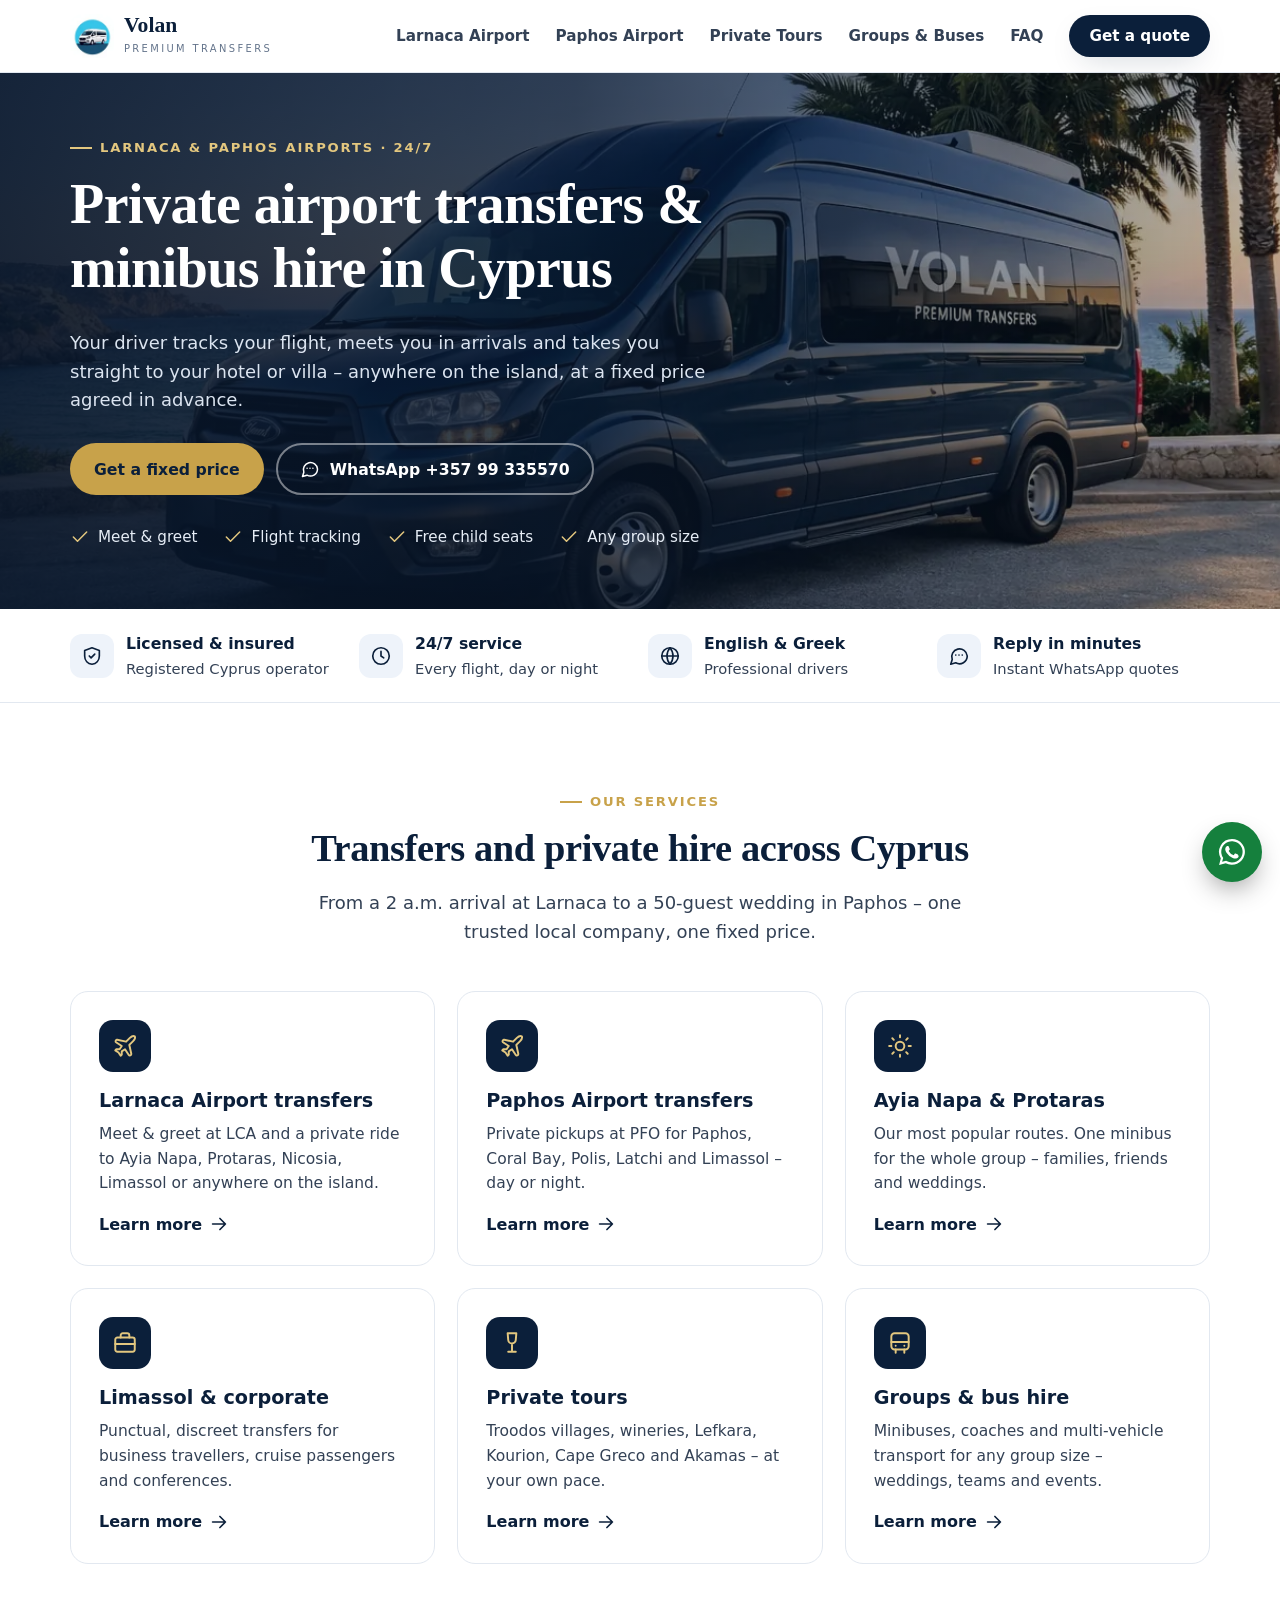
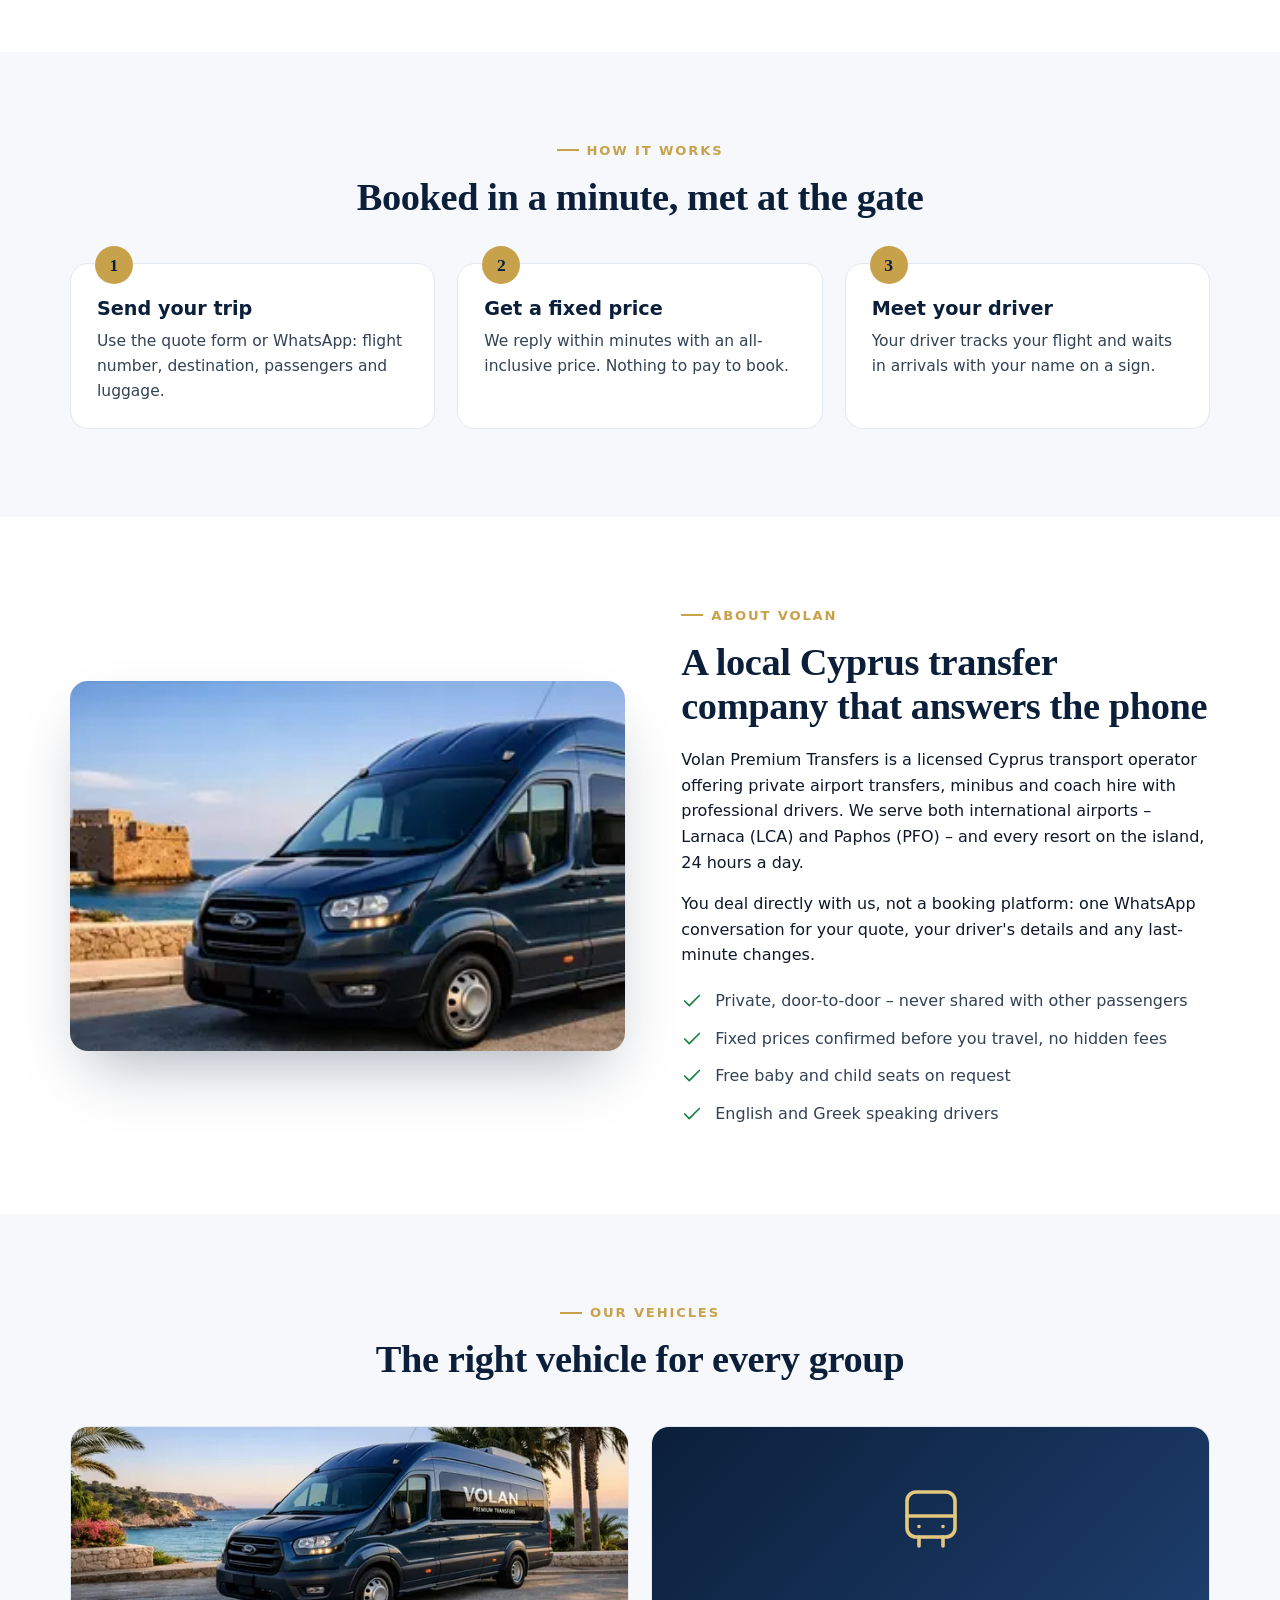
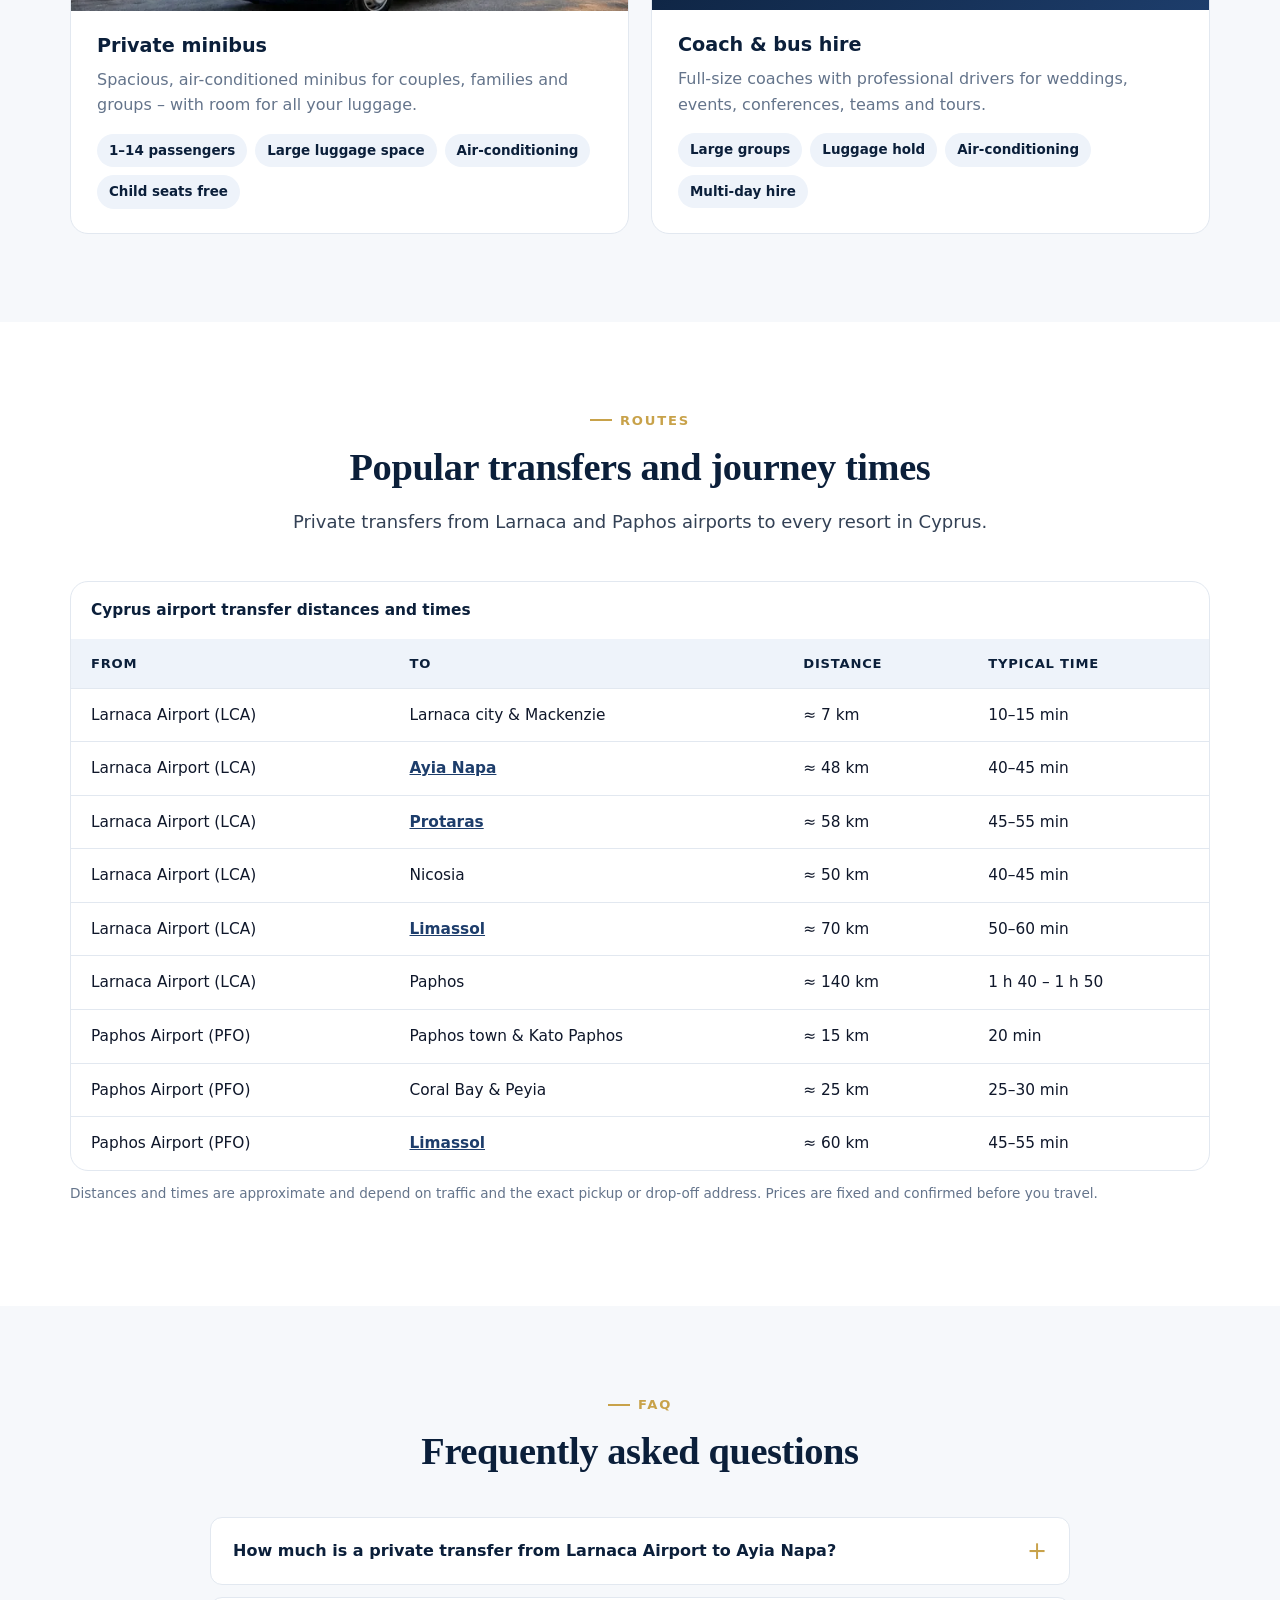
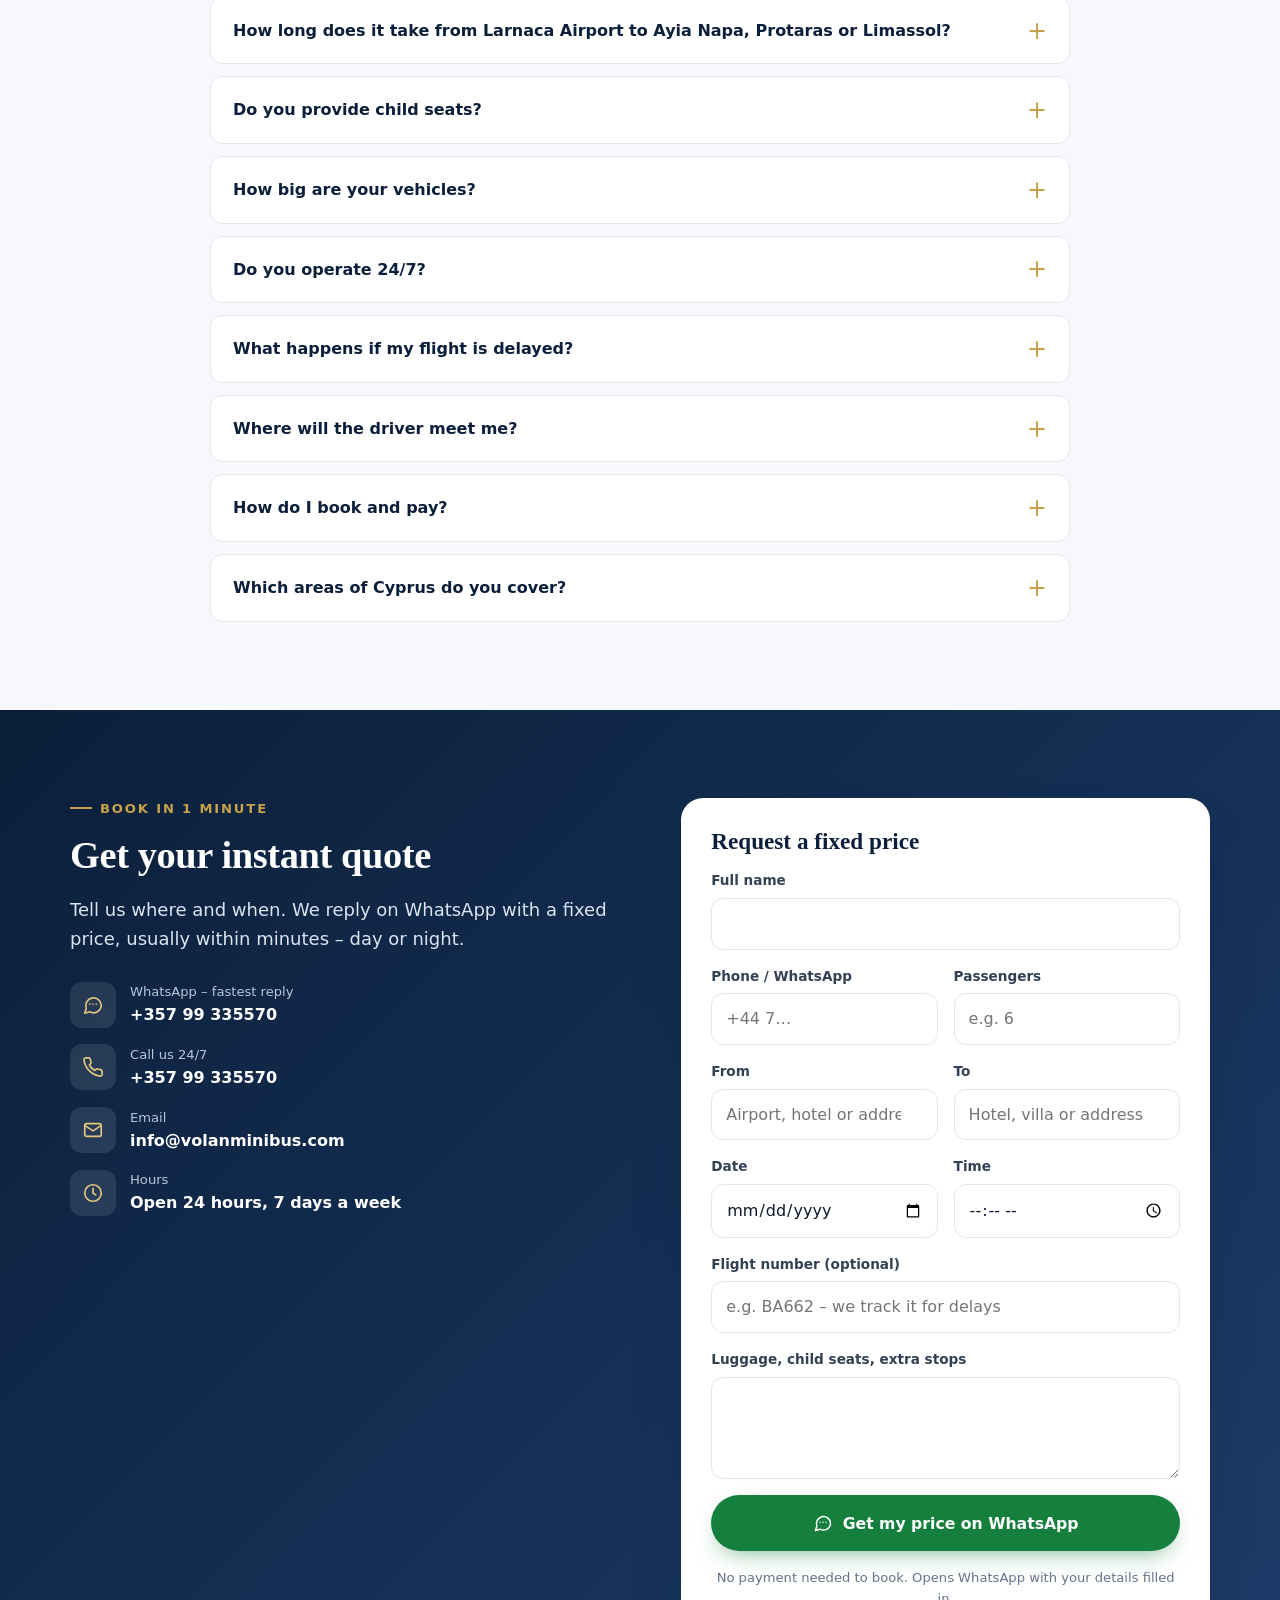
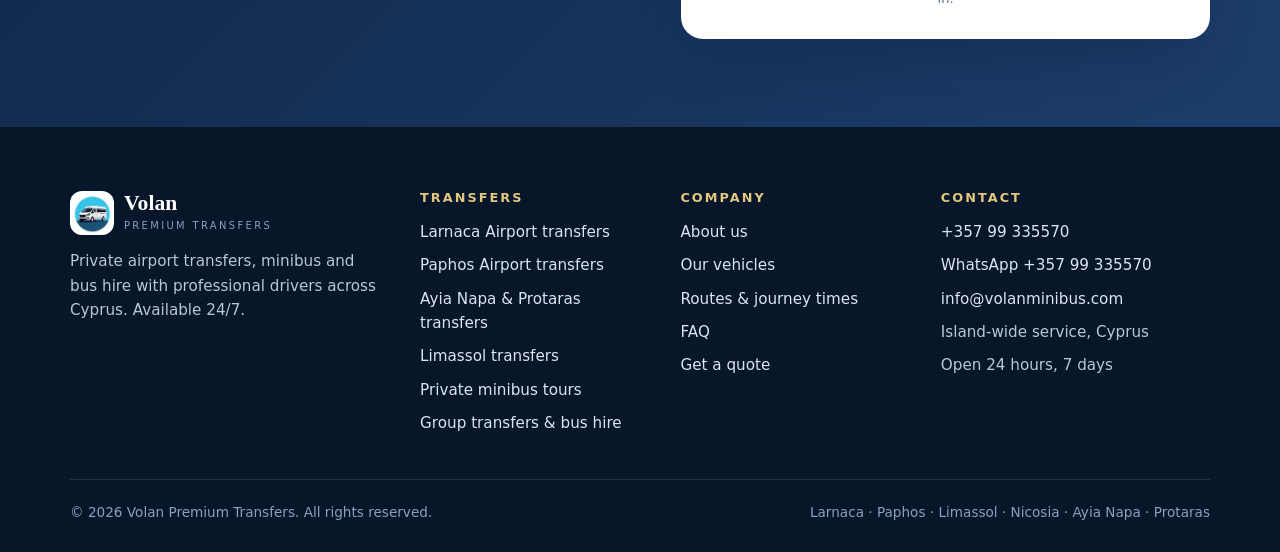
==== index.html @ a042e27b "Say any group size instead of a 55-passenger limit Co-Authored-By: Claude Opus 5.5 <noreply@anthropi" ====
<!DOCTYPE html>
<html lang="en">
<head>
<meta charset="utf-8">
<meta name="viewport" content="width=device-width, initial-scale=1">
<title>Cyprus Airport Transfers &amp; Minibus Hire 24/7 | Volan</title>
<meta name="description" content="Private airport transfers in Cyprus from Larnaca &amp; Paphos to Ayia Napa, Protaras, Limassol &amp; more. Any group size, free child seats, meet &amp; greet. 24/7.">
<link rel="canonical" href="https://volanpremiumtransfers.com/">
<meta name="robots" content="index, follow, max-image-preview:large">
<meta name="theme-color" content="#0b1f3a">
<link rel="icon" href="/favicon.ico" sizes="any">
<link rel="apple-touch-icon" href="/apple-touch-icon.png">
<meta property="og:type" content="website">
<meta property="og:site_name" content="Volan Premium Transfers">
<meta property="og:locale" content="en_GB">
<meta property="og:title" content="Cyprus Airport Transfers &amp; Minibus Hire 24/7 | Volan">
<meta property="og:description" content="Private airport transfers in Cyprus from Larnaca &amp; Paphos to Ayia Napa, Protaras, Limassol &amp; more. Any group size, free child seats, meet &amp; greet. 24/7.">
<meta property="og:url" content="https://volanpremiumtransfers.com/">
<meta property="og:image" content="https://volanpremiumtransfers.com/assets/img/og-image.jpg">
<meta property="og:image:width" content="1200">
<meta property="og:image:height" content="630">
<meta property="og:image:alt" content="Volan Premium Transfers – airport and private minibus transfers in Cyprus">
<meta name="twitter:card" content="summary_large_image">
<meta name="twitter:title" content="Cyprus Airport Transfers &amp; Minibus Hire 24/7 | Volan">
<meta name="twitter:description" content="Private airport transfers in Cyprus from Larnaca &amp; Paphos to Ayia Napa, Protaras, Limassol &amp; more. Any group size, free child seats, meet &amp; greet. 24/7.">
<meta name="twitter:image" content="https://volanpremiumtransfers.com/assets/img/og-image.jpg">
<link rel="preload" as="image" href="/assets/img/van-coast-960.webp" imagesrcset="/assets/img/van-coast-640.webp 640w, /assets/img/van-coast-960.webp 960w, /assets/img/van-coast-1536.webp 1536w" imagesizes="100vw" fetchpriority="high">
<link rel="stylesheet" href="/assets/css/site.css">
<script async src="https://www.googletagmanager.com/gtag/js?id=G-36GFT8VNKB"></script>
<script>window.dataLayer=window.dataLayer||[];function gtag(){dataLayer.push(arguments);}gtag('js',new Date());gtag('config','G-36GFT8VNKB');</script>
<script type="application/ld+json">{
 "@context": "https://schema.org",
 "@graph": [
  {
   "@type": "WebSite",
   "@id": "https://volanpremiumtransfers.com/#website",
   "url": "https://volanpremiumtransfers.com/",
   "name": "Volan Premium Transfers",
   "inLanguage": "en",
   "publisher": {
    "@id": "https://volanpremiumtransfers.com/#business"
   }
  },
  {
   "@type": "LocalBusiness",
   "@id": "https://volanpremiumtransfers.com/#business",
   "name": "Volan Premium Transfers",
   "alternateName": "Volan Minibus",
   "description": "Private airport transfers, minibus and bus hire with professional drivers across Cyprus. Larnaca and Paphos airport pickups, hotel transfers, private tours and group transport, 24/7.",
   "url": "https://volanpremiumtransfers.com/",
   "logo": "https://volanpremiumtransfers.com/assets/img/logo-512.png",
   "image": [
    "https://volanpremiumtransfers.com/assets/img/van-coast-1536.jpg",
    "https://volanpremiumtransfers.com/assets/img/og-image.jpg"
   ],
   "telephone": "+35799335570",
   "email": "info@volanminibus.com",
   "priceRange": "€€",
   "currenciesAccepted": "EUR",
   "address": {
    "@type": "PostalAddress",
    "addressCountry": "CY"
   },
   "areaServed": [
    {
     "@type": "Country",
     "name": "Cyprus"
    },
    {
     "@type": "City",
     "name": "Larnaca"
    },
    {
     "@type": "City",
     "name": "Paphos"
    },
    {
     "@type": "City",
     "name": "Limassol"
    },
    {
     "@type": "City",
     "name": "Nicosia"
    },
    {
     "@type": "City",
     "name": "Ayia Napa"
    },
    {
     "@type": "City",
     "name": "Protaras"
    },
    {
     "@type": "City",
     "name": "Coral Bay"
    },
    {
     "@type": "City",
     "name": "Polis"
    }
   ],
   "knowsLanguage": [
    "en",
    "el"
   ],
   "openingHoursSpecification": [
    {
     "@type": "OpeningHoursSpecification",
     "dayOfWeek": [
      "Monday",
      "Tuesday",
      "Wednesday",
      "Thursday",
      "Friday",
      "Saturday",
      "Sunday"
     ],
     "opens": "00:00",
     "closes": "23:59"
    }
   ],
   "contactPoint": [
    {
     "@type": "ContactPoint",
     "contactType": "reservations",
     "telephone": "+35799335570",
     "email": "info@volanminibus.com",
     "availableLanguage": [
      "English",
      "Greek"
     ],
     "hoursAvailable": "Mo-Su 00:00-23:59"
    }
   ],
   "hasOfferCatalog": {
    "@type": "OfferCatalog",
    "name": "Transfers and transport services",
    "itemListElement": [
     {
      "@type": "Offer",
      "itemOffered": {
       "@type": "Service",
       "name": "Larnaca Airport transfers",
       "url": "https://volanpremiumtransfers.com/larnaca-airport-transfers/"
      }
     },
     {
      "@type": "Offer",
      "itemOffered": {
       "@type": "Service",
       "name": "Paphos Airport transfers",
       "url": "https://volanpremiumtransfers.com/paphos-airport-transfers/"
      }
     },
     {
      "@type": "Offer",
      "itemOffered": {
       "@type": "Service",
       "name": "Ayia Napa & Protaras transfers",
       "url": "https://volanpremiumtransfers.com/ayia-napa-protaras-transfers/"
      }
     },
     {
      "@type": "Offer",
      "itemOffered": {
       "@type": "Service",
       "name": "Limassol transfers",
       "url": "https://volanpremiumtransfers.com/limassol-transfers/"
      }
     },
     {
      "@type": "Offer",
      "itemOffered": {
       "@type": "Service",
       "name": "Private minibus tours",
       "url": "https://volanpremiumtransfers.com/private-tours-cyprus/"
      }
     },
     {
      "@type": "Offer",
      "itemOffered": {
       "@type": "Service",
       "name": "Group transfers & bus hire",
       "url": "https://volanpremiumtransfers.com/group-bus-hire-cyprus/"
      }
     }
    ]
   }
  }
 ]
}</script>
<script type="application/ld+json">{
 "@context": "https://schema.org",
 "@type": "FAQPage",
 "mainEntity": [
  {
   "@type": "Question",
   "name": "How much is a private transfer from Larnaca Airport to Ayia Napa?",
   "acceptedAnswer": {
    "@type": "Answer",
    "text": "The price depends on the number of passengers, luggage and time of day. Send your details on WhatsApp (+357 99 335570) and we confirm a fixed price within minutes – no meter and no hidden fees."
   }
  },
  {
   "@type": "Question",
   "name": "How long does it take from Larnaca Airport to Ayia Napa, Protaras or Limassol?",
   "acceptedAnswer": {
    "@type": "Answer",
    "text": "Approximately 40–45 minutes to Ayia Napa, 45–55 minutes to Protaras and 50–60 minutes to Limassol, depending on traffic. See the routes table for more journey times."
   }
  },
  {
   "@type": "Question",
   "name": "Do you provide child seats?",
   "acceptedAnswer": {
    "@type": "Answer",
    "text": "Yes. Baby seats, child seats and boosters are available free of charge on request for airport transfers and tours."
   }
  },
  {
   "@type": "Question",
   "name": "How big are your vehicles?",
   "acceptedAnswer": {
    "@type": "Answer",
    "text": "Private minibuses carry 1–14 passengers with luggage. For larger groups we provide coaches and several vehicles, so we can transport any number of people."
   }
  },
  {
   "@type": "Question",
   "name": "Do you operate 24/7?",
   "acceptedAnswer": {
    "@type": "Answer",
    "text": "Yes. We run airport transfers, hotel pickups and private hire 24 hours a day, 7 days a week, including early-morning and late-night flights."
   }
  },
  {
   "@type": "Question",
   "name": "What happens if my flight is delayed?",
   "acceptedAnswer": {
    "@type": "Answer",
    "text": "We track your flight and your driver adjusts to the real landing time, at no extra cost."
   }
  },
  {
   "@type": "Question",
   "name": "Where will the driver meet me?",
   "acceptedAnswer": {
    "@type": "Answer",
    "text": "Inside the arrivals hall at Larnaca or Paphos airport, holding a sign with your name. You receive the driver's contact details on WhatsApp before you land."
   }
  },
  {
   "@type": "Question",
   "name": "How do I book and pay?",
   "acceptedAnswer": {
    "@type": "Answer",
    "text": "Book via the quote form, WhatsApp, phone or email. No payment is needed to make a booking; we confirm the fixed price and all details with you in advance."
   }
  },
  {
   "@type": "Question",
   "name": "Which areas of Cyprus do you cover?",
   "acceptedAnswer": {
    "@type": "Answer",
    "text": "The whole island: Larnaca, Ayia Napa, Protaras, Paralimni, Nicosia, Limassol, Paphos, Coral Bay, Polis, Latchi and the Troodos mountains."
   }
  }
 ]
}</script>
</head>
<body>
<a class="skip" href="#main">Skip to content</a>
<header class="site-header">
 <div class="wrap nav">
  <a class="brand" href="/">
   <picture><source srcset="/assets/img/logo-96.webp" type="image/webp"><img src="/assets/img/logo-96.png" width="44" height="44" alt=""></picture>
   <span><b>Volan</b><small>Premium Transfers</small></span>
  </a>
  <button class="menu-toggle" type="button" aria-controls="menu" aria-expanded="false" aria-label="Open menu"><svg class="icon" viewBox="0 0 24 24" aria-hidden="true"><path d="M4 7h16M4 12h16M4 17h16"/></svg></button>
  <nav id="menu" class="menu" aria-label="Main">
   <a href="/larnaca-airport-transfers/">Larnaca Airport</a><a href="/paphos-airport-transfers/">Paphos Airport</a><a href="/private-tours-cyprus/">Private Tours</a><a href="/group-bus-hire-cyprus/">Groups &amp; Buses</a><a href="/#faq">FAQ</a>
   <a class="btn btn-primary" href="/#quote">Get a quote</a>
  </nav>
 </div>
</header>
<main id="main">
<section class="hero">
 <picture>
  <source type="image/webp" srcset="/assets/img/van-coast-640.webp 640w, /assets/img/van-coast-960.webp 960w, /assets/img/van-coast-1536.webp 1536w" sizes="100vw">
  <img class="hero-img" src="/assets/img/van-coast-960.jpg" srcset="/assets/img/van-coast-640.jpg 640w, /assets/img/van-coast-960.jpg 960w, /assets/img/van-coast-1536.jpg 1536w" sizes="100vw" width="1536" height="508" alt="Volan Premium Transfers minibus on the Cyprus coast" fetchpriority="high">
 </picture>
 <div class="wrap"><div class="hero-inner">
  <span class="eyebrow">Larnaca &amp; Paphos airports · 24/7</span>
  <h1>Private airport transfers &amp; minibus hire in Cyprus</h1>
  <p class="lead">Your driver tracks your flight, meets you in arrivals and takes you straight to your hotel or villa – anywhere on the island, at a fixed price agreed in advance.</p>
  <div class="hero-ctas">
   <a class="btn btn-gold" href="#quote">Get a fixed price</a>
   <a class="btn btn-ghost" href="https://wa.me/35799335570" target="_blank" rel="noopener" data-loc="hero"><svg class="icon" viewBox="0 0 24 24" aria-hidden="true"><path d="M21 12a8.5 8.5 0 0 1-12.6 7.4L3 21l1.6-5.2A8.5 8.5 0 1 1 21 12z"/><path d="M8.5 11h.01M12 11h.01M15.5 11h.01"/></svg> WhatsApp +357 99 335570</a>
  </div>
  <ul class="hero-points">
   <li><svg class="icon" viewBox="0 0 24 24" aria-hidden="true"><path d="M20 6 9 17l-5-5"/></svg> Meet &amp; greet</li><li><svg class="icon" viewBox="0 0 24 24" aria-hidden="true"><path d="M20 6 9 17l-5-5"/></svg> Flight tracking</li><li><svg class="icon" viewBox="0 0 24 24" aria-hidden="true"><path d="M20 6 9 17l-5-5"/></svg> Free child seats</li><li><svg class="icon" viewBox="0 0 24 24" aria-hidden="true"><path d="M20 6 9 17l-5-5"/></svg> Any group size</li>
  </ul>
 </div></div>
</section>

<section class="trust" aria-label="Why travellers choose us"><div class="wrap"><ul>
 <li><span class="ico"><svg class="icon" viewBox="0 0 24 24" aria-hidden="true"><path d="M12 3 4 6v6c0 5 3.4 8.4 8 9 4.6-.6 8-4 8-9V6z"/><path d="m9 12 2 2 4-4"/></svg></span><span><strong>Licensed &amp; insured</strong>Registered Cyprus operator</span></li>
 <li><span class="ico"><svg class="icon" viewBox="0 0 24 24" aria-hidden="true"><circle cx="12" cy="12" r="9"/><path d="M12 7v5l3 2"/></svg></span><span><strong>24/7 service</strong>Every flight, day or night</span></li>
 <li><span class="ico"><svg class="icon" viewBox="0 0 24 24" aria-hidden="true"><circle cx="12" cy="12" r="9"/><path d="M3 12h18M12 3a14 14 0 0 1 0 18M12 3a14 14 0 0 0 0 18"/></svg></span><span><strong>English &amp; Greek</strong>Professional drivers</span></li>
 <li><span class="ico"><svg class="icon" viewBox="0 0 24 24" aria-hidden="true"><path d="M21 12a8.5 8.5 0 0 1-12.6 7.4L3 21l1.6-5.2A8.5 8.5 0 1 1 21 12z"/><path d="M8.5 11h.01M12 11h.01M15.5 11h.01"/></svg></span><span><strong>Reply in minutes</strong>Instant WhatsApp quotes</span></li>
</ul></div></section>

<section id="services" class="section"><div class="wrap">
 <div class="section-head center"><span class="eyebrow">Our services</span><h2>Transfers and private hire across Cyprus</h2>
 <p class="lead">From a 2 a.m. arrival at Larnaca to a 50-guest wedding in Paphos – one trusted local company, one fixed price.</p></div>
 <div class="grid g3"><a class="card" href="/larnaca-airport-transfers/"><span class="ico"><svg class="icon" viewBox="0 0 24 24" aria-hidden="true"><path d="M17.8 19.2 16 11l3.5-3.5C21 6 21.5 4 21 3c-1-.5-3 0-4.5 1.5L13 8 4.8 6.2c-.5-.1-.9.1-1.1.5l-.3.5c-.2.5-.1 1 .3 1.3L9 12l-2 3H4l-1 1 3 2 2 3 1-1v-3l3-2 3.5 5.3c.3.4.8.5 1.3.3l.5-.2c.4-.3.6-.7.5-1.2z"/></svg></span><h3>Larnaca Airport transfers</h3><p>Meet &amp; greet at LCA and a private ride to Ayia Napa, Protaras, Nicosia, Limassol or anywhere on the island.</p><span class="more">Learn more <svg class="icon" viewBox="0 0 24 24" aria-hidden="true"><path d="M5 12h14M13 6l6 6-6 6"/></svg></span></a><a class="card" href="/paphos-airport-transfers/"><span class="ico"><svg class="icon" viewBox="0 0 24 24" aria-hidden="true"><path d="M17.8 19.2 16 11l3.5-3.5C21 6 21.5 4 21 3c-1-.5-3 0-4.5 1.5L13 8 4.8 6.2c-.5-.1-.9.1-1.1.5l-.3.5c-.2.5-.1 1 .3 1.3L9 12l-2 3H4l-1 1 3 2 2 3 1-1v-3l3-2 3.5 5.3c.3.4.8.5 1.3.3l.5-.2c.4-.3.6-.7.5-1.2z"/></svg></span><h3>Paphos Airport transfers</h3><p>Private pickups at PFO for Paphos, Coral Bay, Polis, Latchi and Limassol – day or night.</p><span class="more">Learn more <svg class="icon" viewBox="0 0 24 24" aria-hidden="true"><path d="M5 12h14M13 6l6 6-6 6"/></svg></span></a><a class="card" href="/ayia-napa-protaras-transfers/"><span class="ico"><svg class="icon" viewBox="0 0 24 24" aria-hidden="true"><circle cx="12" cy="12" r="4"/><path d="M12 2v2M12 20v2M4.9 4.9l1.4 1.4M17.7 17.7l1.4 1.4M2 12h2M20 12h2M4.9 19.1l1.4-1.4M17.7 6.3l1.4-1.4"/></svg></span><h3>Ayia Napa &amp; Protaras</h3><p>Our most popular routes. One minibus for the whole group – families, friends and weddings.</p><span class="more">Learn more <svg class="icon" viewBox="0 0 24 24" aria-hidden="true"><path d="M5 12h14M13 6l6 6-6 6"/></svg></span></a><a class="card" href="/limassol-transfers/"><span class="ico"><svg class="icon" viewBox="0 0 24 24" aria-hidden="true"><rect x="3" y="7" width="18" height="13" rx="2"/><path d="M8 7V5a2 2 0 0 1 2-2h4a2 2 0 0 1 2 2v2M3 13h18"/></svg></span><h3>Limassol &amp; corporate</h3><p>Punctual, discreet transfers for business travellers, cruise passengers and conferences.</p><span class="more">Learn more <svg class="icon" viewBox="0 0 24 24" aria-hidden="true"><path d="M5 12h14M13 6l6 6-6 6"/></svg></span></a><a class="card" href="/private-tours-cyprus/"><span class="ico"><svg class="icon" viewBox="0 0 24 24" aria-hidden="true"><path d="M8 3h8l-.5 6a3.5 3.5 0 0 1-7 0zM12 12.5V20M8.5 20h7"/></svg></span><h3>Private tours</h3><p>Troodos villages, wineries, Lefkara, Kourion, Cape Greco and Akamas – at your own pace.</p><span class="more">Learn more <svg class="icon" viewBox="0 0 24 24" aria-hidden="true"><path d="M5 12h14M13 6l6 6-6 6"/></svg></span></a><a class="card" href="/group-bus-hire-cyprus/"><span class="ico"><svg class="icon" viewBox="0 0 24 24" aria-hidden="true"><rect x="4" y="3" width="16" height="15" rx="3"/><path d="M4 11h16M8 18v3M16 18v3M8 14.5h.01M16 14.5h.01"/></svg></span><h3>Groups &amp; bus hire</h3><p>Minibuses, coaches and multi-vehicle transport for any group size – weddings, teams and events.</p><span class="more">Learn more <svg class="icon" viewBox="0 0 24 24" aria-hidden="true"><path d="M5 12h14M13 6l6 6-6 6"/></svg></span></a></div>
</div></section>

<section id="how" class="section section-alt"><div class="wrap">
 <div class="section-head center"><span class="eyebrow">How it works</span><h2>Booked in a minute, met at the gate</h2></div>
 <ol class="steps grid g3">
  <li><h3>Send your trip</h3><p>Use the quote form or WhatsApp: flight number, destination, passengers and luggage.</p></li>
  <li><h3>Get a fixed price</h3><p>We reply within minutes with an all-inclusive price. Nothing to pay to book.</p></li>
  <li><h3>Meet your driver</h3><p>Your driver tracks your flight and waits in arrivals with your name on a sign.</p></li>
 </ol>
</div></section>

<section id="about" class="section"><div class="wrap split">
 <div class="photo"><picture><source type="image/webp" srcset="/assets/img/van-paphos-castle-640.webp 640w, /assets/img/van-paphos-castle-960.webp 960w" sizes="(max-width:900px) 100vw, 560px"><img src="/assets/img/van-paphos-castle-960.jpg" width="960" height="317" loading="lazy" alt="Volan Premium Transfers minibus near Paphos harbour castle"></picture></div>
 <div>
  <span class="eyebrow">About Volan</span>
  <h2>A local Cyprus transfer company that answers the phone</h2>
  <p>Volan Premium Transfers is a licensed Cyprus transport operator offering private airport transfers, minibus and coach hire with professional drivers. We serve both international airports – Larnaca (LCA) and Paphos (PFO) – and every resort on the island, 24 hours a day.</p>
  <p>You deal directly with us, not a booking platform: one WhatsApp conversation for your quote, your driver's details and any last-minute changes.</p>
  <ul class="checks">
   <li><svg class="icon" viewBox="0 0 24 24" aria-hidden="true"><path d="M20 6 9 17l-5-5"/></svg> Private, door-to-door – never shared with other passengers</li>
   <li><svg class="icon" viewBox="0 0 24 24" aria-hidden="true"><path d="M20 6 9 17l-5-5"/></svg> Fixed prices confirmed before you travel, no hidden fees</li>
   <li><svg class="icon" viewBox="0 0 24 24" aria-hidden="true"><path d="M20 6 9 17l-5-5"/></svg> Free baby and child seats on request</li>
   <li><svg class="icon" viewBox="0 0 24 24" aria-hidden="true"><path d="M20 6 9 17l-5-5"/></svg> English and Greek speaking drivers</li>
  </ul>
 </div>
</div></section>

<section id="fleet" class="section section-alt"><div class="wrap">
 <div class="section-head center"><span class="eyebrow">Our vehicles</span><h2>The right vehicle for every group</h2></div>
 <div class="grid g2">
  <div class="fleet-card"><picture><source type="image/webp" srcset="/assets/img/van-coast-640.webp 640w, /assets/img/van-coast-960.webp 960w" sizes="(max-width:640px) 100vw, 580px"><img src="/assets/img/van-coast-960.jpg" width="960" height="317" loading="lazy" alt="Volan private minibus for up to 14 passengers"></picture>
   <div class="body"><h3>Private minibus</h3><p class="muted">Spacious, air-conditioned minibus for couples, families and groups – with room for all your luggage.</p>
   <ul class="spec"><li>1–14 passengers</li><li>Large luggage space</li><li>Air-conditioning</li><li>Child seats free</li></ul></div></div>
  <div class="fleet-card"><div class="ph"><svg class="icon" viewBox="0 0 24 24" aria-hidden="true"><rect x="4" y="3" width="16" height="15" rx="3"/><path d="M4 11h16M8 18v3M16 18v3M8 14.5h.01M16 14.5h.01"/></svg></div>
   <div class="body"><h3>Coach &amp; bus hire</h3><p class="muted">Full-size coaches with professional drivers for weddings, events, conferences, teams and tours.</p>
   <ul class="spec"><li>Large groups</li><li>Luggage hold</li><li>Air-conditioning</li><li>Multi-day hire</li></ul></div></div>
 </div>
</div></section>

<section id="routes" class="section"><div class="wrap">
 <div class="section-head center"><span class="eyebrow">Routes</span><h2>Popular transfers and journey times</h2>
 <p class="lead">Private transfers from Larnaca and Paphos airports to every resort in Cyprus.</p></div>
 <div class="table-wrap"><table><caption>Cyprus airport transfer distances and times</caption>
<thead><tr><th scope="col">From</th><th scope="col">To</th><th scope="col">Distance</th><th scope="col">Typical time</th></tr></thead>
<tbody><tr><td>Larnaca Airport (LCA)</td><td>Larnaca city &amp; Mackenzie</td><td>≈ 7 km</td><td>10–15 min</td></tr><tr><td>Larnaca Airport (LCA)</td><td><a href="/ayia-napa-protaras-transfers/">Ayia Napa</a></td><td>≈ 48 km</td><td>40–45 min</td></tr><tr><td>Larnaca Airport (LCA)</td><td><a href="/ayia-napa-protaras-transfers/">Protaras</a></td><td>≈ 58 km</td><td>45–55 min</td></tr><tr><td>Larnaca Airport (LCA)</td><td>Nicosia</td><td>≈ 50 km</td><td>40–45 min</td></tr><tr><td>Larnaca Airport (LCA)</td><td><a href="/limassol-transfers/">Limassol</a></td><td>≈ 70 km</td><td>50–60 min</td></tr><tr><td>Larnaca Airport (LCA)</td><td>Paphos</td><td>≈ 140 km</td><td>1 h 40 – 1 h 50</td></tr><tr><td>Paphos Airport (PFO)</td><td>Paphos town &amp; Kato Paphos</td><td>≈ 15 km</td><td>20 min</td></tr><tr><td>Paphos Airport (PFO)</td><td>Coral Bay &amp; Peyia</td><td>≈ 25 km</td><td>25–30 min</td></tr><tr><td>Paphos Airport (PFO)</td><td><a href="/limassol-transfers/">Limassol</a></td><td>≈ 60 km</td><td>45–55 min</td></tr></tbody></table></div>
<p class="note">Distances and times are approximate and depend on traffic and the exact pickup or drop-off address. Prices are fixed and confirmed before you travel.</p>
</div></section>

<section id="faq" class="section section-alt"><div class="wrap">
 <div class="section-head center"><span class="eyebrow">FAQ</span><h2>Frequently asked questions</h2></div>
 <div class="faq"><details><summary>How much is a private transfer from Larnaca Airport to Ayia Napa?</summary><p>The price depends on the number of passengers, luggage and time of day. Send your details on WhatsApp (+357 99 335570) and we confirm a fixed price within minutes – no meter and no hidden fees.</p></details><details><summary>How long does it take from Larnaca Airport to Ayia Napa, Protaras or Limassol?</summary><p>Approximately 40–45 minutes to Ayia Napa, 45–55 minutes to Protaras and 50–60 minutes to Limassol, depending on traffic. See the <a href="#routes">routes table</a> for more journey times.</p></details><details><summary>Do you provide child seats?</summary><p>Yes. Baby seats, child seats and boosters are available free of charge on request for airport transfers and tours.</p></details><details><summary>How big are your vehicles?</summary><p>Private minibuses carry 1–14 passengers with luggage. For larger groups we provide coaches and several vehicles, so we can transport any number of people.</p></details><details><summary>Do you operate 24/7?</summary><p>Yes. We run airport transfers, hotel pickups and private hire 24 hours a day, 7 days a week, including early-morning and late-night flights.</p></details><details><summary>What happens if my flight is delayed?</summary><p>We track your flight and your driver adjusts to the real landing time, at no extra cost.</p></details><details><summary>Where will the driver meet me?</summary><p>Inside the arrivals hall at Larnaca or Paphos airport, holding a sign with your name. You receive the driver's contact details on WhatsApp before you land.</p></details><details><summary>How do I book and pay?</summary><p>Book via the quote form, WhatsApp, phone or email. No payment is needed to make a booking; we confirm the fixed price and all details with you in advance.</p></details><details><summary>Which areas of Cyprus do you cover?</summary><p>The whole island: Larnaca, Ayia Napa, Protaras, Paralimni, Nicosia, Limassol, Paphos, Coral Bay, Polis, Latchi and the Troodos mountains.</p></details></div>
</div></section>

<section id="quote" class="section quote">
 <div class="wrap split">
  <div>
   <span class="eyebrow">Book in 1 minute</span>
   <h2>Get your instant quote</h2>
   <p class="lead">Tell us where and when. We reply on WhatsApp with a fixed price, usually within minutes – day or night.</p>
   <ul class="contact-list">
    <li><span class="ico"><svg class="icon" viewBox="0 0 24 24" aria-hidden="true"><path d="M21 12a8.5 8.5 0 0 1-12.6 7.4L3 21l1.6-5.2A8.5 8.5 0 1 1 21 12z"/><path d="M8.5 11h.01M12 11h.01M15.5 11h.01"/></svg></span><span><small>WhatsApp – fastest reply</small><a href="https://wa.me/35799335570" target="_blank" rel="noopener" data-loc="quote">+357 99 335570</a></span></li>
    <li><span class="ico"><svg class="icon" viewBox="0 0 24 24" aria-hidden="true"><path d="M22 16.9v3a2 2 0 0 1-2.2 2 19.8 19.8 0 0 1-8.6-3.1 19.5 19.5 0 0 1-6-6A19.8 19.8 0 0 1 2.1 4.2 2 2 0 0 1 4.1 2h3a2 2 0 0 1 2 1.7c.1.9.4 1.8.7 2.7a2 2 0 0 1-.5 2.1L8 9.8a16 16 0 0 0 6 6l1.3-1.3a2 2 0 0 1 2.1-.4c.9.3 1.8.6 2.7.7a2 2 0 0 1 1.7 2z"/></svg></span><span><small>Call us 24/7</small><a href="tel:+35799335570" data-loc="quote">+357 99 335570</a></span></li>
    <li><span class="ico"><svg class="icon" viewBox="0 0 24 24" aria-hidden="true"><rect x="3" y="5" width="18" height="14" rx="2"/><path d="m3 7 9 6 9-6"/></svg></span><span><small>Email</small><a href="mailto:info@volanminibus.com" data-loc="quote">info@volanminibus.com</a></span></li>
    <li><span class="ico"><svg class="icon" viewBox="0 0 24 24" aria-hidden="true"><circle cx="12" cy="12" r="9"/><path d="M12 7v5l3 2"/></svg></span><span><small>Hours</small><b>Open 24 hours, 7 days a week</b></span></li>
   </ul>
  </div>
  <form id="quote-form" class="form">
   <h3>Request a fixed price</h3>
   <div class="field full"><label for="q-name">Full name</label><input id="q-name" name="name" autocomplete="name" required></div>
   <div class="field"><label for="q-phone">Phone / WhatsApp</label><input id="q-phone" name="phone" type="tel" autocomplete="tel" placeholder="+44 7…" required></div>
   <div class="field"><label for="q-pax">Passengers</label><input id="q-pax" name="pax" type="number" min="1" inputmode="numeric" placeholder="e.g. 6"></div>
   <div class="field"><label for="q-pickup">From</label><input id="q-pickup" name="pickup" list="places" placeholder="Airport, hotel or address" required></div>
   <div class="field"><label for="q-dropoff">To</label><input id="q-dropoff" name="dropoff" list="places" placeholder="Hotel, villa or address" required></div>
   <div class="field"><label for="q-date">Date</label><input id="q-date" name="date" type="date" required></div>
   <div class="field"><label for="q-time">Time</label><input id="q-time" name="time" type="time" required></div>
   <div class="field full"><label for="q-flight">Flight number (optional)</label><input id="q-flight" name="flight" placeholder="e.g. BA662 – we track it for delays"></div>
   <div class="field full"><label for="q-notes">Luggage, child seats, extra stops</label><textarea id="q-notes" name="notes" rows="3"></textarea></div>
   <datalist id="places"><option value="Larnaca Airport (LCA)"><option value="Paphos Airport (PFO)"><option value="Ayia Napa"><option value="Protaras"><option value="Larnaca"><option value="Limassol"><option value="Nicosia"><option value="Paphos"><option value="Coral Bay"><option value="Polis / Latchi"><option value="Troodos"></datalist>
   <button class="btn btn-wa" type="submit"><svg class="icon" viewBox="0 0 24 24" aria-hidden="true"><path d="M21 12a8.5 8.5 0 0 1-12.6 7.4L3 21l1.6-5.2A8.5 8.5 0 1 1 21 12z"/><path d="M8.5 11h.01M12 11h.01M15.5 11h.01"/></svg> Get my price on WhatsApp</button>
   <p class="fine">No payment needed to book. Opens WhatsApp with your details filled in.</p>
  </form>
 </div>
</section>

</main>
<footer class="site-footer">
 <div class="wrap">
  <div class="foot-grid">
   <div>
    <a class="brand" href="/"><picture><source srcset="/assets/img/logo-96.webp" type="image/webp"><img src="/assets/img/logo-96.png" width="44" height="44" alt="" loading="lazy"></picture><span><b>Volan</b><small>Premium Transfers</small></span></a>
    <p>Private airport transfers, minibus and bus hire with professional drivers across Cyprus. Available 24/7.</p>
   </div>
   <div><h2>Transfers</h2><ul><li><a href="/larnaca-airport-transfers/">Larnaca Airport transfers</a></li><li><a href="/paphos-airport-transfers/">Paphos Airport transfers</a></li><li><a href="/ayia-napa-protaras-transfers/">Ayia Napa &amp; Protaras transfers</a></li><li><a href="/limassol-transfers/">Limassol transfers</a></li><li><a href="/private-tours-cyprus/">Private minibus tours</a></li><li><a href="/group-bus-hire-cyprus/">Group transfers &amp; bus hire</a></li></ul></div>
   <div><h2>Company</h2><ul><li><a href="/#about">About us</a></li><li><a href="/#fleet">Our vehicles</a></li><li><a href="/#routes">Routes &amp; journey times</a></li><li><a href="/#faq">FAQ</a></li><li><a href="/#quote">Get a quote</a></li></ul></div>
   <div><h2>Contact</h2><ul>
    <li><a href="tel:+35799335570" data-loc="footer">+357 99 335570</a></li>
    <li><a href="https://wa.me/35799335570" target="_blank" rel="noopener" data-loc="footer">WhatsApp +357 99 335570</a></li>
    <li><a href="mailto:info@volanminibus.com" data-loc="footer">info@volanminibus.com</a></li>
    <li>Island-wide service, Cyprus</li>
    <li>Open 24 hours, 7 days</li>
   </ul></div>
  </div>
  <div class="foot-bottom"><span>© <span id="year">2026</span> Volan Premium Transfers. All rights reserved.</span><span>Larnaca · Paphos · Limassol · Nicosia · Ayia Napa · Protaras</span></div>
 </div>
</footer>
<a class="wa-float" href="https://wa.me/35799335570" target="_blank" rel="noopener" aria-label="Chat with us on WhatsApp" data-loc="float"><svg viewBox="0 0 24 24" aria-hidden="true"><path d="M12 2.2A9.7 9.7 0 0 0 3.6 16.8L2.3 21.7l5-1.3A9.7 9.7 0 1 0 12 2.2zm0 17.7a8 8 0 0 1-4.1-1.1l-.3-.2-3 .8.8-2.9-.2-.3A8 8 0 1 1 12 19.9zm4.4-6c-.2-.1-1.4-.7-1.7-.8-.2-.1-.4-.1-.5.1l-.8 1c-.1.2-.3.2-.5.1a6.6 6.6 0 0 1-3.3-2.9c-.2-.4.2-.4.7-1.3.1-.2 0-.3 0-.4l-.8-1.8c-.2-.5-.4-.4-.5-.4h-.5a.9.9 0 0 0-.7.3 2.8 2.8 0 0 0-.9 2.1 4.9 4.9 0 0 0 1 2.6 11.2 11.2 0 0 0 4.3 3.8c1.6.7 2.2.7 3 .6.5-.1 1.4-.6 1.6-1.1.2-.6.2-1 .1-1.1l-.5-.3z"/></svg></a>
<script src="/assets/js/site.js" defer></script>
</body>
</html>
---- assets/css/site.css ----
/* Volan Premium Transfers – site styles (no build step, no external CSS) */
:root{
  --navy:#0b1f3a; --navy-2:#132d52; --navy-3:#1d3d6b;
  --gold:#c8a24a; --gold-2:#e3c77f;
  --ink:#0f172a; --ink-2:#334155; --muted:#64748b;
  --line:#e2e8f0; --bg:#ffffff; --bg-2:#f6f8fb; --bg-3:#eef3fa;
  --wa:#15803d;
  --radius:18px; --radius-sm:12px;
  --shadow:0 10px 30px -12px rgba(11,31,58,.25);
  --shadow-lg:0 30px 60px -20px rgba(11,31,58,.35);
  --serif:"Iowan Old Style","Palatino Linotype",Palatino,Georgia,"Times New Roman",serif;
  --sans:system-ui,-apple-system,"Segoe UI",Roboto,"Helvetica Neue",Arial,sans-serif;
  --wrap:1180px;
}
*,*::before,*::after{box-sizing:border-box}
html{scroll-behavior:smooth;-webkit-text-size-adjust:100%}
body{margin:0;font-family:var(--sans);color:var(--ink);background:var(--bg);line-height:1.6;font-size:16px;-webkit-font-smoothing:antialiased}
img{max-width:100%;height:auto;display:block}
a{color:var(--navy-3)}
a:hover{color:var(--navy)}
h1,h2,h3{font-family:var(--serif);color:var(--navy);line-height:1.15;margin:0 0 .5em;font-weight:700;letter-spacing:-.01em}
h1{font-size:clamp(2rem,5.2vw,3.5rem)}
h2{font-size:clamp(1.6rem,3.4vw,2.4rem)}
h3{font-size:1.2rem;font-family:var(--sans);letter-spacing:0}
p{margin:0 0 1em}
:focus-visible{outline:3px solid var(--gold);outline-offset:2px;border-radius:6px}
.wrap{max-width:var(--wrap);margin:0 auto;padding:0 20px}
.skip{position:absolute;left:-999px;top:0;background:var(--navy);color:#fff;padding:10px 16px;z-index:100}
.skip:focus{left:10px;top:10px}
.eyebrow{display:inline-flex;align-items:center;gap:8px;font-size:.78rem;font-weight:700;letter-spacing:.14em;text-transform:uppercase;color:var(--gold)}
.eyebrow::before{content:"";width:22px;height:2px;background:currentColor}
.lead{font-size:1.125rem;color:var(--ink-2);max-width:62ch}
.muted{color:var(--muted)}
.center{text-align:center}
.center .lead{margin-left:auto;margin-right:auto}
.icon{width:22px;height:22px;flex:none;stroke:currentColor;fill:none;stroke-width:1.8;stroke-linecap:round;stroke-linejoin:round}

/* Buttons */
.btn{display:inline-flex;align-items:center;justify-content:center;gap:10px;padding:14px 22px;border-radius:999px;font-weight:700;font-size:.98rem;text-decoration:none;border:2px solid transparent;cursor:pointer;transition:transform .15s ease,box-shadow .15s ease,background .15s ease;font-family:var(--sans);line-height:1.1}
.btn:hover{transform:translateY(-1px)}
.btn-primary{background:var(--navy);color:#fff;box-shadow:var(--shadow)}
.btn-primary:hover{background:var(--navy-2);color:#fff}
.btn-gold{background:var(--gold);color:var(--navy)}
.btn-gold:hover{background:var(--gold-2);color:var(--navy)}
.btn-wa{background:var(--wa);color:#fff;box-shadow:0 10px 24px -10px rgba(21,128,61,.6)}
.btn-wa:hover{background:#116c33;color:#fff}
.btn-ghost{background:transparent;border-color:rgba(255,255,255,.45);color:#fff}
.btn-ghost:hover{background:rgba(255,255,255,.1);color:#fff}
.btn-outline{background:#fff;border-color:var(--line);color:var(--navy)}
.btn-outline:hover{border-color:var(--navy);color:var(--navy)}
.btn .icon{width:20px;height:20px}

/* Header */
.site-header{position:sticky;top:0;z-index:50;background:rgba(255,255,255,.92);backdrop-filter:saturate(1.4) blur(10px);-webkit-backdrop-filter:saturate(1.4) blur(10px);border-bottom:1px solid var(--line)}
.nav{display:flex;align-items:center;justify-content:space-between;height:72px;gap:16px}
.brand{display:flex;align-items:center;gap:10px;text-decoration:none;color:var(--navy)}
.brand img{width:44px;height:44px;border-radius:12px}
.brand b{display:block;font-family:var(--serif);font-size:1.35rem;line-height:1}
.brand small{display:block;font-size:.62rem;letter-spacing:.24em;text-transform:uppercase;color:var(--muted);margin-top:4px}
.menu{display:flex;align-items:center;gap:26px}
.menu a{color:var(--ink-2);text-decoration:none;font-weight:600;font-size:.95rem}
.menu a:hover,.menu a[aria-current="page"]{color:var(--navy)}
.menu .btn{color:#fff;padding:11px 18px}
.menu-toggle{display:none;background:none;border:0;padding:8px;color:var(--navy);cursor:pointer}
.menu-toggle .icon{width:28px;height:28px}
@media (max-width:920px){
  .menu-toggle{display:block}
  .menu{position:absolute;left:0;right:0;top:72px;flex-direction:column;align-items:stretch;gap:0;background:#fff;border-bottom:1px solid var(--line);box-shadow:var(--shadow);padding:8px 20px 20px;display:none}
  .menu.open{display:flex}
  .menu a{padding:14px 0;border-bottom:1px solid var(--line);font-size:1.05rem}
  .menu .btn{margin-top:14px;border-bottom:0}
}

/* Hero */
.hero{position:relative;color:#fff;background:var(--navy);overflow:hidden;isolation:isolate}
.hero picture,.hero .hero-img{position:absolute;inset:0;z-index:-2}
.hero .hero-img{width:100%;height:100%;object-fit:cover;object-position:60% 50%}
.hero::after{content:"";position:absolute;inset:0;z-index:-1;background:linear-gradient(90deg,rgba(8,22,42,.92) 0%,rgba(8,22,42,.78) 45%,rgba(8,22,42,.25) 100%)}
.hero-inner{padding:96px 0 88px;max-width:660px}
.hero h1{color:#fff}
.hero .lead{color:#dbe4f0}
.hero .eyebrow{color:var(--gold-2)}
.hero-ctas{display:flex;flex-wrap:wrap;gap:12px;margin:28px 0 30px}
.hero-points{display:flex;flex-wrap:wrap;gap:10px 22px;list-style:none;padding:0;margin:0;color:#e6edf6;font-size:.95rem}
.hero-points li{display:flex;align-items:center;gap:8px}
.hero-points .icon{color:var(--gold-2);width:20px;height:20px}
@media (max-width:720px){
  .hero::after{background:linear-gradient(180deg,rgba(8,22,42,.7) 0%,rgba(8,22,42,.9) 60%,rgba(8,22,42,.96) 100%)}
  .hero-inner{padding:64px 0 56px}
  .hero-ctas .btn{flex:1 1 100%}
}

/* Page hero (inner pages) */
.page-hero{background:linear-gradient(135deg,var(--navy) 0%,var(--navy-3) 100%);color:#fff;padding:56px 0 52px}
.page-hero h1{color:#fff;font-size:clamp(1.9rem,4.4vw,3rem)}
.page-hero .lead{color:#dbe4f0}
.page-hero .hero-ctas{margin-bottom:0}
.crumbs{font-size:.85rem;margin-bottom:18px;color:#b9c6d8}
.crumbs ol{list-style:none;padding:0;margin:0;display:flex;flex-wrap:wrap;gap:6px}
.crumbs li+li::before{content:"›";margin-right:6px;color:#8aa0bd}
.crumbs a{color:#dbe4f0;text-decoration:none}
.crumbs a:hover{text-decoration:underline;color:#fff}

/* Trust bar */
.trust{background:#fff;border-bottom:1px solid var(--line)}
.trust ul{list-style:none;margin:0;padding:22px 0;display:grid;grid-template-columns:repeat(4,1fr);gap:16px}
.trust li{display:flex;align-items:center;gap:12px;font-size:.92rem;color:var(--ink-2)}
.trust strong{display:block;color:var(--navy);font-size:.98rem}
.trust .ico{width:44px;height:44px;border-radius:12px;background:var(--bg-3);display:grid;place-items:center;color:var(--navy);flex:none}
@media (max-width:820px){.trust ul{grid-template-columns:repeat(2,1fr)}}

/* Sections */
.section{padding:88px 0}
.section-alt{background:var(--bg-2)}
.section-head{margin-bottom:44px}
.section-head.center{max-width:720px;margin-left:auto;margin-right:auto}
@media (max-width:720px){.section{padding:64px 0}}

/* Cards */
.grid{display:grid;gap:22px}
.g2{grid-template-columns:repeat(2,1fr)}
.g3{grid-template-columns:repeat(3,1fr)}
.g4{grid-template-columns:repeat(4,1fr)}
@media (max-width:980px){.g3,.g4{grid-template-columns:repeat(2,1fr)}}
@media (max-width:640px){.g2,.g3,.g4{grid-template-columns:1fr}}
.card{background:#fff;border:1px solid var(--line);border-radius:var(--radius);padding:28px;transition:box-shadow .2s ease,transform .2s ease,border-color .2s ease;display:flex;flex-direction:column}
.card:hover{box-shadow:var(--shadow);border-color:#cfd9e6}
.card .ico{width:52px;height:52px;border-radius:14px;background:var(--navy);color:var(--gold-2);display:grid;place-items:center;margin-bottom:18px}
.card .ico .icon{width:26px;height:26px}
.card p{color:var(--ink-2);font-size:.97rem}
.card .more{margin-top:auto;font-weight:700;text-decoration:none;color:var(--navy);display:inline-flex;gap:6px;align-items:center}
.card .more:hover{color:var(--gold)}
a.card{text-decoration:none;color:inherit}
a.card:hover{transform:translateY(-2px)}

/* Split */
.split{display:grid;grid-template-columns:1.05fr 1fr;gap:56px;align-items:center}
@media (max-width:900px){.split{grid-template-columns:1fr;gap:32px}}
.photo{border-radius:var(--radius);overflow:hidden;box-shadow:var(--shadow-lg)}
.photo img{width:100%;aspect-ratio:3/2;object-fit:cover}
.checks{list-style:none;padding:0;margin:20px 0 0;display:grid;gap:12px}
.checks li{display:flex;gap:12px;align-items:flex-start;color:var(--ink-2)}
.checks .icon{color:var(--wa);margin-top:2px}

/* Routes table */
.table-wrap{overflow-x:auto;border:1px solid var(--line);border-radius:var(--radius);background:#fff}
table{width:100%;border-collapse:collapse;font-size:.96rem;min-width:560px}
caption{text-align:left;padding:16px 20px;font-weight:700;color:var(--navy)}
th,td{text-align:left;padding:14px 20px;border-top:1px solid var(--line)}
thead th{background:var(--bg-3);color:var(--navy);font-size:.82rem;letter-spacing:.06em;text-transform:uppercase;border-top:0}
tbody tr:hover{background:var(--bg-2)}
td a{font-weight:600}
.note{font-size:.85rem;color:var(--muted);margin-top:12px}

/* Steps */
.steps{counter-reset:s;list-style:none;padding:0;margin:0}
.steps li{counter-increment:s;position:relative;background:#fff;border:1px solid var(--line);border-radius:var(--radius);padding:28px 26px 24px}
.steps li::before{content:counter(s);position:absolute;top:-18px;left:24px;width:38px;height:38px;border-radius:50%;background:var(--gold);color:var(--navy);display:grid;place-items:center;font-weight:800;font-family:var(--serif);font-size:1.1rem}
.steps h3{margin-top:6px}
.steps p{color:var(--ink-2);margin:0;font-size:.97rem}

/* Fleet */
.fleet-card{background:#fff;border:1px solid var(--line);border-radius:var(--radius);overflow:hidden}
.fleet-card .body{padding:24px 26px}
.spec{display:flex;flex-wrap:wrap;gap:8px;list-style:none;padding:0;margin:14px 0 0}
.spec li{background:var(--bg-3);color:var(--navy);border-radius:999px;padding:6px 12px;font-size:.84rem;font-weight:600}

/* Prose (inner pages) */
.prose{max-width:760px}
.prose h2{margin-top:1.6em}
.prose h3{margin-top:1.4em;color:var(--navy)}
.prose ul{padding-left:1.2em}
.prose li{margin:.35em 0;color:var(--ink-2)}
.prose p{color:var(--ink-2)}
.layout{display:grid;grid-template-columns:minmax(0,1fr) 340px;gap:56px;align-items:start}
@media (max-width:980px){.layout{grid-template-columns:1fr}}
.aside{position:sticky;top:96px;display:grid;gap:18px}
.aside .card{padding:24px}
.aside h3{font-family:var(--serif);font-size:1.3rem}
.aside .btn{width:100%;margin-top:8px}
.facts{list-style:none;padding:0;margin:0;display:grid;gap:10px;font-size:.95rem}
.facts li{display:flex;justify-content:space-between;gap:10px;border-bottom:1px dashed var(--line);padding-bottom:8px}
.facts li span:first-child{color:var(--muted)}
.facts li span:last-child{font-weight:700;color:var(--navy);text-align:right}
.links{list-style:none;padding:0;margin:0;display:grid;gap:8px}
.links a{text-decoration:none;font-weight:600}

/* FAQ */
.faq{max-width:860px;margin:0 auto;display:grid;gap:12px}
.faq details{background:#fff;border:1px solid var(--line);border-radius:var(--radius-sm);padding:0 22px}
.faq details[open]{box-shadow:var(--shadow);border-color:#cfd9e6}
.faq summary{list-style:none;cursor:pointer;padding:20px 32px 20px 0;font-weight:700;color:var(--navy);position:relative}
.faq summary::-webkit-details-marker{display:none}
.faq summary::after{content:"+";position:absolute;right:0;top:50%;transform:translateY(-50%);font-size:1.5rem;font-weight:400;color:var(--gold)}
.faq details[open] summary::after{content:"–"}
.faq details p{color:var(--ink-2);margin:0 0 20px}

/* Quote form */
.quote{background:linear-gradient(135deg,var(--navy) 0%,var(--navy-3) 100%);color:#fff}
.quote h2{color:#fff}
.quote .lead{color:#dbe4f0}
.quote .split{align-items:start}
.contact-list{list-style:none;padding:0;margin:28px 0 0;display:grid;gap:16px}
.contact-list li{display:flex;gap:14px;align-items:center}
.contact-list .ico{width:46px;height:46px;border-radius:12px;background:rgba(255,255,255,.1);display:grid;place-items:center;color:var(--gold-2);flex:none}
.contact-list a{color:#fff;font-weight:700;text-decoration:none}
.contact-list a:hover{text-decoration:underline}
.contact-list small{display:block;color:#b9c6d8;font-size:.82rem}
.form{background:#fff;color:var(--ink);border-radius:22px;padding:30px;box-shadow:var(--shadow-lg);display:grid;grid-template-columns:1fr 1fr;gap:16px}
.form h3{grid-column:1/-1;font-family:var(--serif);font-size:1.45rem;margin:0}
.field{display:grid;gap:6px}
.field.full{grid-column:1/-1}
.field label{font-size:.85rem;font-weight:700;color:var(--ink-2)}
.field input,.field textarea,.field select{font:inherit;font-size:16px;width:100%;padding:12px 14px;border:1.5px solid var(--line);border-radius:12px;background:#fff;color:var(--ink);transition:border-color .15s}
.field input:focus,.field textarea:focus,.field select:focus{outline:none;border-color:var(--navy-3);box-shadow:0 0 0 3px rgba(29,61,107,.15)}
.form .btn{grid-column:1/-1;width:100%;padding:16px}
.form .fine{grid-column:1/-1;font-size:.82rem;color:var(--muted);margin:0;text-align:center}
@media (max-width:560px){.form{grid-template-columns:1fr;padding:22px}}

/* CTA band */
.cta-band{background:var(--bg-3);border-radius:24px;padding:44px;display:flex;align-items:center;justify-content:space-between;gap:24px;flex-wrap:wrap}
.cta-band h2{margin:0 0 6px}
.cta-band p{margin:0;color:var(--ink-2)}
.cta-band .actions{display:flex;gap:12px;flex-wrap:wrap}

/* Footer */
.site-footer{background:#081629;color:#b9c6d8;padding:64px 0 28px;font-size:.95rem}
.site-footer a{color:#dbe4f0;text-decoration:none}
.site-footer a:hover{color:#fff;text-decoration:underline}
.foot-grid{display:grid;grid-template-columns:1.4fr 1fr 1fr 1.2fr;gap:36px}
@media (max-width:900px){.foot-grid{grid-template-columns:1fr 1fr}}
@media (max-width:520px){.foot-grid{grid-template-columns:1fr}}
.site-footer h2{font-family:var(--sans);font-size:.8rem;letter-spacing:.16em;text-transform:uppercase;color:var(--gold-2);margin:0 0 14px}
.site-footer ul{list-style:none;padding:0;margin:0;display:grid;gap:9px}
.site-footer .brand{color:#fff;margin-bottom:14px}
.site-footer .brand small{color:#8aa0bd}
.foot-bottom{border-top:1px solid rgba(255,255,255,.1);margin-top:44px;padding-top:22px;display:flex;justify-content:space-between;flex-wrap:wrap;gap:12px;font-size:.85rem;color:#8aa0bd}

/* Floating WhatsApp */
.wa-float{position:fixed;right:18px;bottom:18px;z-index:60;width:60px;height:60px;border-radius:50%;background:var(--wa);color:#fff;display:grid;place-items:center;box-shadow:0 12px 28px -8px rgba(0,0,0,.45);transition:transform .15s}
.wa-float:hover{transform:scale(1.06);color:#fff}
.wa-float svg{width:32px;height:32px;fill:currentColor}

@media (prefers-reduced-motion:reduce){*{scroll-behavior:auto!important;transition:none!important}}
.fleet-card .ph{aspect-ratio:960/317;background:linear-gradient(135deg,var(--navy),var(--navy-3));display:grid;place-items:center;color:var(--gold-2)}
.fleet-card .ph .icon{width:72px;height:72px;stroke-width:1.2}

/* ---- Fixes after phone review ---- */
/* Eyebrow labels: sit on their own line with space before the heading */
.eyebrow{display:flex;width:fit-content;margin-bottom:14px;font-size:.82rem}
.center .eyebrow,.section-head.center .eyebrow{margin-left:auto;margin-right:auto}
/* Hero ticks: even grid so every tick lines up */
.hero-points{display:grid;grid-template-columns:repeat(4,max-content);gap:10px 26px}
/* Phones: show the minibus photo in full above the text instead of a zoomed, darkened background */
@media (max-width:720px){
  .hero::after{display:none}
  .hero picture{position:relative;display:block;inset:auto;z-index:auto}
  .hero .hero-img{position:static;height:auto;aspect-ratio:2/1;object-position:68% 50%}
  .hero-inner{padding:32px 0 44px}
  .hero-points{grid-template-columns:repeat(2,max-content);gap:12px 22px}
}
/* Phones: compact trust bar (2 x 2, no icons) */
@media (max-width:560px){
  .trust ul{grid-template-columns:repeat(2,1fr);gap:16px 14px;padding:20px 0}
  .trust .ico{display:none}
  .trust li{font-size:.85rem;line-height:1.4}
}
@media (min-width:721px){.hero-inner{padding:64px 0 60px}.hero .hero-img{object-position:75% 50%}}
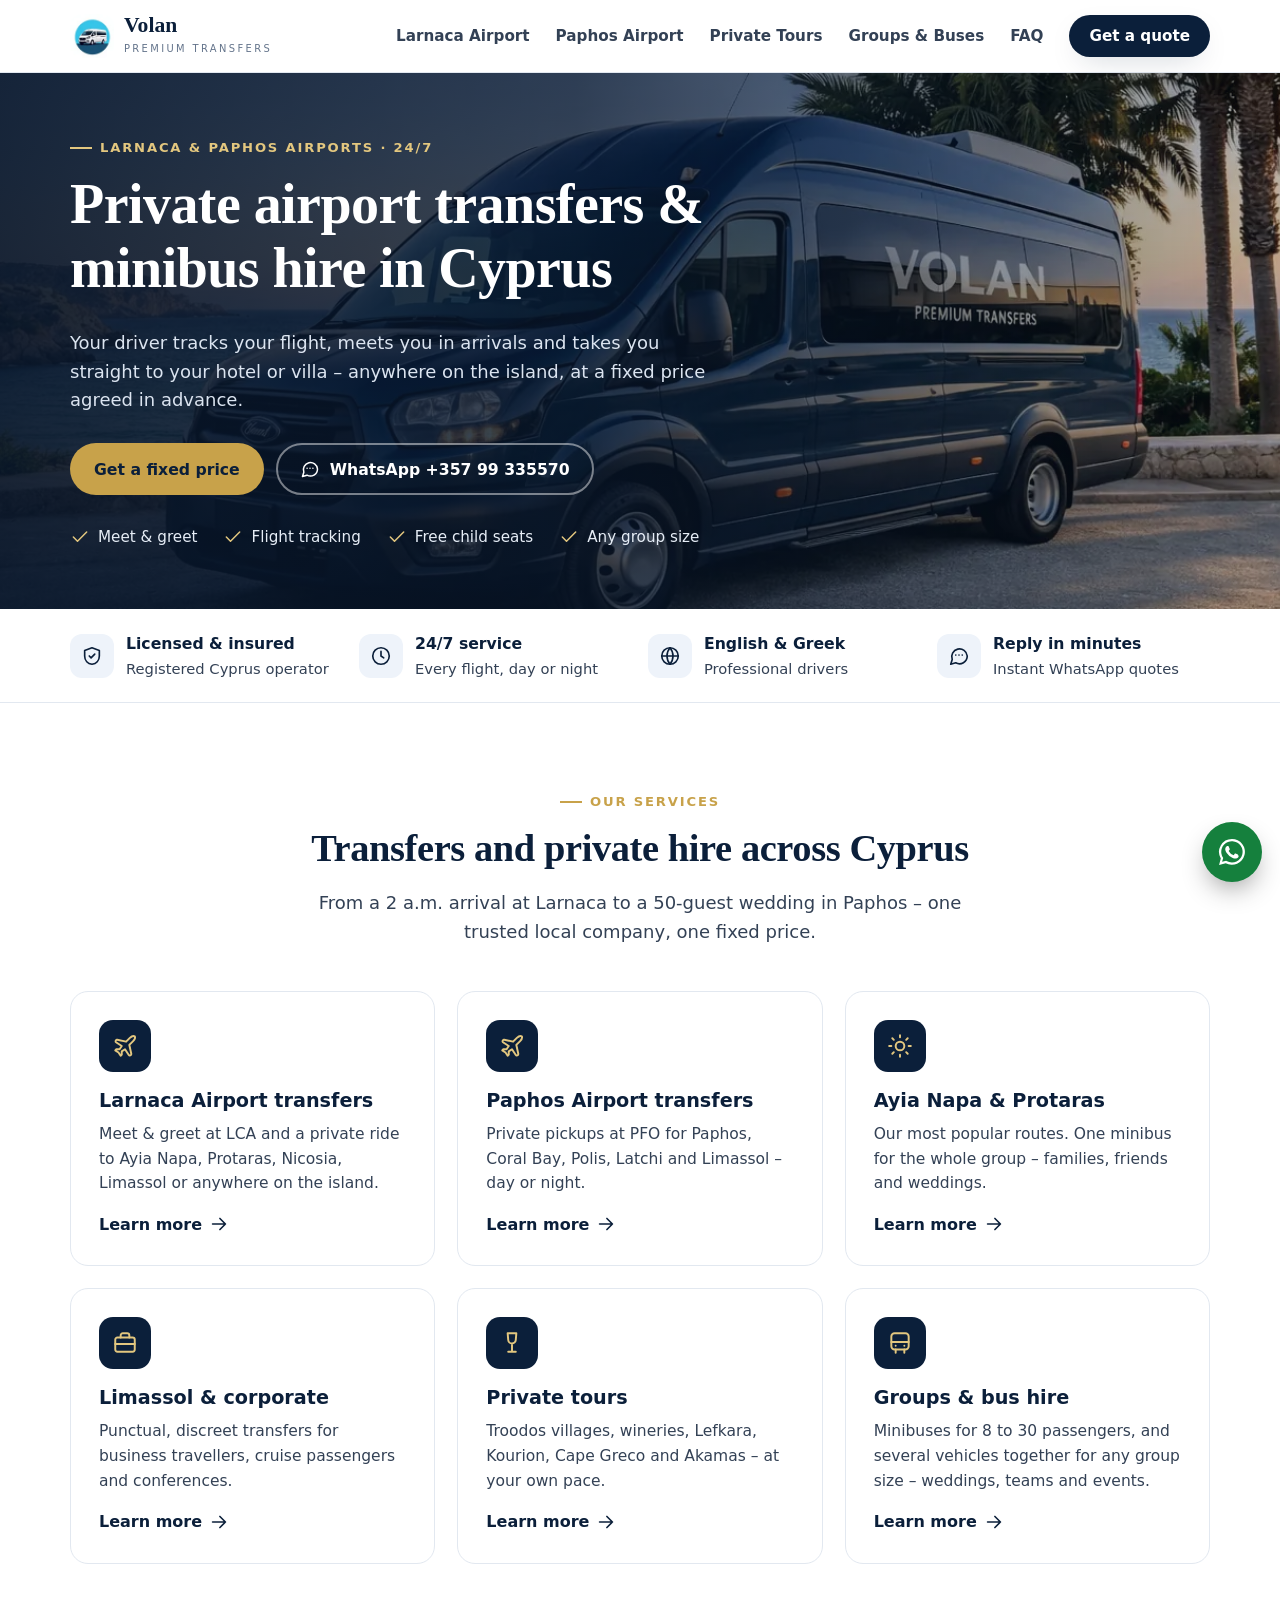
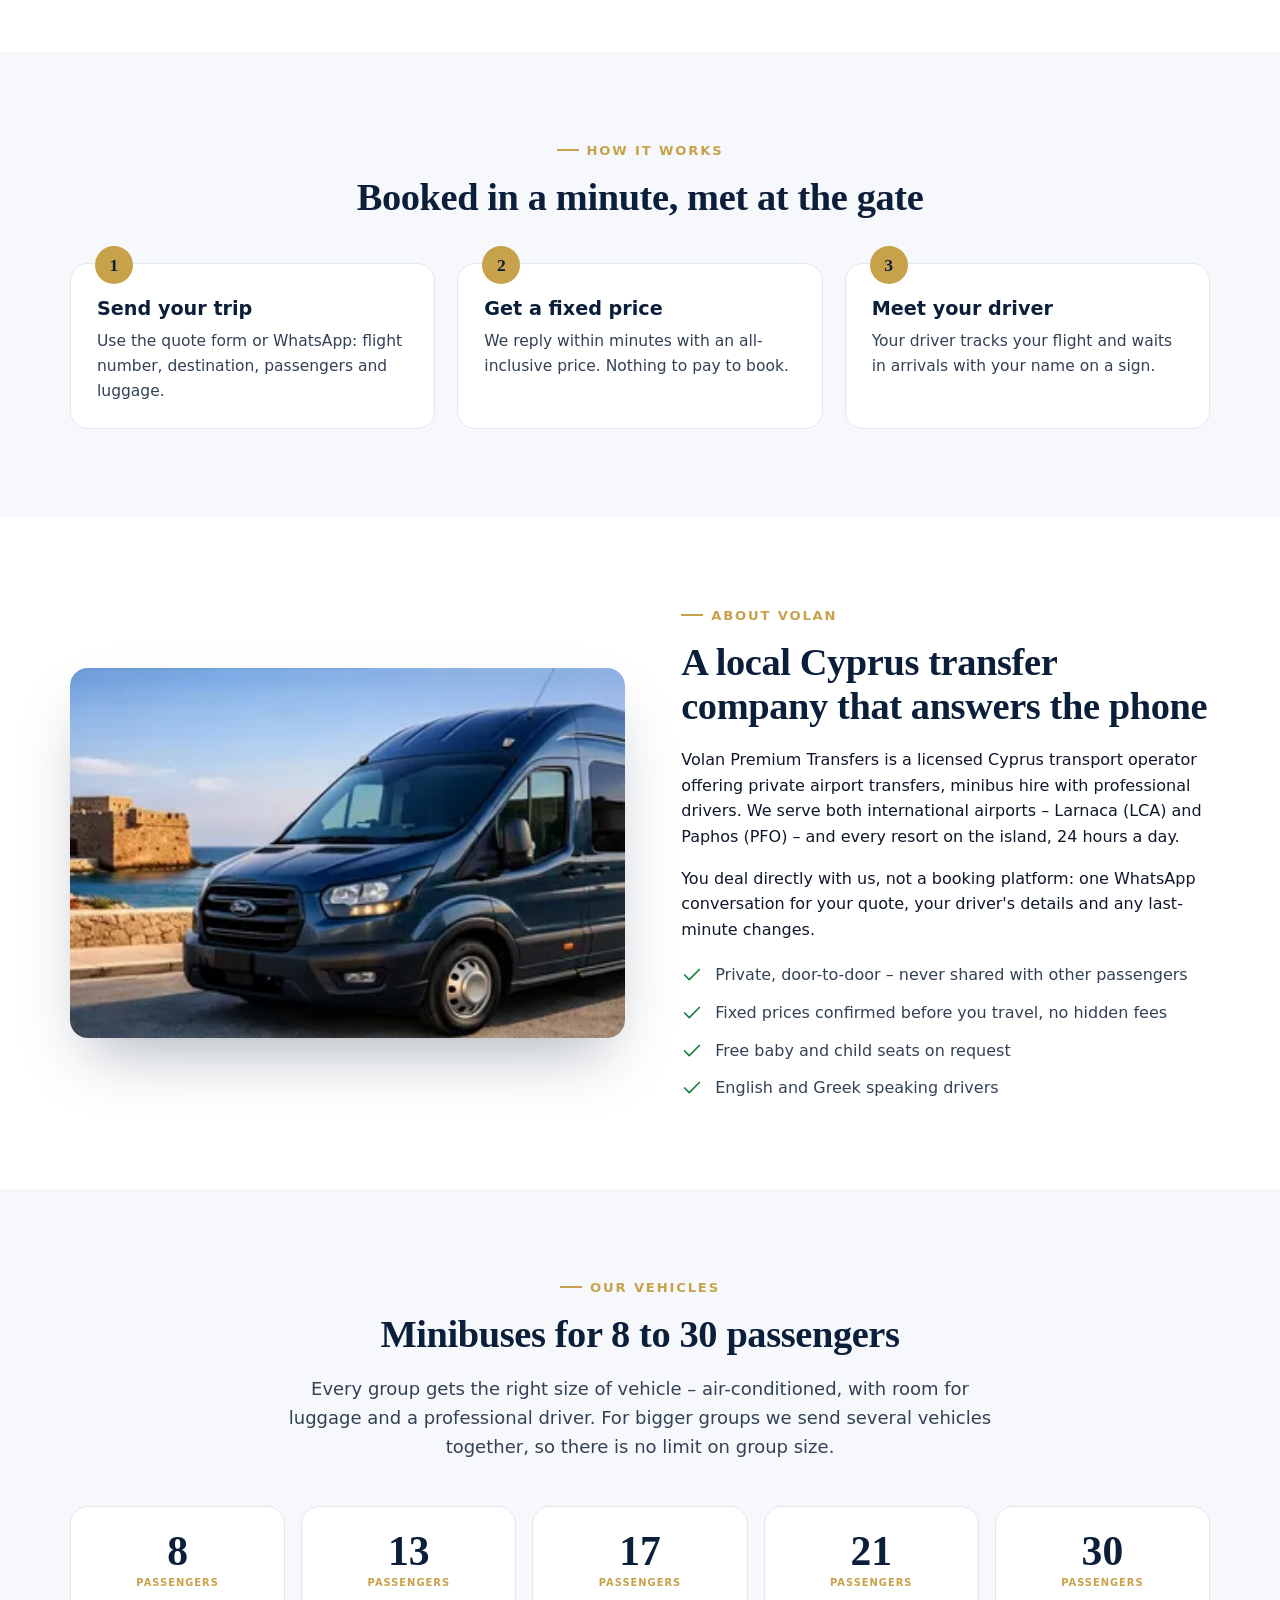
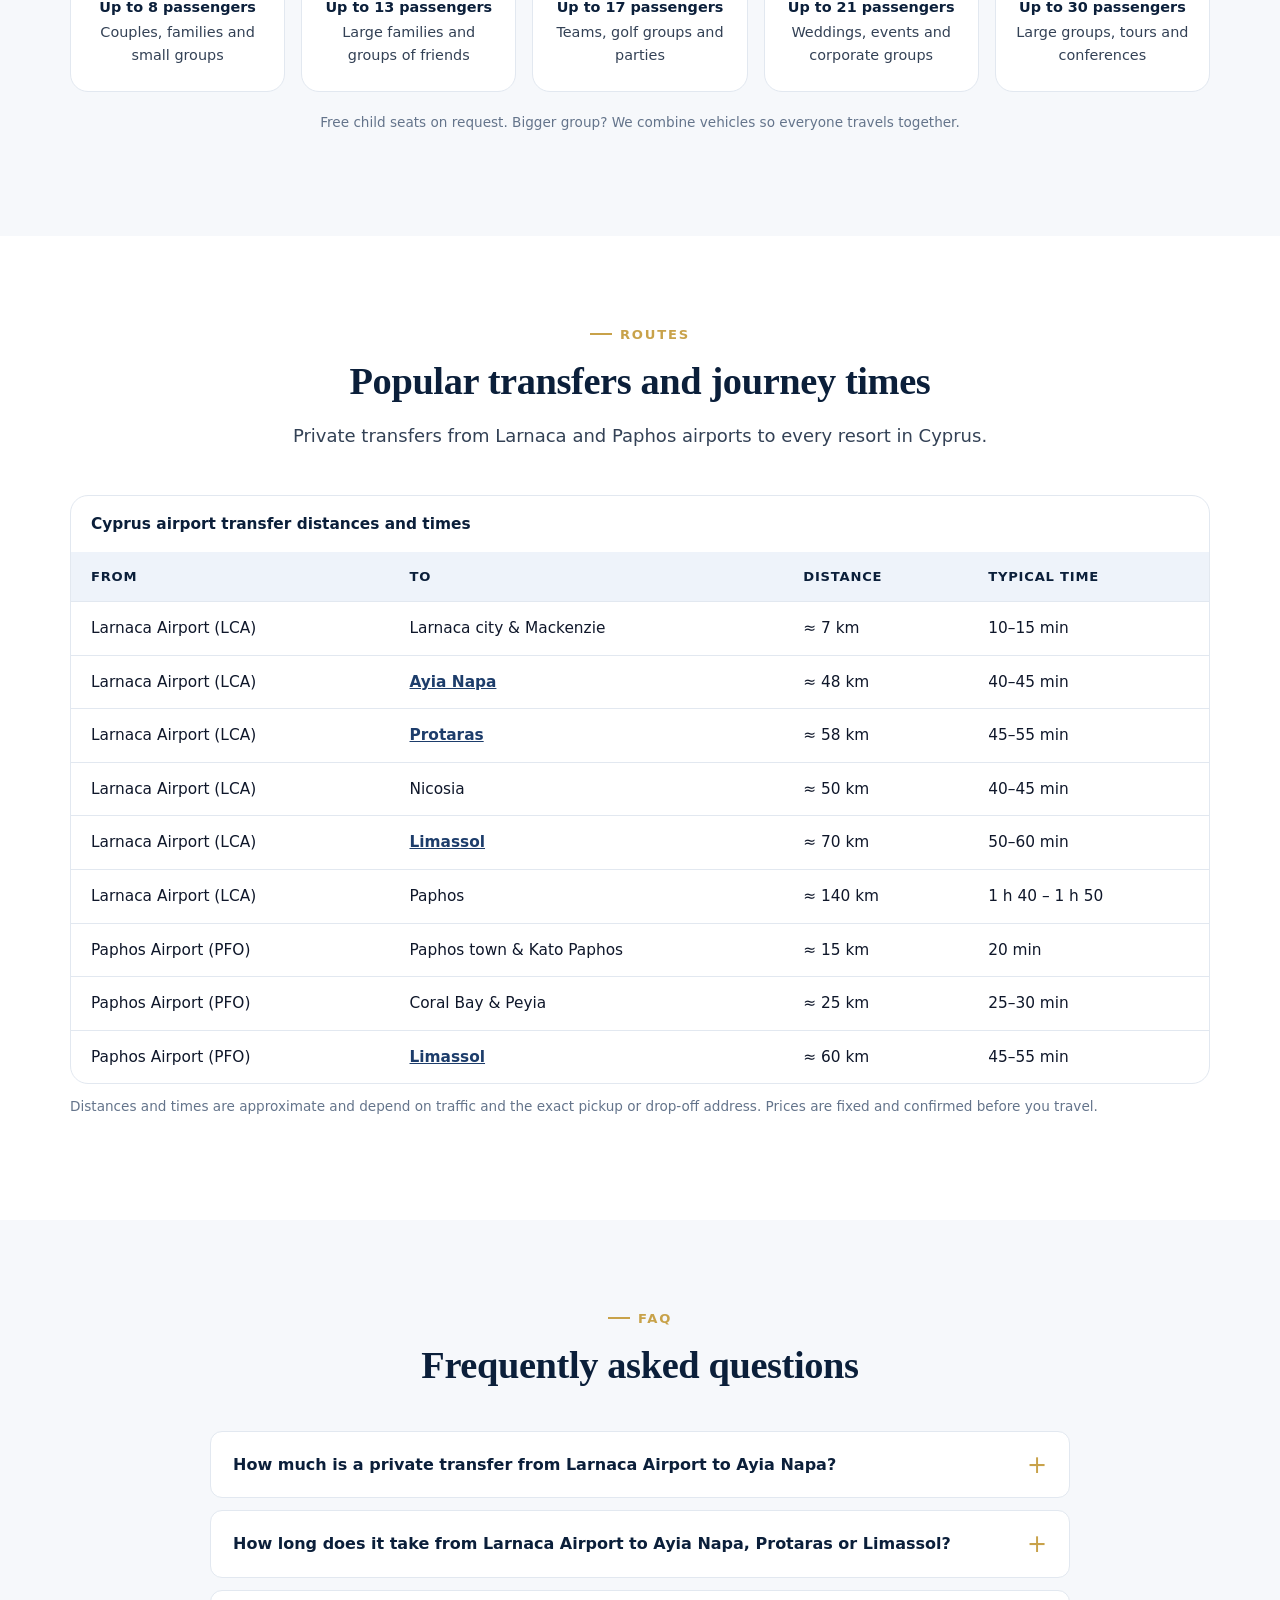
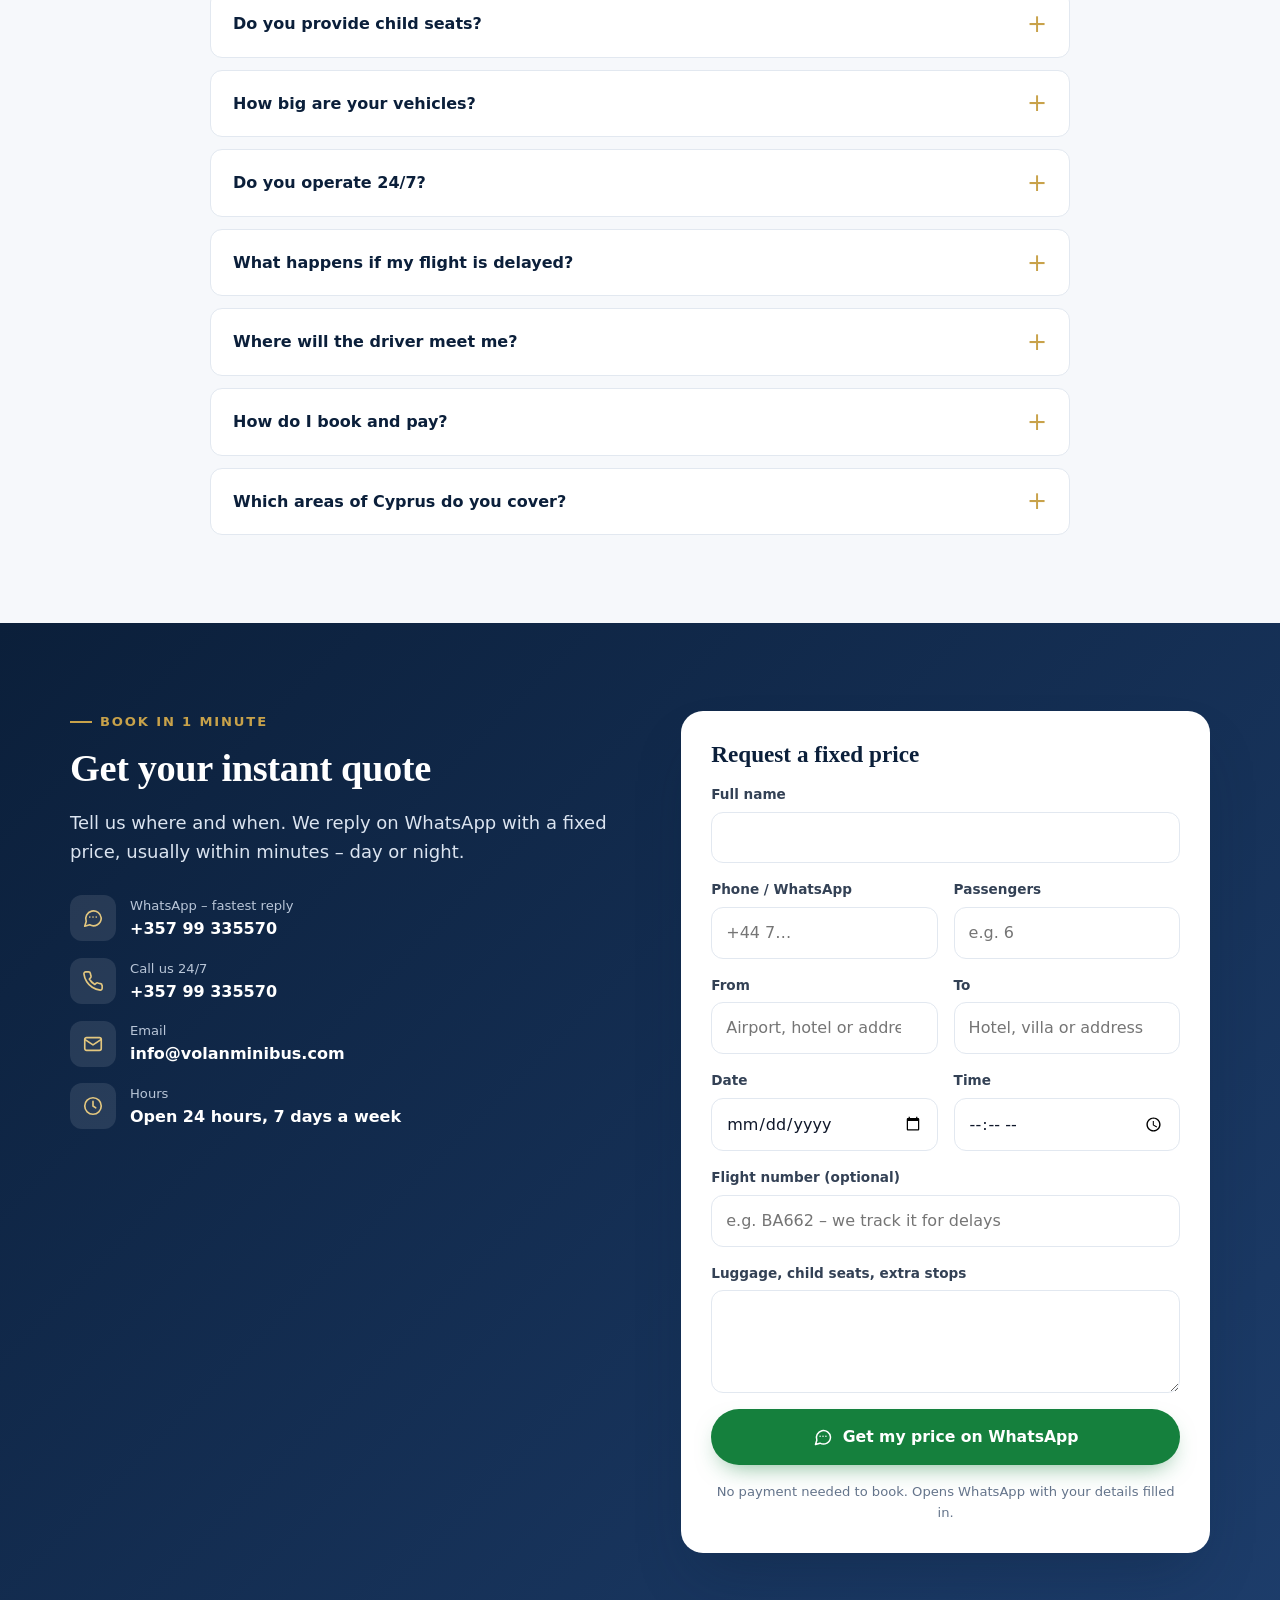
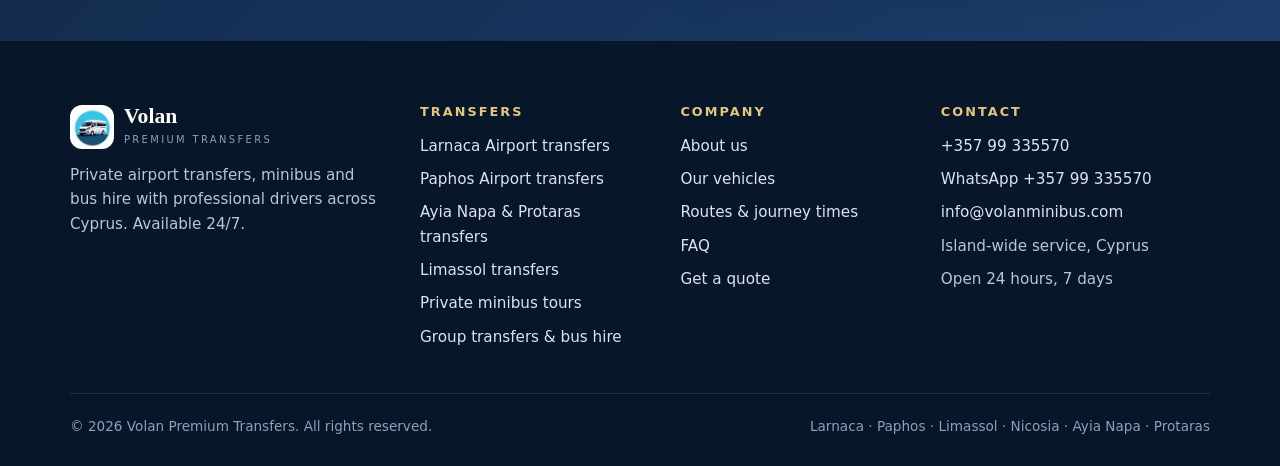
==== commit 61e5df78: "Show real fleet: minibuses for 8, 13, 17, 21 and 30 passengers Co-Authored-By: Claude Opus 5.5 <nore" ====
--- a/index.html
+++ b/index.html
@@ -222,7 +222,7 @@
    "name": "How big are your vehicles?",
    "acceptedAnswer": {
     "@type": "Answer",
-    "text": "Private minibuses carry 1–14 passengers with luggage. For larger groups we provide coaches and several vehicles, so we can transport any number of people."
+    "text": "Our minibuses have 8, 13, 17, 21 and 30 passengers, all with room for luggage. For larger groups we send several vehicles together, so we can transport any number of people."
    }
   },
   {
@@ -313,7 +313,7 @@
 <section id="services" class="section"><div class="wrap">
  <div class="section-head center"><span class="eyebrow">Our services</span><h2>Transfers and private hire across Cyprus</h2>
  <p class="lead">From a 2 a.m. arrival at Larnaca to a 50-guest wedding in Paphos – one trusted local company, one fixed price.</p></div>
- <div class="grid g3"><a class="card" href="/larnaca-airport-transfers/"><span class="ico"><svg class="icon" viewBox="0 0 24 24" aria-hidden="true"><path d="M17.8 19.2 16 11l3.5-3.5C21 6 21.5 4 21 3c-1-.5-3 0-4.5 1.5L13 8 4.8 6.2c-.5-.1-.9.1-1.1.5l-.3.5c-.2.5-.1 1 .3 1.3L9 12l-2 3H4l-1 1 3 2 2 3 1-1v-3l3-2 3.5 5.3c.3.4.8.5 1.3.3l.5-.2c.4-.3.6-.7.5-1.2z"/></svg></span><h3>Larnaca Airport transfers</h3><p>Meet &amp; greet at LCA and a private ride to Ayia Napa, Protaras, Nicosia, Limassol or anywhere on the island.</p><span class="more">Learn more <svg class="icon" viewBox="0 0 24 24" aria-hidden="true"><path d="M5 12h14M13 6l6 6-6 6"/></svg></span></a><a class="card" href="/paphos-airport-transfers/"><span class="ico"><svg class="icon" viewBox="0 0 24 24" aria-hidden="true"><path d="M17.8 19.2 16 11l3.5-3.5C21 6 21.5 4 21 3c-1-.5-3 0-4.5 1.5L13 8 4.8 6.2c-.5-.1-.9.1-1.1.5l-.3.5c-.2.5-.1 1 .3 1.3L9 12l-2 3H4l-1 1 3 2 2 3 1-1v-3l3-2 3.5 5.3c.3.4.8.5 1.3.3l.5-.2c.4-.3.6-.7.5-1.2z"/></svg></span><h3>Paphos Airport transfers</h3><p>Private pickups at PFO for Paphos, Coral Bay, Polis, Latchi and Limassol – day or night.</p><span class="more">Learn more <svg class="icon" viewBox="0 0 24 24" aria-hidden="true"><path d="M5 12h14M13 6l6 6-6 6"/></svg></span></a><a class="card" href="/ayia-napa-protaras-transfers/"><span class="ico"><svg class="icon" viewBox="0 0 24 24" aria-hidden="true"><circle cx="12" cy="12" r="4"/><path d="M12 2v2M12 20v2M4.9 4.9l1.4 1.4M17.7 17.7l1.4 1.4M2 12h2M20 12h2M4.9 19.1l1.4-1.4M17.7 6.3l1.4-1.4"/></svg></span><h3>Ayia Napa &amp; Protaras</h3><p>Our most popular routes. One minibus for the whole group – families, friends and weddings.</p><span class="more">Learn more <svg class="icon" viewBox="0 0 24 24" aria-hidden="true"><path d="M5 12h14M13 6l6 6-6 6"/></svg></span></a><a class="card" href="/limassol-transfers/"><span class="ico"><svg class="icon" viewBox="0 0 24 24" aria-hidden="true"><rect x="3" y="7" width="18" height="13" rx="2"/><path d="M8 7V5a2 2 0 0 1 2-2h4a2 2 0 0 1 2 2v2M3 13h18"/></svg></span><h3>Limassol &amp; corporate</h3><p>Punctual, discreet transfers for business travellers, cruise passengers and conferences.</p><span class="more">Learn more <svg class="icon" viewBox="0 0 24 24" aria-hidden="true"><path d="M5 12h14M13 6l6 6-6 6"/></svg></span></a><a class="card" href="/private-tours-cyprus/"><span class="ico"><svg class="icon" viewBox="0 0 24 24" aria-hidden="true"><path d="M8 3h8l-.5 6a3.5 3.5 0 0 1-7 0zM12 12.5V20M8.5 20h7"/></svg></span><h3>Private tours</h3><p>Troodos villages, wineries, Lefkara, Kourion, Cape Greco and Akamas – at your own pace.</p><span class="more">Learn more <svg class="icon" viewBox="0 0 24 24" aria-hidden="true"><path d="M5 12h14M13 6l6 6-6 6"/></svg></span></a><a class="card" href="/group-bus-hire-cyprus/"><span class="ico"><svg class="icon" viewBox="0 0 24 24" aria-hidden="true"><rect x="4" y="3" width="16" height="15" rx="3"/><path d="M4 11h16M8 18v3M16 18v3M8 14.5h.01M16 14.5h.01"/></svg></span><h3>Groups &amp; bus hire</h3><p>Minibuses, coaches and multi-vehicle transport for any group size – weddings, teams and events.</p><span class="more">Learn more <svg class="icon" viewBox="0 0 24 24" aria-hidden="true"><path d="M5 12h14M13 6l6 6-6 6"/></svg></span></a></div>
+ <div class="grid g3"><a class="card" href="/larnaca-airport-transfers/"><span class="ico"><svg class="icon" viewBox="0 0 24 24" aria-hidden="true"><path d="M17.8 19.2 16 11l3.5-3.5C21 6 21.5 4 21 3c-1-.5-3 0-4.5 1.5L13 8 4.8 6.2c-.5-.1-.9.1-1.1.5l-.3.5c-.2.5-.1 1 .3 1.3L9 12l-2 3H4l-1 1 3 2 2 3 1-1v-3l3-2 3.5 5.3c.3.4.8.5 1.3.3l.5-.2c.4-.3.6-.7.5-1.2z"/></svg></span><h3>Larnaca Airport transfers</h3><p>Meet &amp; greet at LCA and a private ride to Ayia Napa, Protaras, Nicosia, Limassol or anywhere on the island.</p><span class="more">Learn more <svg class="icon" viewBox="0 0 24 24" aria-hidden="true"><path d="M5 12h14M13 6l6 6-6 6"/></svg></span></a><a class="card" href="/paphos-airport-transfers/"><span class="ico"><svg class="icon" viewBox="0 0 24 24" aria-hidden="true"><path d="M17.8 19.2 16 11l3.5-3.5C21 6 21.5 4 21 3c-1-.5-3 0-4.5 1.5L13 8 4.8 6.2c-.5-.1-.9.1-1.1.5l-.3.5c-.2.5-.1 1 .3 1.3L9 12l-2 3H4l-1 1 3 2 2 3 1-1v-3l3-2 3.5 5.3c.3.4.8.5 1.3.3l.5-.2c.4-.3.6-.7.5-1.2z"/></svg></span><h3>Paphos Airport transfers</h3><p>Private pickups at PFO for Paphos, Coral Bay, Polis, Latchi and Limassol – day or night.</p><span class="more">Learn more <svg class="icon" viewBox="0 0 24 24" aria-hidden="true"><path d="M5 12h14M13 6l6 6-6 6"/></svg></span></a><a class="card" href="/ayia-napa-protaras-transfers/"><span class="ico"><svg class="icon" viewBox="0 0 24 24" aria-hidden="true"><circle cx="12" cy="12" r="4"/><path d="M12 2v2M12 20v2M4.9 4.9l1.4 1.4M17.7 17.7l1.4 1.4M2 12h2M20 12h2M4.9 19.1l1.4-1.4M17.7 6.3l1.4-1.4"/></svg></span><h3>Ayia Napa &amp; Protaras</h3><p>Our most popular routes. One minibus for the whole group – families, friends and weddings.</p><span class="more">Learn more <svg class="icon" viewBox="0 0 24 24" aria-hidden="true"><path d="M5 12h14M13 6l6 6-6 6"/></svg></span></a><a class="card" href="/limassol-transfers/"><span class="ico"><svg class="icon" viewBox="0 0 24 24" aria-hidden="true"><rect x="3" y="7" width="18" height="13" rx="2"/><path d="M8 7V5a2 2 0 0 1 2-2h4a2 2 0 0 1 2 2v2M3 13h18"/></svg></span><h3>Limassol &amp; corporate</h3><p>Punctual, discreet transfers for business travellers, cruise passengers and conferences.</p><span class="more">Learn more <svg class="icon" viewBox="0 0 24 24" aria-hidden="true"><path d="M5 12h14M13 6l6 6-6 6"/></svg></span></a><a class="card" href="/private-tours-cyprus/"><span class="ico"><svg class="icon" viewBox="0 0 24 24" aria-hidden="true"><path d="M8 3h8l-.5 6a3.5 3.5 0 0 1-7 0zM12 12.5V20M8.5 20h7"/></svg></span><h3>Private tours</h3><p>Troodos villages, wineries, Lefkara, Kourion, Cape Greco and Akamas – at your own pace.</p><span class="more">Learn more <svg class="icon" viewBox="0 0 24 24" aria-hidden="true"><path d="M5 12h14M13 6l6 6-6 6"/></svg></span></a><a class="card" href="/group-bus-hire-cyprus/"><span class="ico"><svg class="icon" viewBox="0 0 24 24" aria-hidden="true"><rect x="4" y="3" width="16" height="15" rx="3"/><path d="M4 11h16M8 18v3M16 18v3M8 14.5h.01M16 14.5h.01"/></svg></span><h3>Groups &amp; bus hire</h3><p>Minibuses for 8 to 30 passengers, and several vehicles together for any group size – weddings, teams and events.</p><span class="more">Learn more <svg class="icon" viewBox="0 0 24 24" aria-hidden="true"><path d="M5 12h14M13 6l6 6-6 6"/></svg></span></a></div>
 </div></section>
 
 <section id="how" class="section section-alt"><div class="wrap">
@@ -330,7 +330,7 @@
  <div>
   <span class="eyebrow">About Volan</span>
   <h2>A local Cyprus transfer company that answers the phone</h2>
-  <p>Volan Premium Transfers is a licensed Cyprus transport operator offering private airport transfers, minibus and coach hire with professional drivers. We serve both international airports – Larnaca (LCA) and Paphos (PFO) – and every resort on the island, 24 hours a day.</p>
+  <p>Volan Premium Transfers is a licensed Cyprus transport operator offering private airport transfers, minibus hire with professional drivers. We serve both international airports – Larnaca (LCA) and Paphos (PFO) – and every resort on the island, 24 hours a day.</p>
   <p>You deal directly with us, not a booking platform: one WhatsApp conversation for your quote, your driver's details and any last-minute changes.</p>
   <ul class="checks">
    <li><svg class="icon" viewBox="0 0 24 24" aria-hidden="true"><path d="M20 6 9 17l-5-5"/></svg> Private, door-to-door – never shared with other passengers</li>
@@ -342,15 +342,16 @@
 </div></section>
 
 <section id="fleet" class="section section-alt"><div class="wrap">
- <div class="section-head center"><span class="eyebrow">Our vehicles</span><h2>The right vehicle for every group</h2></div>
- <div class="grid g2">
-  <div class="fleet-card"><picture><source type="image/webp" srcset="/assets/img/van-coast-640.webp 640w, /assets/img/van-coast-960.webp 960w" sizes="(max-width:640px) 100vw, 580px"><img src="/assets/img/van-coast-960.jpg" width="960" height="317" loading="lazy" alt="Volan private minibus for up to 14 passengers"></picture>
-   <div class="body"><h3>Private minibus</h3><p class="muted">Spacious, air-conditioned minibus for couples, families and groups – with room for all your luggage.</p>
-   <ul class="spec"><li>1–14 passengers</li><li>Large luggage space</li><li>Air-conditioning</li><li>Child seats free</li></ul></div></div>
-  <div class="fleet-card"><div class="ph"><svg class="icon" viewBox="0 0 24 24" aria-hidden="true"><rect x="4" y="3" width="16" height="15" rx="3"/><path d="M4 11h16M8 18v3M16 18v3M8 14.5h.01M16 14.5h.01"/></svg></div>
-   <div class="body"><h3>Coach &amp; bus hire</h3><p class="muted">Full-size coaches with professional drivers for weddings, events, conferences, teams and tours.</p>
-   <ul class="spec"><li>Large groups</li><li>Luggage hold</li><li>Air-conditioning</li><li>Multi-day hire</li></ul></div></div>
- </div>
+ <div class="section-head center"><span class="eyebrow">Our vehicles</span><h2>Minibuses for 8 to 30 passengers</h2>
+ <p class="lead">Every group gets the right size of vehicle – air-conditioned, with room for luggage and a professional driver. For bigger groups we send several vehicles together, so there is no limit on group size.</p></div>
+ <ul class="seats">
+  <li><b>8</b><span><strong>Up to 8 passengers</strong>Couples, families and small groups</span></li>
+  <li><b>13</b><span><strong>Up to 13 passengers</strong>Large families and groups of friends</span></li>
+  <li><b>17</b><span><strong>Up to 17 passengers</strong>Teams, golf groups and parties</span></li>
+  <li><b>21</b><span><strong>Up to 21 passengers</strong>Weddings, events and corporate groups</span></li>
+  <li><b>30</b><span><strong>Up to 30 passengers</strong>Large groups, tours and conferences</span></li>
+ </ul>
+ <p class="note center">Free child seats on request. Bigger group? We combine vehicles so everyone travels together.</p>
 </div></section>
 
 <section id="routes" class="section"><div class="wrap">
@@ -364,7 +365,7 @@
 
 <section id="faq" class="section section-alt"><div class="wrap">
  <div class="section-head center"><span class="eyebrow">FAQ</span><h2>Frequently asked questions</h2></div>
- <div class="faq"><details><summary>How much is a private transfer from Larnaca Airport to Ayia Napa?</summary><p>The price depends on the number of passengers, luggage and time of day. Send your details on WhatsApp (+357 99 335570) and we confirm a fixed price within minutes – no meter and no hidden fees.</p></details><details><summary>How long does it take from Larnaca Airport to Ayia Napa, Protaras or Limassol?</summary><p>Approximately 40–45 minutes to Ayia Napa, 45–55 minutes to Protaras and 50–60 minutes to Limassol, depending on traffic. See the <a href="#routes">routes table</a> for more journey times.</p></details><details><summary>Do you provide child seats?</summary><p>Yes. Baby seats, child seats and boosters are available free of charge on request for airport transfers and tours.</p></details><details><summary>How big are your vehicles?</summary><p>Private minibuses carry 1–14 passengers with luggage. For larger groups we provide coaches and several vehicles, so we can transport any number of people.</p></details><details><summary>Do you operate 24/7?</summary><p>Yes. We run airport transfers, hotel pickups and private hire 24 hours a day, 7 days a week, including early-morning and late-night flights.</p></details><details><summary>What happens if my flight is delayed?</summary><p>We track your flight and your driver adjusts to the real landing time, at no extra cost.</p></details><details><summary>Where will the driver meet me?</summary><p>Inside the arrivals hall at Larnaca or Paphos airport, holding a sign with your name. You receive the driver's contact details on WhatsApp before you land.</p></details><details><summary>How do I book and pay?</summary><p>Book via the quote form, WhatsApp, phone or email. No payment is needed to make a booking; we confirm the fixed price and all details with you in advance.</p></details><details><summary>Which areas of Cyprus do you cover?</summary><p>The whole island: Larnaca, Ayia Napa, Protaras, Paralimni, Nicosia, Limassol, Paphos, Coral Bay, Polis, Latchi and the Troodos mountains.</p></details></div>
+ <div class="faq"><details><summary>How much is a private transfer from Larnaca Airport to Ayia Napa?</summary><p>The price depends on the number of passengers, luggage and time of day. Send your details on WhatsApp (+357 99 335570) and we confirm a fixed price within minutes – no meter and no hidden fees.</p></details><details><summary>How long does it take from Larnaca Airport to Ayia Napa, Protaras or Limassol?</summary><p>Approximately 40–45 minutes to Ayia Napa, 45–55 minutes to Protaras and 50–60 minutes to Limassol, depending on traffic. See the <a href="#routes">routes table</a> for more journey times.</p></details><details><summary>Do you provide child seats?</summary><p>Yes. Baby seats, child seats and boosters are available free of charge on request for airport transfers and tours.</p></details><details><summary>How big are your vehicles?</summary><p>Our minibuses have 8, 13, 17, 21 and 30 passengers, all with room for luggage. For larger groups we send several vehicles together, so we can transport any number of people.</p></details><details><summary>Do you operate 24/7?</summary><p>Yes. We run airport transfers, hotel pickups and private hire 24 hours a day, 7 days a week, including early-morning and late-night flights.</p></details><details><summary>What happens if my flight is delayed?</summary><p>We track your flight and your driver adjusts to the real landing time, at no extra cost.</p></details><details><summary>Where will the driver meet me?</summary><p>Inside the arrivals hall at Larnaca or Paphos airport, holding a sign with your name. You receive the driver's contact details on WhatsApp before you land.</p></details><details><summary>How do I book and pay?</summary><p>Book via the quote form, WhatsApp, phone or email. No payment is needed to make a booking; we confirm the fixed price and all details with you in advance.</p></details><details><summary>Which areas of Cyprus do you cover?</summary><p>The whole island: Larnaca, Ayia Napa, Protaras, Paralimni, Nicosia, Limassol, Paphos, Coral Bay, Polis, Latchi and the Troodos mountains.</p></details></div>
 </div></section>
 
 <section id="quote" class="section quote">
--- a/assets/css/site.css
+++ b/assets/css/site.css
@@ -266,3 +266,16 @@
   .trust li{font-size:.85rem;line-height:1.4}
 }
 @media (min-width:721px){.hero-inner{padding:64px 0 60px}.hero .hero-img{object-position:75% 50%}}
+/* Fleet seat sizes */
+.seats{list-style:none;padding:0;margin:0;display:grid;grid-template-columns:repeat(5,1fr);gap:16px}
+.seats li{background:#fff;border:1px solid var(--line);border-radius:var(--radius);padding:24px 18px;text-align:center;display:grid;gap:8px;justify-items:center}
+.seats b{font-family:var(--serif);font-size:2.6rem;line-height:1;color:var(--navy)}
+.seats b::after{content:"passengers";display:block;font-family:var(--sans);font-size:.62rem;letter-spacing:.1em;text-transform:uppercase;color:var(--gold);margin-top:6px}
+.seats strong{display:block;color:var(--navy);margin-bottom:2px}
+.seats span{font-size:.9rem;color:var(--ink-2)}
+.note.center{text-align:center;margin-top:20px}
+@media (max-width:860px){
+  .seats{grid-template-columns:1fr}
+  .seats li{grid-template-columns:72px 1fr;text-align:left;justify-items:start;align-items:center;padding:16px 18px}
+  .seats b{font-size:2rem;justify-self:center}
+}
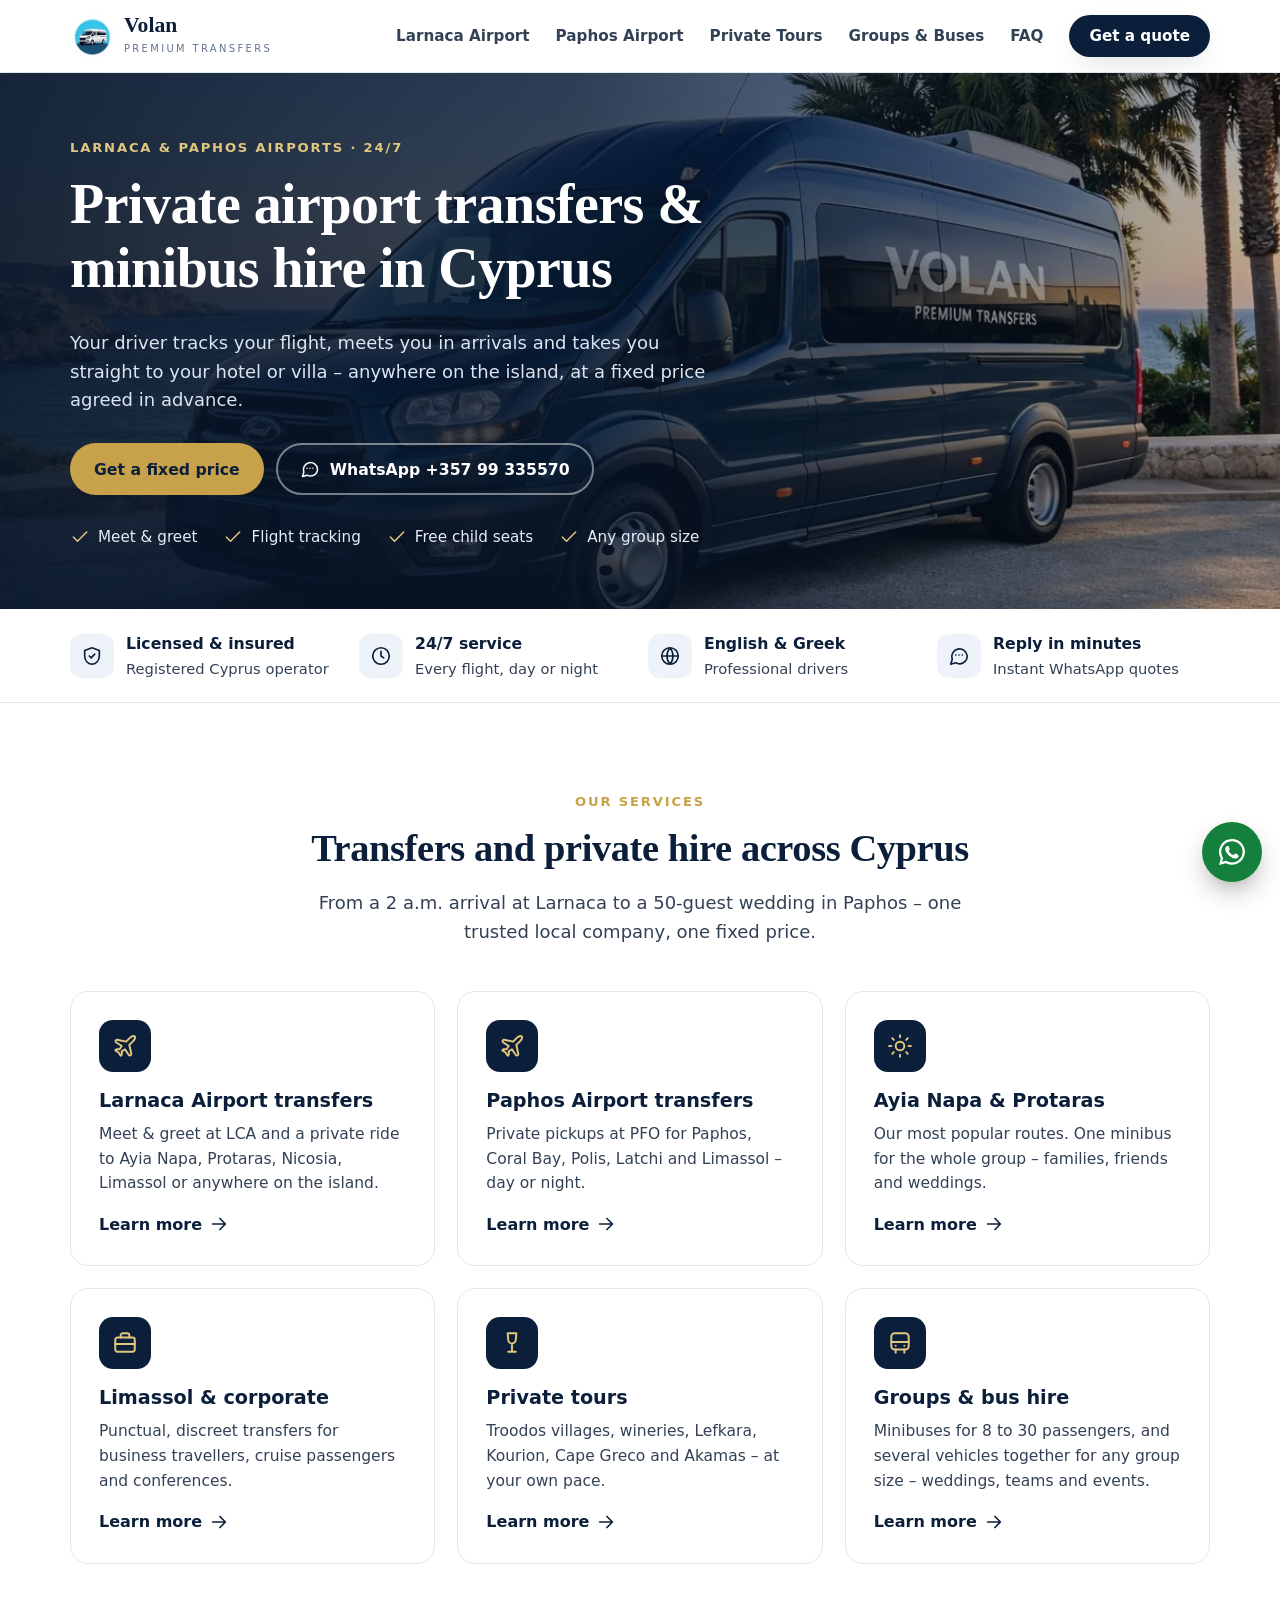
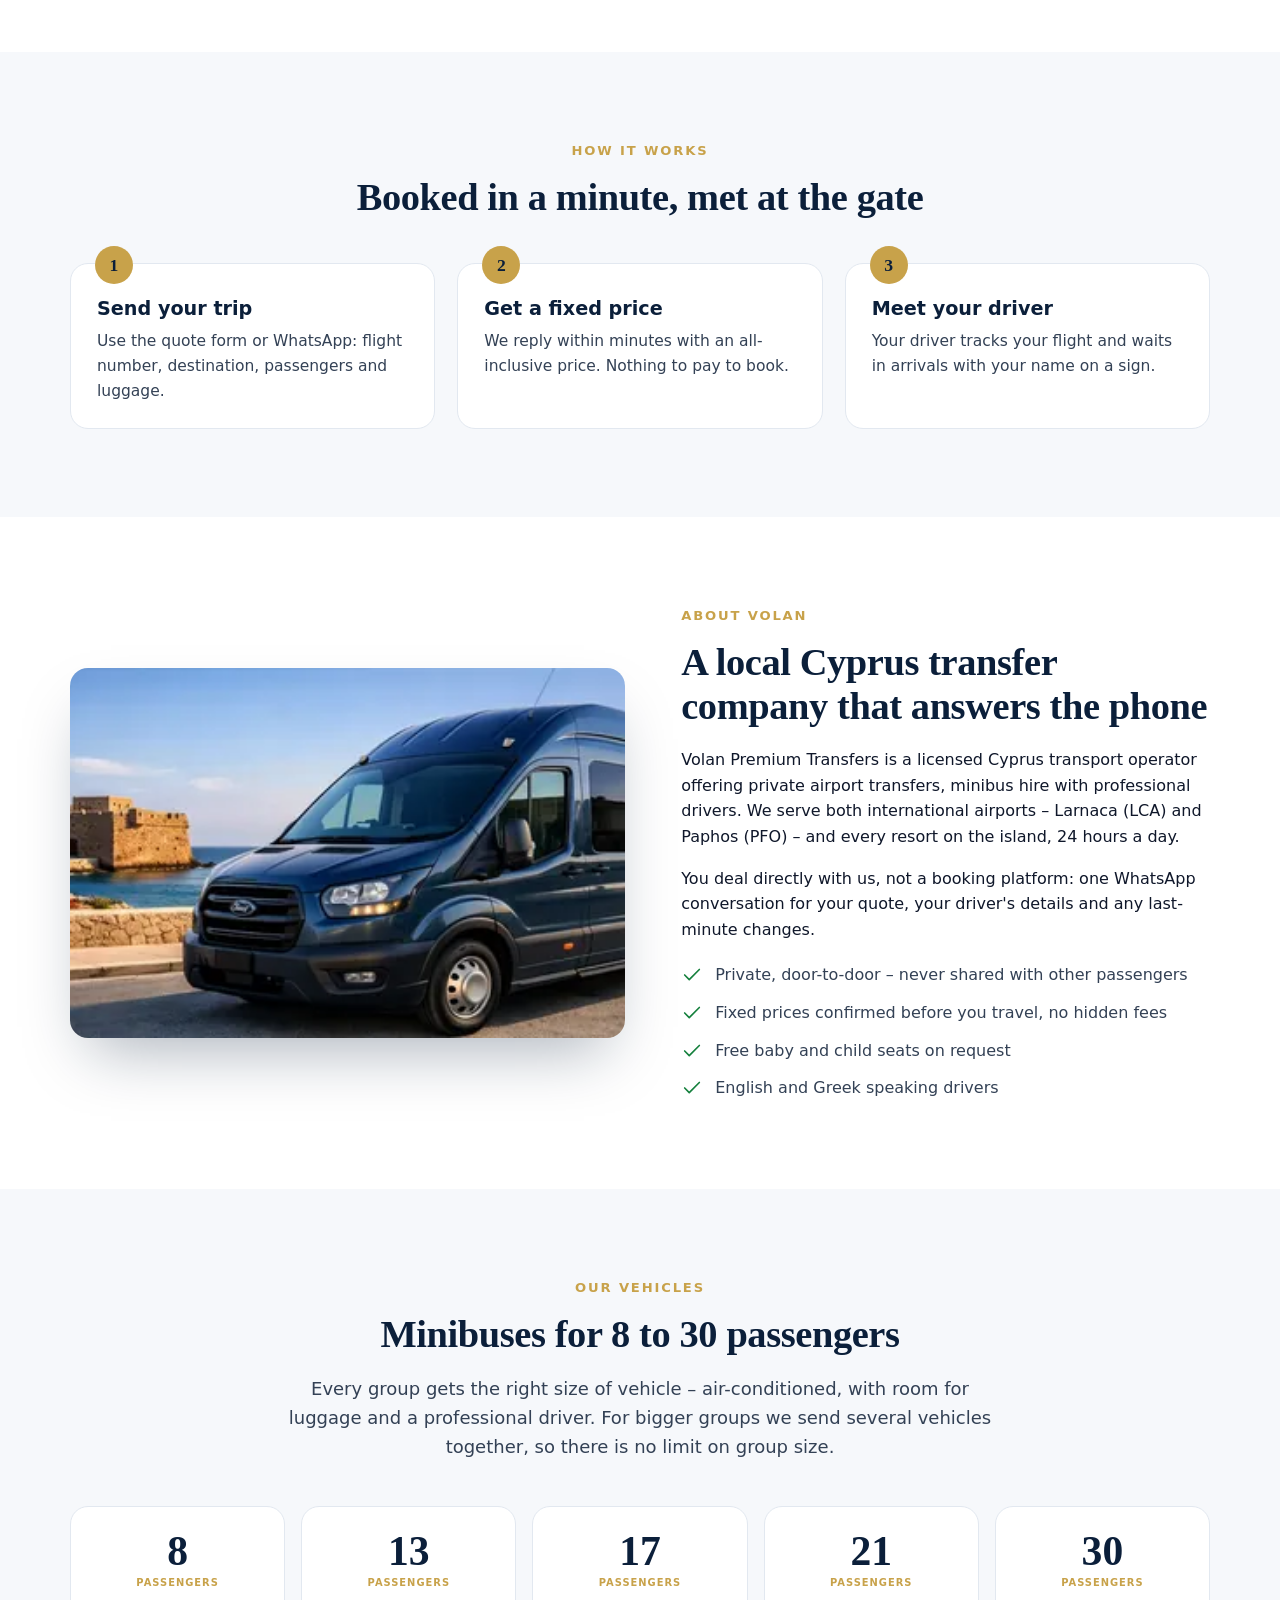
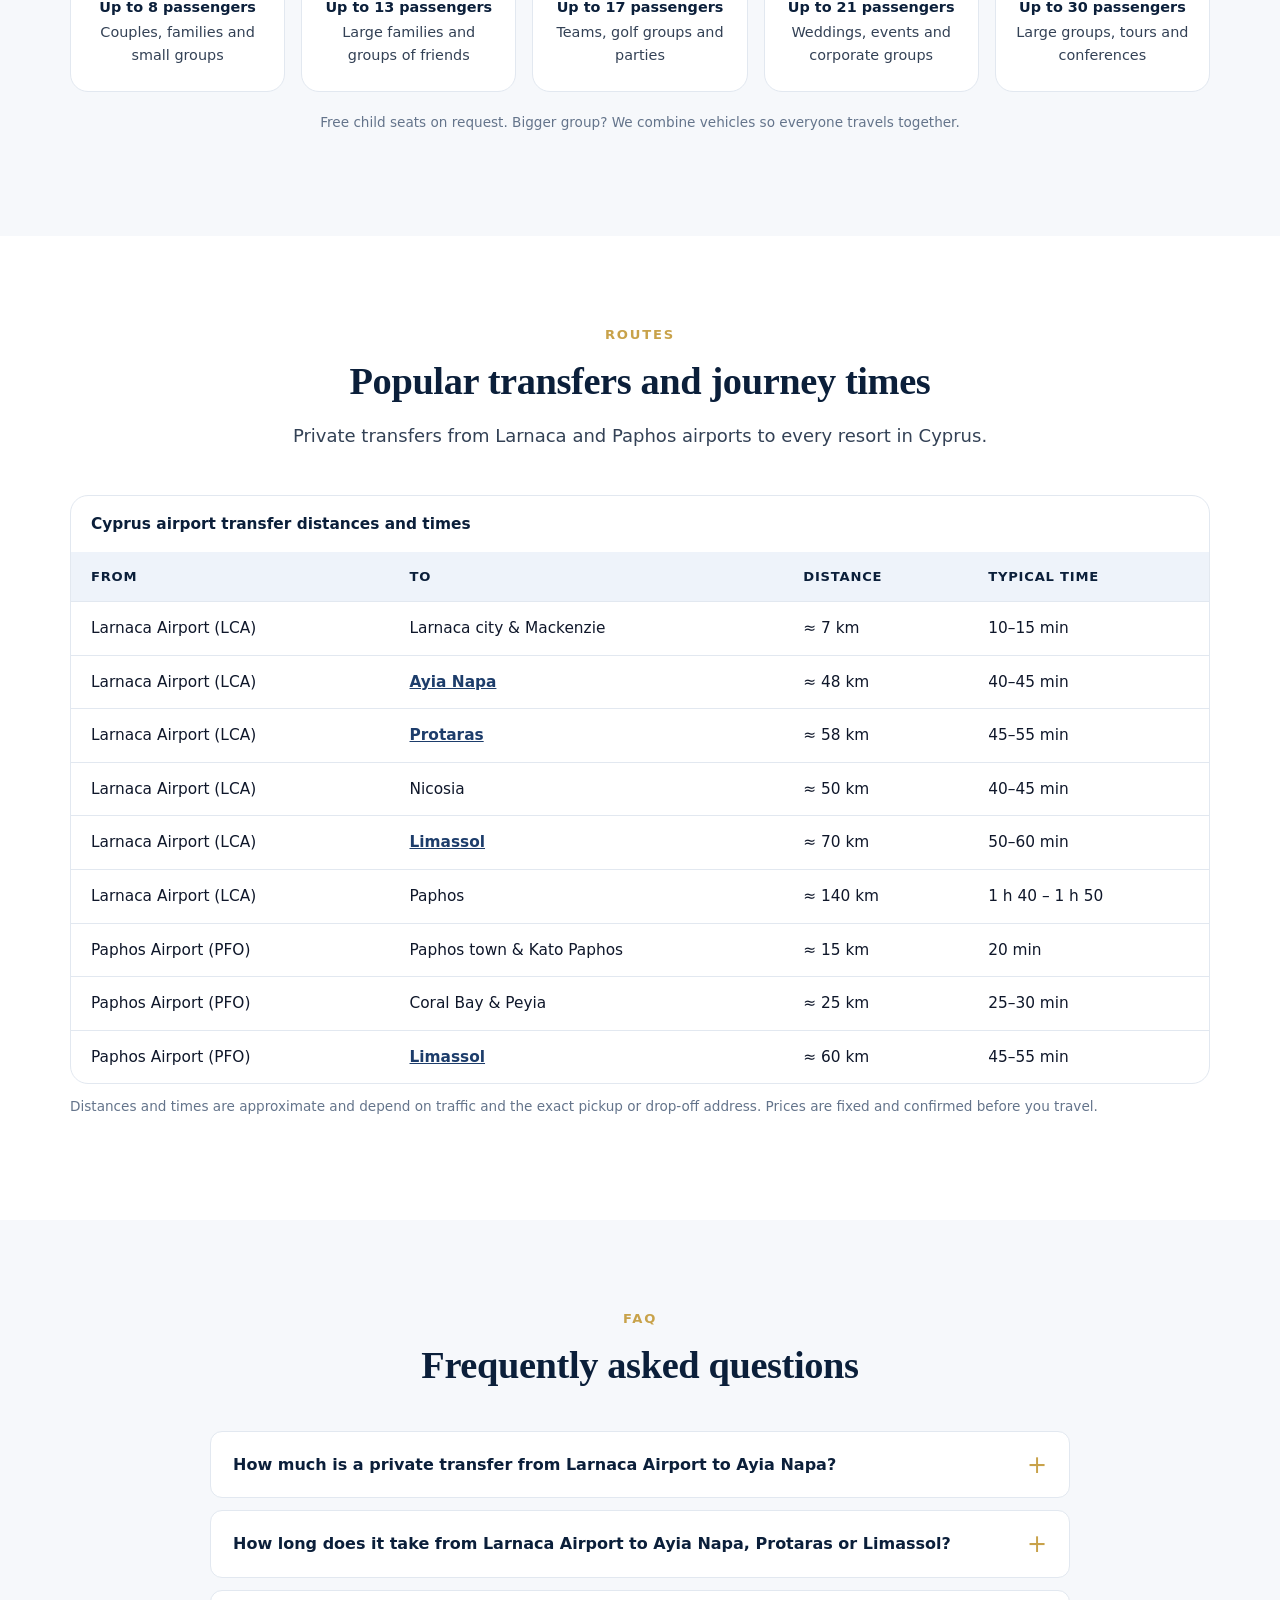
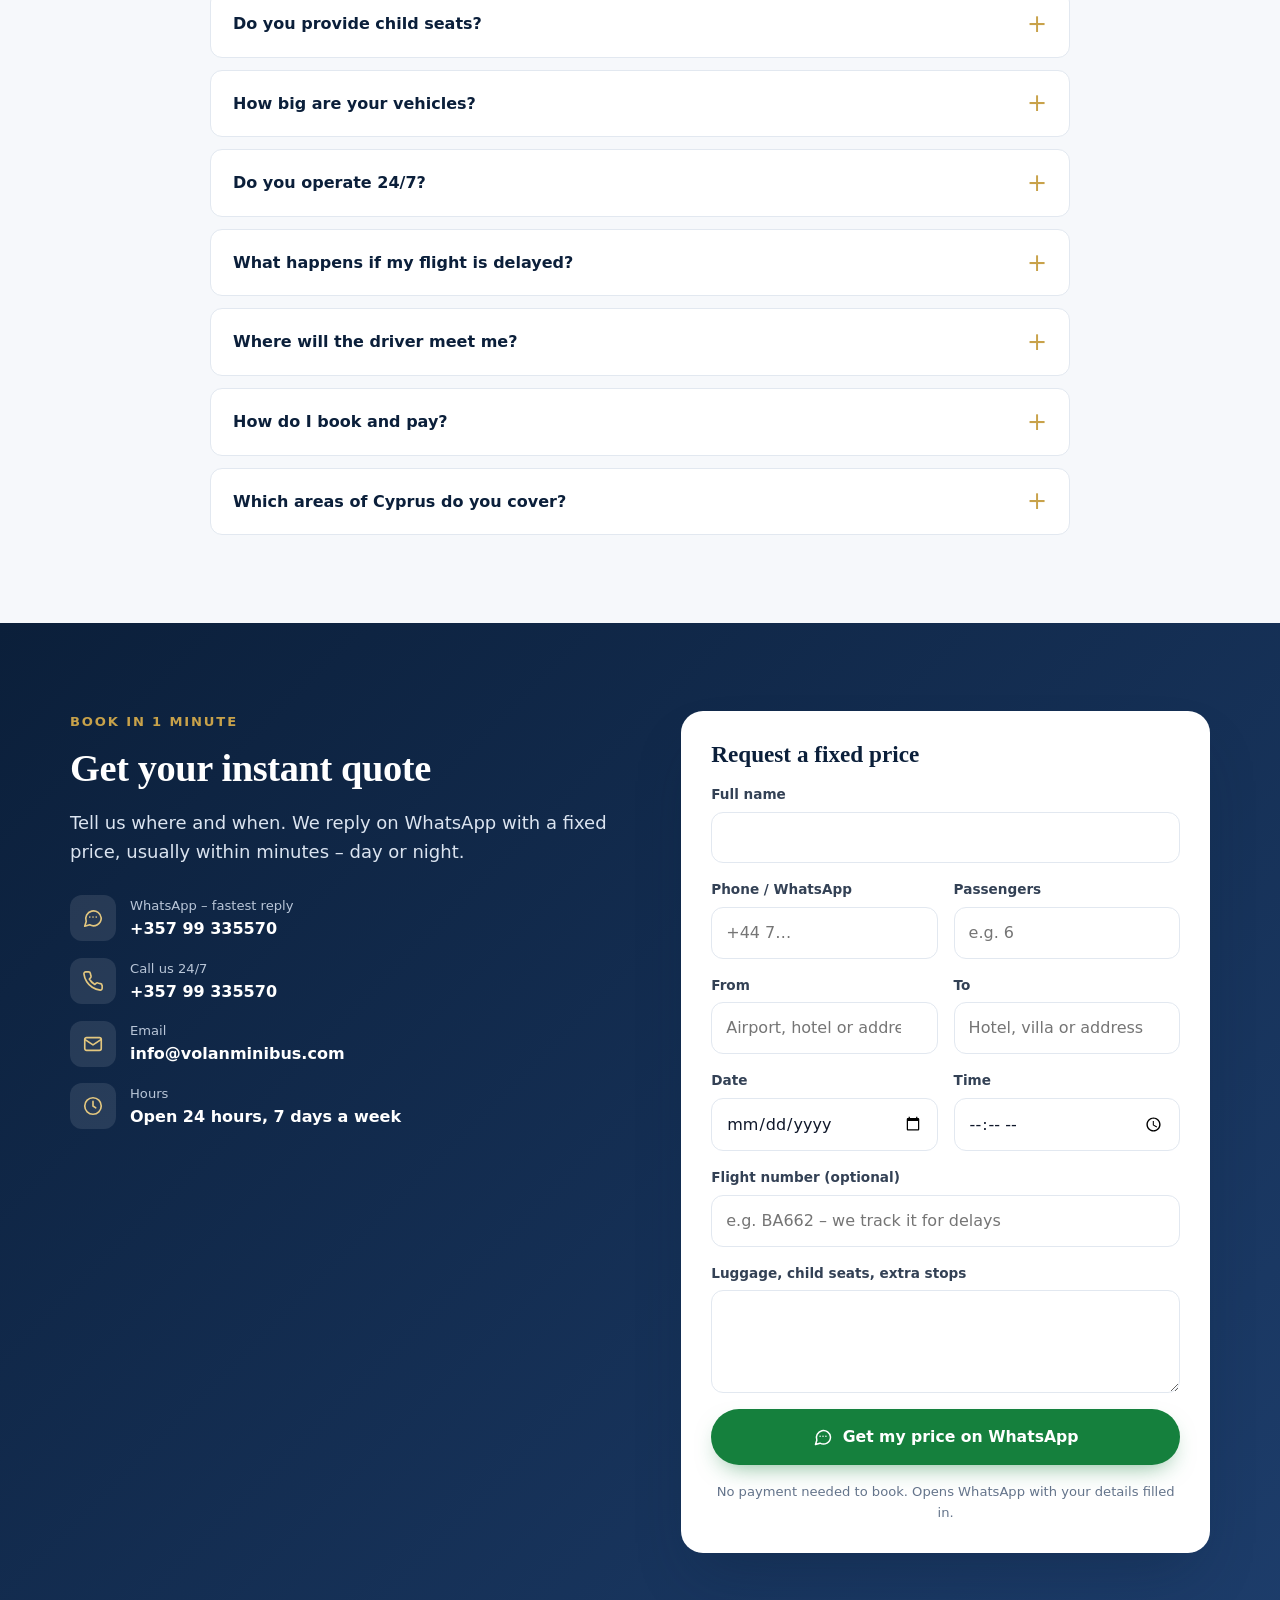
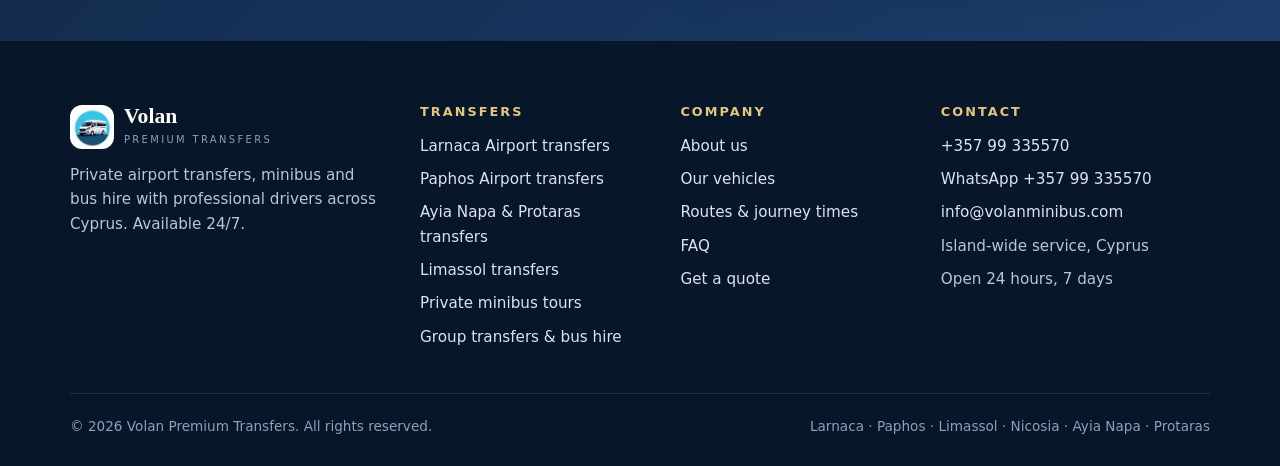
==== commit b2079bcd: "Remove decorative line before section labels Co-Authored-By: Claude Opus 5.5 <noreply@anthropic.com>" ====
--- a/index.html
+++ b/index.html
@@ -25,7 +25,7 @@
 <meta name="twitter:description" content="Private airport transfers in Cyprus from Larnaca &amp; Paphos to Ayia Napa, Protaras, Limassol &amp; more. Any group size, free child seats, meet &amp; greet. 24/7.">
 <meta name="twitter:image" content="https://volanpremiumtransfers.com/assets/img/og-image.jpg">
 <link rel="preload" as="image" href="/assets/img/van-coast-960.webp" imagesrcset="/assets/img/van-coast-640.webp 640w, /assets/img/van-coast-960.webp 960w, /assets/img/van-coast-1536.webp 1536w" imagesizes="100vw" fetchpriority="high">
-<link rel="stylesheet" href="/assets/css/site.css">
+<link rel="stylesheet" href="/assets/css/site.css?v=f9078033">
 <script async src="https://www.googletagmanager.com/gtag/js?id=G-36GFT8VNKB"></script>
 <script>window.dataLayer=window.dataLayer||[];function gtag(){dataLayer.push(arguments);}gtag('js',new Date());gtag('config','G-36GFT8VNKB');</script>
 <script type="application/ld+json">{
@@ -421,6 +421,6 @@
  </div>
 </footer>
 <a class="wa-float" href="https://wa.me/35799335570" target="_blank" rel="noopener" aria-label="Chat with us on WhatsApp" data-loc="float"><svg viewBox="0 0 24 24" aria-hidden="true"><path d="M12 2.2A9.7 9.7 0 0 0 3.6 16.8L2.3 21.7l5-1.3A9.7 9.7 0 1 0 12 2.2zm0 17.7a8 8 0 0 1-4.1-1.1l-.3-.2-3 .8.8-2.9-.2-.3A8 8 0 1 1 12 19.9zm4.4-6c-.2-.1-1.4-.7-1.7-.8-.2-.1-.4-.1-.5.1l-.8 1c-.1.2-.3.2-.5.1a6.6 6.6 0 0 1-3.3-2.9c-.2-.4.2-.4.7-1.3.1-.2 0-.3 0-.4l-.8-1.8c-.2-.5-.4-.4-.5-.4h-.5a.9.9 0 0 0-.7.3 2.8 2.8 0 0 0-.9 2.1 4.9 4.9 0 0 0 1 2.6 11.2 11.2 0 0 0 4.3 3.8c1.6.7 2.2.7 3 .6.5-.1 1.4-.6 1.6-1.1.2-.6.2-1 .1-1.1l-.5-.3z"/></svg></a>
-<script src="/assets/js/site.js" defer></script>
+<script src="/assets/js/site.js?v=5977149f" defer></script>
 </body>
 </html>
--- a/assets/css/site.css
+++ b/assets/css/site.css
@@ -279,3 +279,4 @@
   .seats li{grid-template-columns:72px 1fr;text-align:left;justify-items:start;align-items:center;padding:16px 18px}
   .seats b{font-size:2rem;justify-self:center}
 }
+.eyebrow::before{display:none}
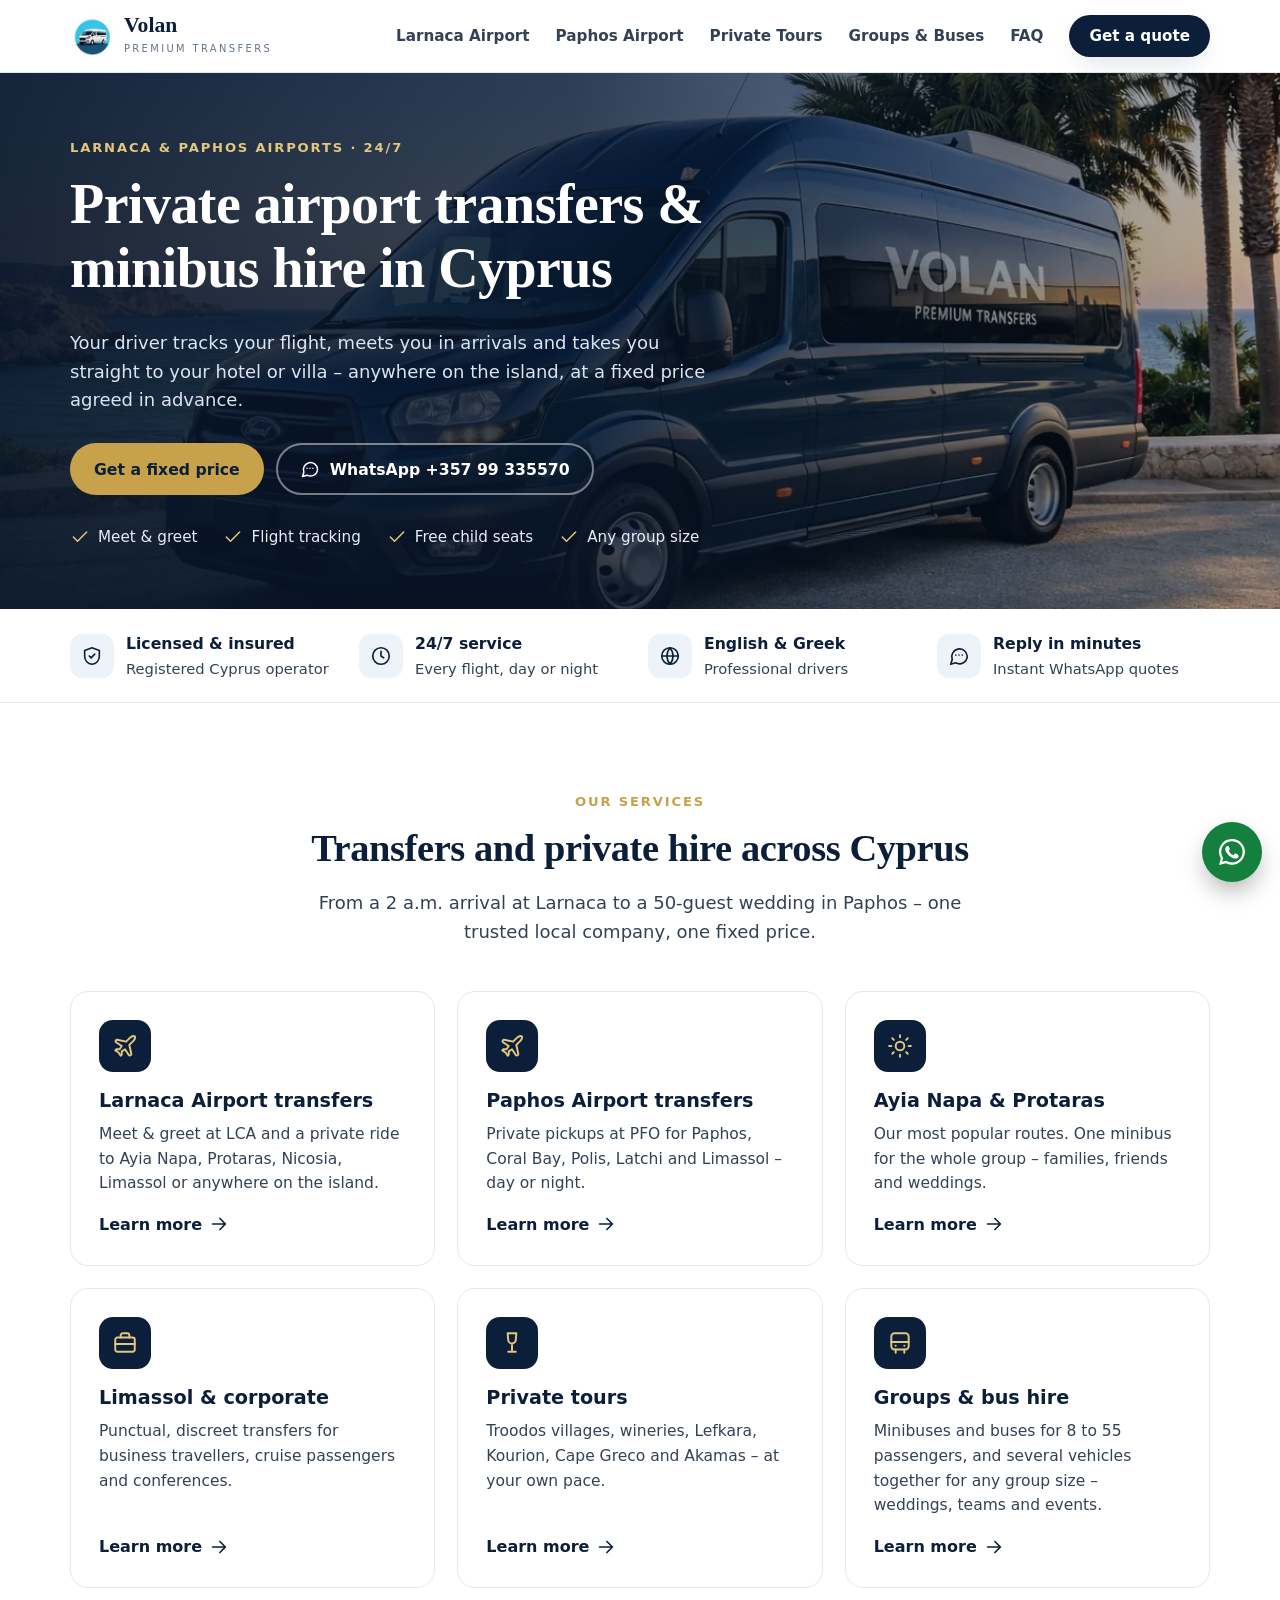
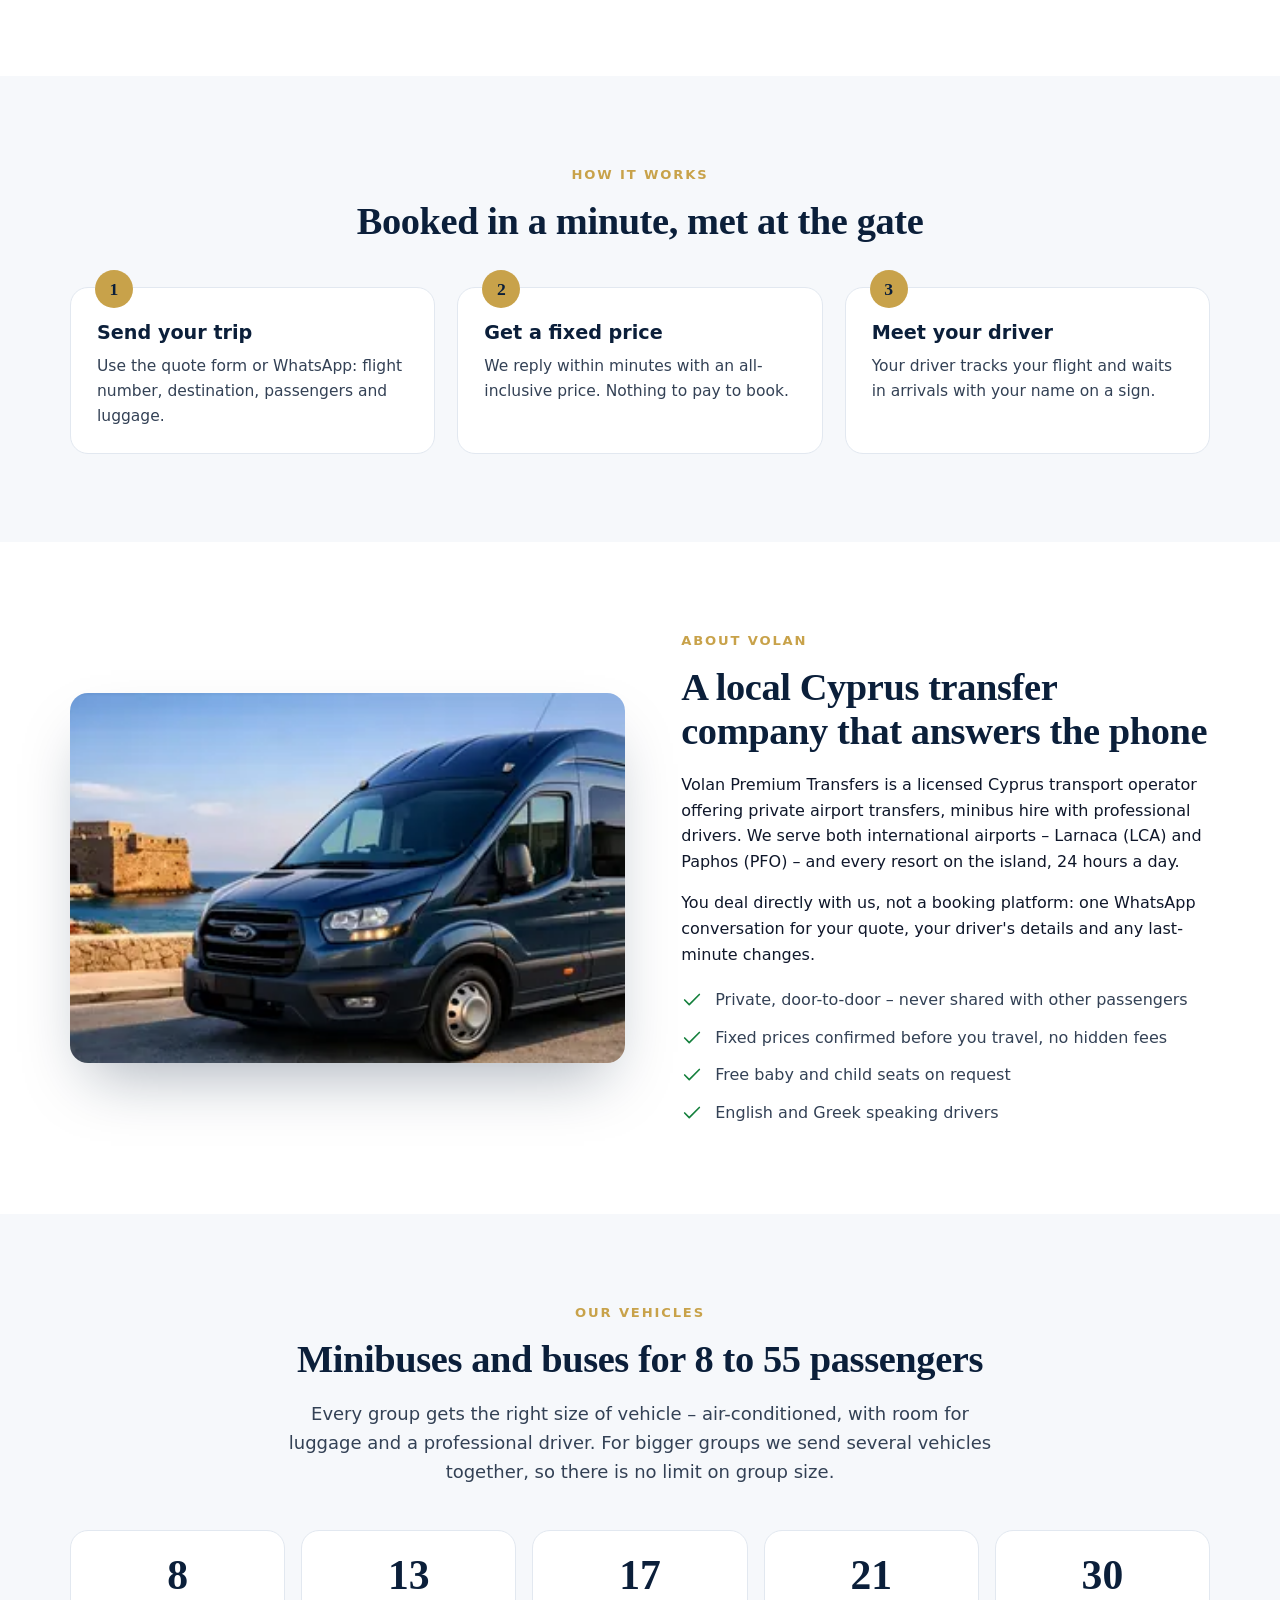
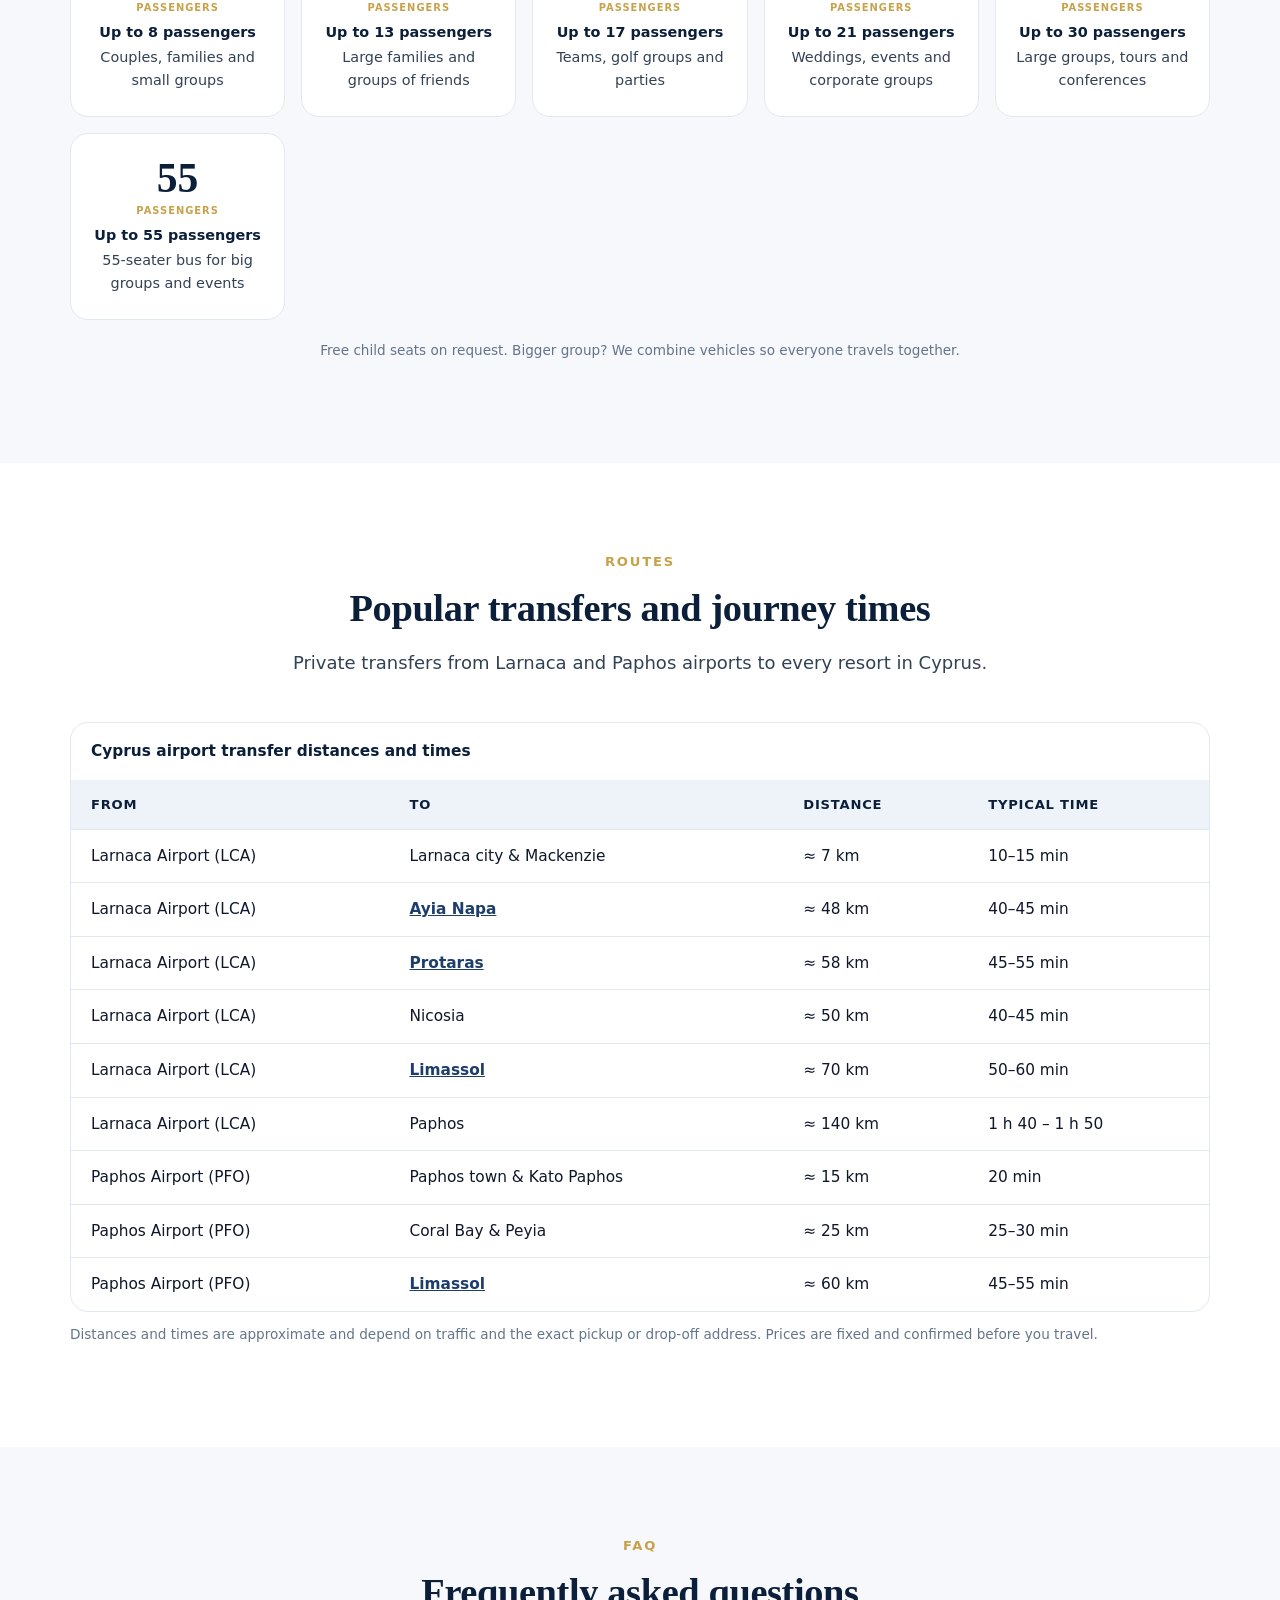
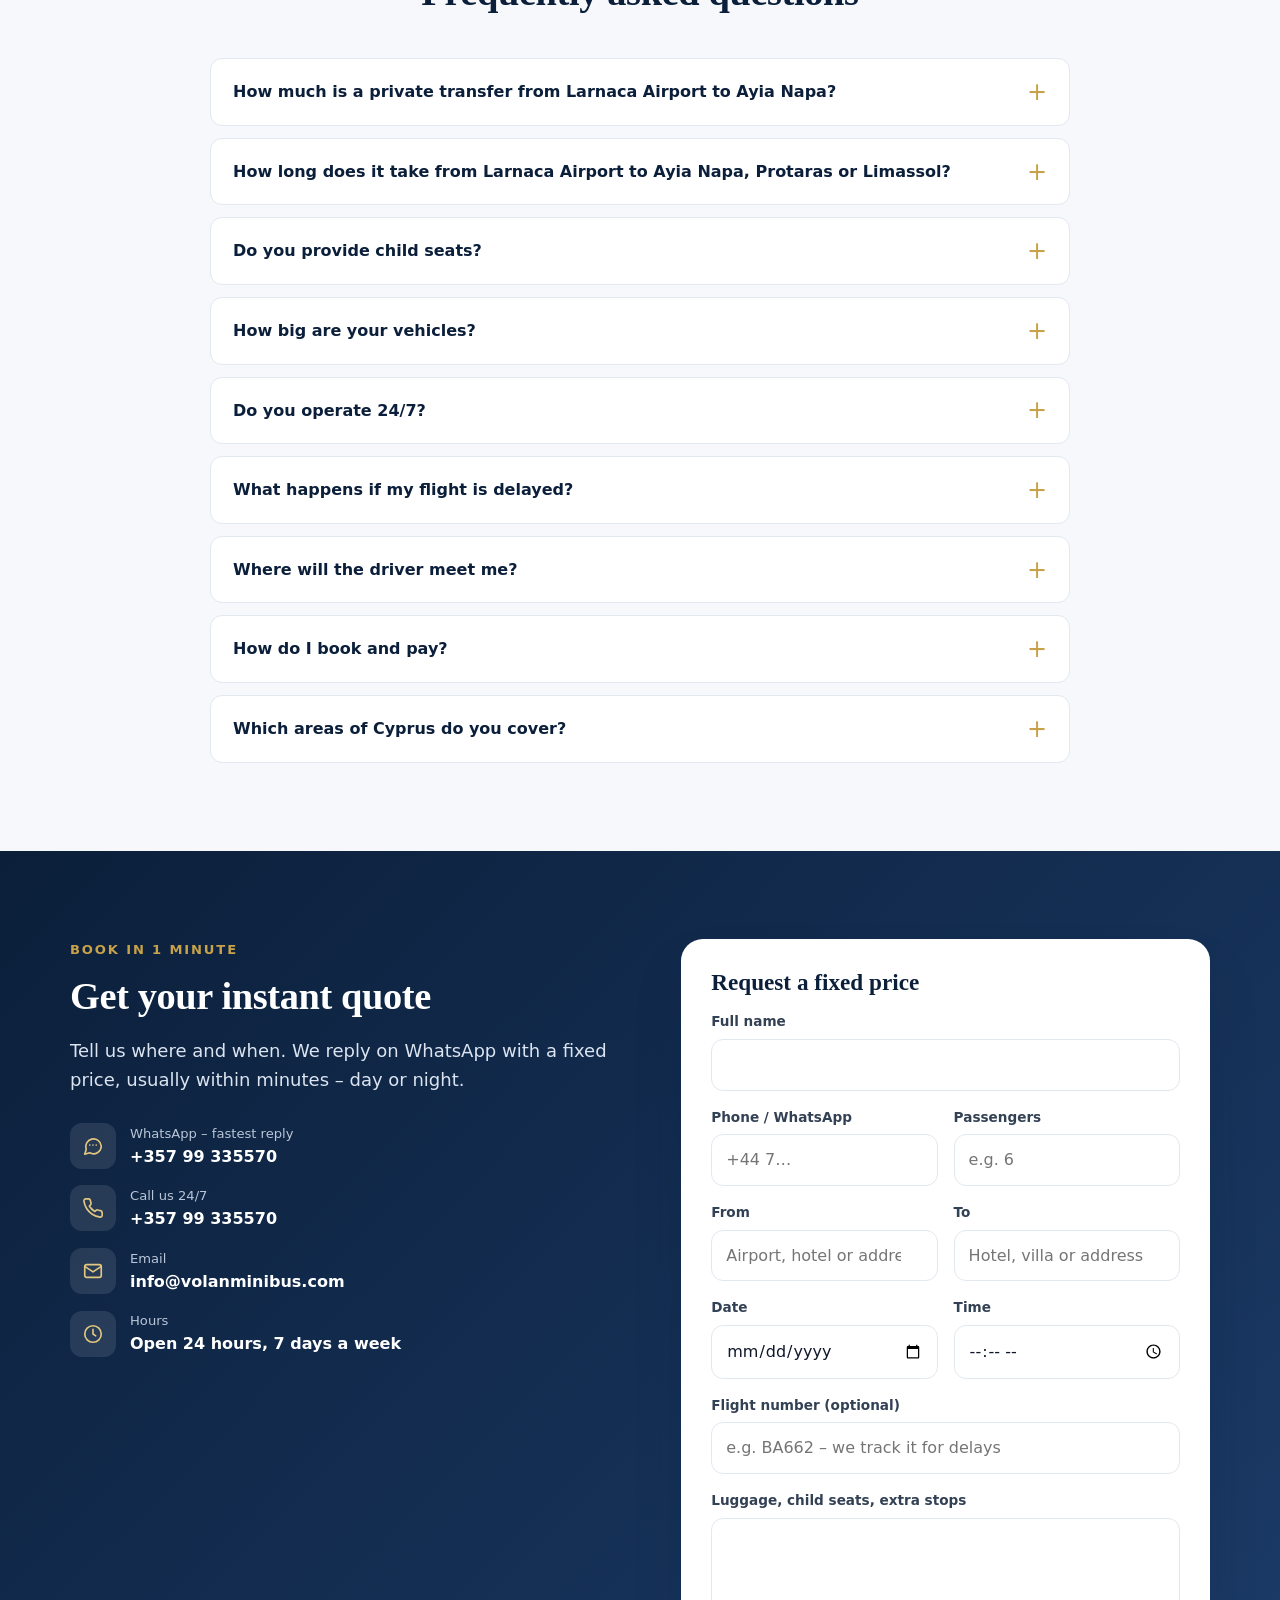
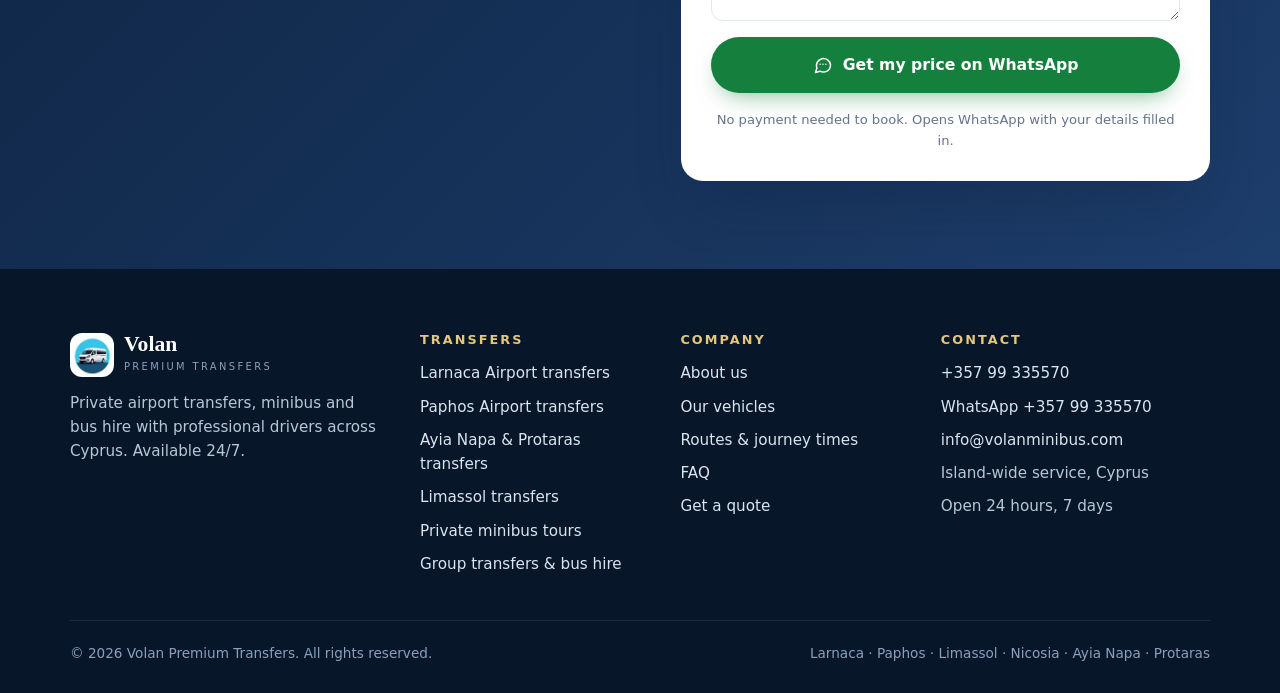
==== commit 4dd632be: "Tag WhatsApp/email enquiries as Volan Premium Transfers; add 55-seater buses to fleet - site.js pre-" ====
--- a/index.html
+++ b/index.html
@@ -222,7 +222,7 @@
    "name": "How big are your vehicles?",
    "acceptedAnswer": {
     "@type": "Answer",
-    "text": "Our minibuses have 8, 13, 17, 21 and 30 passengers, all with room for luggage. For larger groups we send several vehicles together, so we can transport any number of people."
+    "text": "We have minibuses for 8, 13, 17, 21 and 30 passengers, plus 55-seater buses, all with room for luggage. For larger groups we send several vehicles together, so we can transport any number of people."
    }
   },
   {
@@ -313,7 +313,7 @@
 <section id="services" class="section"><div class="wrap">
  <div class="section-head center"><span class="eyebrow">Our services</span><h2>Transfers and private hire across Cyprus</h2>
  <p class="lead">From a 2 a.m. arrival at Larnaca to a 50-guest wedding in Paphos – one trusted local company, one fixed price.</p></div>
- <div class="grid g3"><a class="card" href="/larnaca-airport-transfers/"><span class="ico"><svg class="icon" viewBox="0 0 24 24" aria-hidden="true"><path d="M17.8 19.2 16 11l3.5-3.5C21 6 21.5 4 21 3c-1-.5-3 0-4.5 1.5L13 8 4.8 6.2c-.5-.1-.9.1-1.1.5l-.3.5c-.2.5-.1 1 .3 1.3L9 12l-2 3H4l-1 1 3 2 2 3 1-1v-3l3-2 3.5 5.3c.3.4.8.5 1.3.3l.5-.2c.4-.3.6-.7.5-1.2z"/></svg></span><h3>Larnaca Airport transfers</h3><p>Meet &amp; greet at LCA and a private ride to Ayia Napa, Protaras, Nicosia, Limassol or anywhere on the island.</p><span class="more">Learn more <svg class="icon" viewBox="0 0 24 24" aria-hidden="true"><path d="M5 12h14M13 6l6 6-6 6"/></svg></span></a><a class="card" href="/paphos-airport-transfers/"><span class="ico"><svg class="icon" viewBox="0 0 24 24" aria-hidden="true"><path d="M17.8 19.2 16 11l3.5-3.5C21 6 21.5 4 21 3c-1-.5-3 0-4.5 1.5L13 8 4.8 6.2c-.5-.1-.9.1-1.1.5l-.3.5c-.2.5-.1 1 .3 1.3L9 12l-2 3H4l-1 1 3 2 2 3 1-1v-3l3-2 3.5 5.3c.3.4.8.5 1.3.3l.5-.2c.4-.3.6-.7.5-1.2z"/></svg></span><h3>Paphos Airport transfers</h3><p>Private pickups at PFO for Paphos, Coral Bay, Polis, Latchi and Limassol – day or night.</p><span class="more">Learn more <svg class="icon" viewBox="0 0 24 24" aria-hidden="true"><path d="M5 12h14M13 6l6 6-6 6"/></svg></span></a><a class="card" href="/ayia-napa-protaras-transfers/"><span class="ico"><svg class="icon" viewBox="0 0 24 24" aria-hidden="true"><circle cx="12" cy="12" r="4"/><path d="M12 2v2M12 20v2M4.9 4.9l1.4 1.4M17.7 17.7l1.4 1.4M2 12h2M20 12h2M4.9 19.1l1.4-1.4M17.7 6.3l1.4-1.4"/></svg></span><h3>Ayia Napa &amp; Protaras</h3><p>Our most popular routes. One minibus for the whole group – families, friends and weddings.</p><span class="more">Learn more <svg class="icon" viewBox="0 0 24 24" aria-hidden="true"><path d="M5 12h14M13 6l6 6-6 6"/></svg></span></a><a class="card" href="/limassol-transfers/"><span class="ico"><svg class="icon" viewBox="0 0 24 24" aria-hidden="true"><rect x="3" y="7" width="18" height="13" rx="2"/><path d="M8 7V5a2 2 0 0 1 2-2h4a2 2 0 0 1 2 2v2M3 13h18"/></svg></span><h3>Limassol &amp; corporate</h3><p>Punctual, discreet transfers for business travellers, cruise passengers and conferences.</p><span class="more">Learn more <svg class="icon" viewBox="0 0 24 24" aria-hidden="true"><path d="M5 12h14M13 6l6 6-6 6"/></svg></span></a><a class="card" href="/private-tours-cyprus/"><span class="ico"><svg class="icon" viewBox="0 0 24 24" aria-hidden="true"><path d="M8 3h8l-.5 6a3.5 3.5 0 0 1-7 0zM12 12.5V20M8.5 20h7"/></svg></span><h3>Private tours</h3><p>Troodos villages, wineries, Lefkara, Kourion, Cape Greco and Akamas – at your own pace.</p><span class="more">Learn more <svg class="icon" viewBox="0 0 24 24" aria-hidden="true"><path d="M5 12h14M13 6l6 6-6 6"/></svg></span></a><a class="card" href="/group-bus-hire-cyprus/"><span class="ico"><svg class="icon" viewBox="0 0 24 24" aria-hidden="true"><rect x="4" y="3" width="16" height="15" rx="3"/><path d="M4 11h16M8 18v3M16 18v3M8 14.5h.01M16 14.5h.01"/></svg></span><h3>Groups &amp; bus hire</h3><p>Minibuses for 8 to 30 passengers, and several vehicles together for any group size – weddings, teams and events.</p><span class="more">Learn more <svg class="icon" viewBox="0 0 24 24" aria-hidden="true"><path d="M5 12h14M13 6l6 6-6 6"/></svg></span></a></div>
+ <div class="grid g3"><a class="card" href="/larnaca-airport-transfers/"><span class="ico"><svg class="icon" viewBox="0 0 24 24" aria-hidden="true"><path d="M17.8 19.2 16 11l3.5-3.5C21 6 21.5 4 21 3c-1-.5-3 0-4.5 1.5L13 8 4.8 6.2c-.5-.1-.9.1-1.1.5l-.3.5c-.2.5-.1 1 .3 1.3L9 12l-2 3H4l-1 1 3 2 2 3 1-1v-3l3-2 3.5 5.3c.3.4.8.5 1.3.3l.5-.2c.4-.3.6-.7.5-1.2z"/></svg></span><h3>Larnaca Airport transfers</h3><p>Meet &amp; greet at LCA and a private ride to Ayia Napa, Protaras, Nicosia, Limassol or anywhere on the island.</p><span class="more">Learn more <svg class="icon" viewBox="0 0 24 24" aria-hidden="true"><path d="M5 12h14M13 6l6 6-6 6"/></svg></span></a><a class="card" href="/paphos-airport-transfers/"><span class="ico"><svg class="icon" viewBox="0 0 24 24" aria-hidden="true"><path d="M17.8 19.2 16 11l3.5-3.5C21 6 21.5 4 21 3c-1-.5-3 0-4.5 1.5L13 8 4.8 6.2c-.5-.1-.9.1-1.1.5l-.3.5c-.2.5-.1 1 .3 1.3L9 12l-2 3H4l-1 1 3 2 2 3 1-1v-3l3-2 3.5 5.3c.3.4.8.5 1.3.3l.5-.2c.4-.3.6-.7.5-1.2z"/></svg></span><h3>Paphos Airport transfers</h3><p>Private pickups at PFO for Paphos, Coral Bay, Polis, Latchi and Limassol – day or night.</p><span class="more">Learn more <svg class="icon" viewBox="0 0 24 24" aria-hidden="true"><path d="M5 12h14M13 6l6 6-6 6"/></svg></span></a><a class="card" href="/ayia-napa-protaras-transfers/"><span class="ico"><svg class="icon" viewBox="0 0 24 24" aria-hidden="true"><circle cx="12" cy="12" r="4"/><path d="M12 2v2M12 20v2M4.9 4.9l1.4 1.4M17.7 17.7l1.4 1.4M2 12h2M20 12h2M4.9 19.1l1.4-1.4M17.7 6.3l1.4-1.4"/></svg></span><h3>Ayia Napa &amp; Protaras</h3><p>Our most popular routes. One minibus for the whole group – families, friends and weddings.</p><span class="more">Learn more <svg class="icon" viewBox="0 0 24 24" aria-hidden="true"><path d="M5 12h14M13 6l6 6-6 6"/></svg></span></a><a class="card" href="/limassol-transfers/"><span class="ico"><svg class="icon" viewBox="0 0 24 24" aria-hidden="true"><rect x="3" y="7" width="18" height="13" rx="2"/><path d="M8 7V5a2 2 0 0 1 2-2h4a2 2 0 0 1 2 2v2M3 13h18"/></svg></span><h3>Limassol &amp; corporate</h3><p>Punctual, discreet transfers for business travellers, cruise passengers and conferences.</p><span class="more">Learn more <svg class="icon" viewBox="0 0 24 24" aria-hidden="true"><path d="M5 12h14M13 6l6 6-6 6"/></svg></span></a><a class="card" href="/private-tours-cyprus/"><span class="ico"><svg class="icon" viewBox="0 0 24 24" aria-hidden="true"><path d="M8 3h8l-.5 6a3.5 3.5 0 0 1-7 0zM12 12.5V20M8.5 20h7"/></svg></span><h3>Private tours</h3><p>Troodos villages, wineries, Lefkara, Kourion, Cape Greco and Akamas – at your own pace.</p><span class="more">Learn more <svg class="icon" viewBox="0 0 24 24" aria-hidden="true"><path d="M5 12h14M13 6l6 6-6 6"/></svg></span></a><a class="card" href="/group-bus-hire-cyprus/"><span class="ico"><svg class="icon" viewBox="0 0 24 24" aria-hidden="true"><rect x="4" y="3" width="16" height="15" rx="3"/><path d="M4 11h16M8 18v3M16 18v3M8 14.5h.01M16 14.5h.01"/></svg></span><h3>Groups &amp; bus hire</h3><p>Minibuses and buses for 8 to 55 passengers, and several vehicles together for any group size – weddings, teams and events.</p><span class="more">Learn more <svg class="icon" viewBox="0 0 24 24" aria-hidden="true"><path d="M5 12h14M13 6l6 6-6 6"/></svg></span></a></div>
 </div></section>
 
 <section id="how" class="section section-alt"><div class="wrap">
@@ -342,7 +342,7 @@
 </div></section>
 
 <section id="fleet" class="section section-alt"><div class="wrap">
- <div class="section-head center"><span class="eyebrow">Our vehicles</span><h2>Minibuses for 8 to 30 passengers</h2>
+ <div class="section-head center"><span class="eyebrow">Our vehicles</span><h2>Minibuses and buses for 8 to 55 passengers</h2>
  <p class="lead">Every group gets the right size of vehicle – air-conditioned, with room for luggage and a professional driver. For bigger groups we send several vehicles together, so there is no limit on group size.</p></div>
  <ul class="seats">
   <li><b>8</b><span><strong>Up to 8 passengers</strong>Couples, families and small groups</span></li>
@@ -350,6 +350,7 @@
   <li><b>17</b><span><strong>Up to 17 passengers</strong>Teams, golf groups and parties</span></li>
   <li><b>21</b><span><strong>Up to 21 passengers</strong>Weddings, events and corporate groups</span></li>
   <li><b>30</b><span><strong>Up to 30 passengers</strong>Large groups, tours and conferences</span></li>
+  <li><b>55</b><span><strong>Up to 55 passengers</strong>55-seater bus for big groups and events</span></li>
  </ul>
  <p class="note center">Free child seats on request. Bigger group? We combine vehicles so everyone travels together.</p>
 </div></section>
@@ -365,7 +366,7 @@
 
 <section id="faq" class="section section-alt"><div class="wrap">
  <div class="section-head center"><span class="eyebrow">FAQ</span><h2>Frequently asked questions</h2></div>
- <div class="faq"><details><summary>How much is a private transfer from Larnaca Airport to Ayia Napa?</summary><p>The price depends on the number of passengers, luggage and time of day. Send your details on WhatsApp (+357 99 335570) and we confirm a fixed price within minutes – no meter and no hidden fees.</p></details><details><summary>How long does it take from Larnaca Airport to Ayia Napa, Protaras or Limassol?</summary><p>Approximately 40–45 minutes to Ayia Napa, 45–55 minutes to Protaras and 50–60 minutes to Limassol, depending on traffic. See the <a href="#routes">routes table</a> for more journey times.</p></details><details><summary>Do you provide child seats?</summary><p>Yes. Baby seats, child seats and boosters are available free of charge on request for airport transfers and tours.</p></details><details><summary>How big are your vehicles?</summary><p>Our minibuses have 8, 13, 17, 21 and 30 passengers, all with room for luggage. For larger groups we send several vehicles together, so we can transport any number of people.</p></details><details><summary>Do you operate 24/7?</summary><p>Yes. We run airport transfers, hotel pickups and private hire 24 hours a day, 7 days a week, including early-morning and late-night flights.</p></details><details><summary>What happens if my flight is delayed?</summary><p>We track your flight and your driver adjusts to the real landing time, at no extra cost.</p></details><details><summary>Where will the driver meet me?</summary><p>Inside the arrivals hall at Larnaca or Paphos airport, holding a sign with your name. You receive the driver's contact details on WhatsApp before you land.</p></details><details><summary>How do I book and pay?</summary><p>Book via the quote form, WhatsApp, phone or email. No payment is needed to make a booking; we confirm the fixed price and all details with you in advance.</p></details><details><summary>Which areas of Cyprus do you cover?</summary><p>The whole island: Larnaca, Ayia Napa, Protaras, Paralimni, Nicosia, Limassol, Paphos, Coral Bay, Polis, Latchi and the Troodos mountains.</p></details></div>
+ <div class="faq"><details><summary>How much is a private transfer from Larnaca Airport to Ayia Napa?</summary><p>The price depends on the number of passengers, luggage and time of day. Send your details on WhatsApp (+357 99 335570) and we confirm a fixed price within minutes – no meter and no hidden fees.</p></details><details><summary>How long does it take from Larnaca Airport to Ayia Napa, Protaras or Limassol?</summary><p>Approximately 40–45 minutes to Ayia Napa, 45–55 minutes to Protaras and 50–60 minutes to Limassol, depending on traffic. See the <a href="#routes">routes table</a> for more journey times.</p></details><details><summary>Do you provide child seats?</summary><p>Yes. Baby seats, child seats and boosters are available free of charge on request for airport transfers and tours.</p></details><details><summary>How big are your vehicles?</summary><p>We have minibuses for 8, 13, 17, 21 and 30 passengers, plus 55-seater buses, all with room for luggage. For larger groups we send several vehicles together, so we can transport any number of people.</p></details><details><summary>Do you operate 24/7?</summary><p>Yes. We run airport transfers, hotel pickups and private hire 24 hours a day, 7 days a week, including early-morning and late-night flights.</p></details><details><summary>What happens if my flight is delayed?</summary><p>We track your flight and your driver adjusts to the real landing time, at no extra cost.</p></details><details><summary>Where will the driver meet me?</summary><p>Inside the arrivals hall at Larnaca or Paphos airport, holding a sign with your name. You receive the driver's contact details on WhatsApp before you land.</p></details><details><summary>How do I book and pay?</summary><p>Book via the quote form, WhatsApp, phone or email. No payment is needed to make a booking; we confirm the fixed price and all details with you in advance.</p></details><details><summary>Which areas of Cyprus do you cover?</summary><p>The whole island: Larnaca, Ayia Napa, Protaras, Paralimni, Nicosia, Limassol, Paphos, Coral Bay, Polis, Latchi and the Troodos mountains.</p></details></div>
 </div></section>
 
 <section id="quote" class="section quote">
@@ -421,6 +422,6 @@
  </div>
 </footer>
 <a class="wa-float" href="https://wa.me/35799335570" target="_blank" rel="noopener" aria-label="Chat with us on WhatsApp" data-loc="float"><svg viewBox="0 0 24 24" aria-hidden="true"><path d="M12 2.2A9.7 9.7 0 0 0 3.6 16.8L2.3 21.7l5-1.3A9.7 9.7 0 1 0 12 2.2zm0 17.7a8 8 0 0 1-4.1-1.1l-.3-.2-3 .8.8-2.9-.2-.3A8 8 0 1 1 12 19.9zm4.4-6c-.2-.1-1.4-.7-1.7-.8-.2-.1-.4-.1-.5.1l-.8 1c-.1.2-.3.2-.5.1a6.6 6.6 0 0 1-3.3-2.9c-.2-.4.2-.4.7-1.3.1-.2 0-.3 0-.4l-.8-1.8c-.2-.5-.4-.4-.5-.4h-.5a.9.9 0 0 0-.7.3 2.8 2.8 0 0 0-.9 2.1 4.9 4.9 0 0 0 1 2.6 11.2 11.2 0 0 0 4.3 3.8c1.6.7 2.2.7 3 .6.5-.1 1.4-.6 1.6-1.1.2-.6.2-1 .1-1.1l-.5-.3z"/></svg></a>
-<script src="/assets/js/site.js?v=5977149f" defer></script>
+<script src="/assets/js/site.js?v=d14ae8ff" defer></script>
 </body>
 </html>
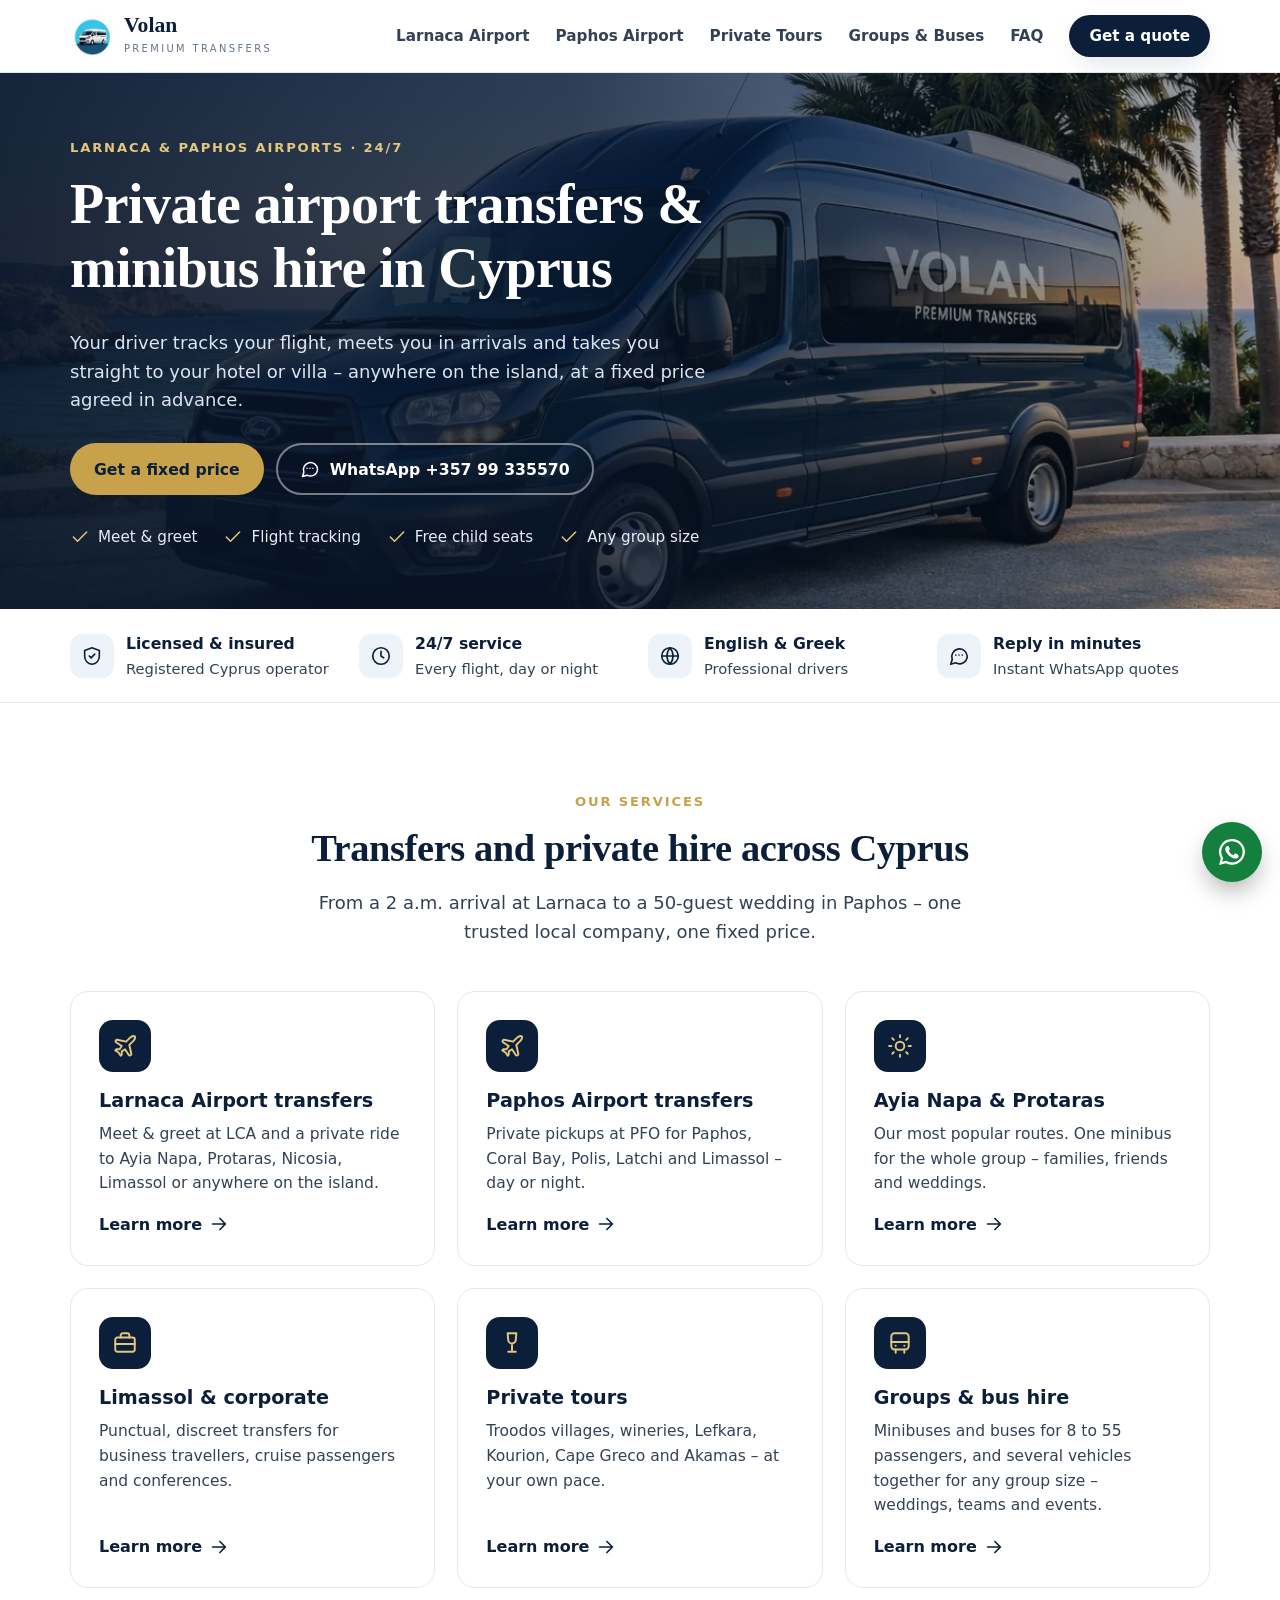
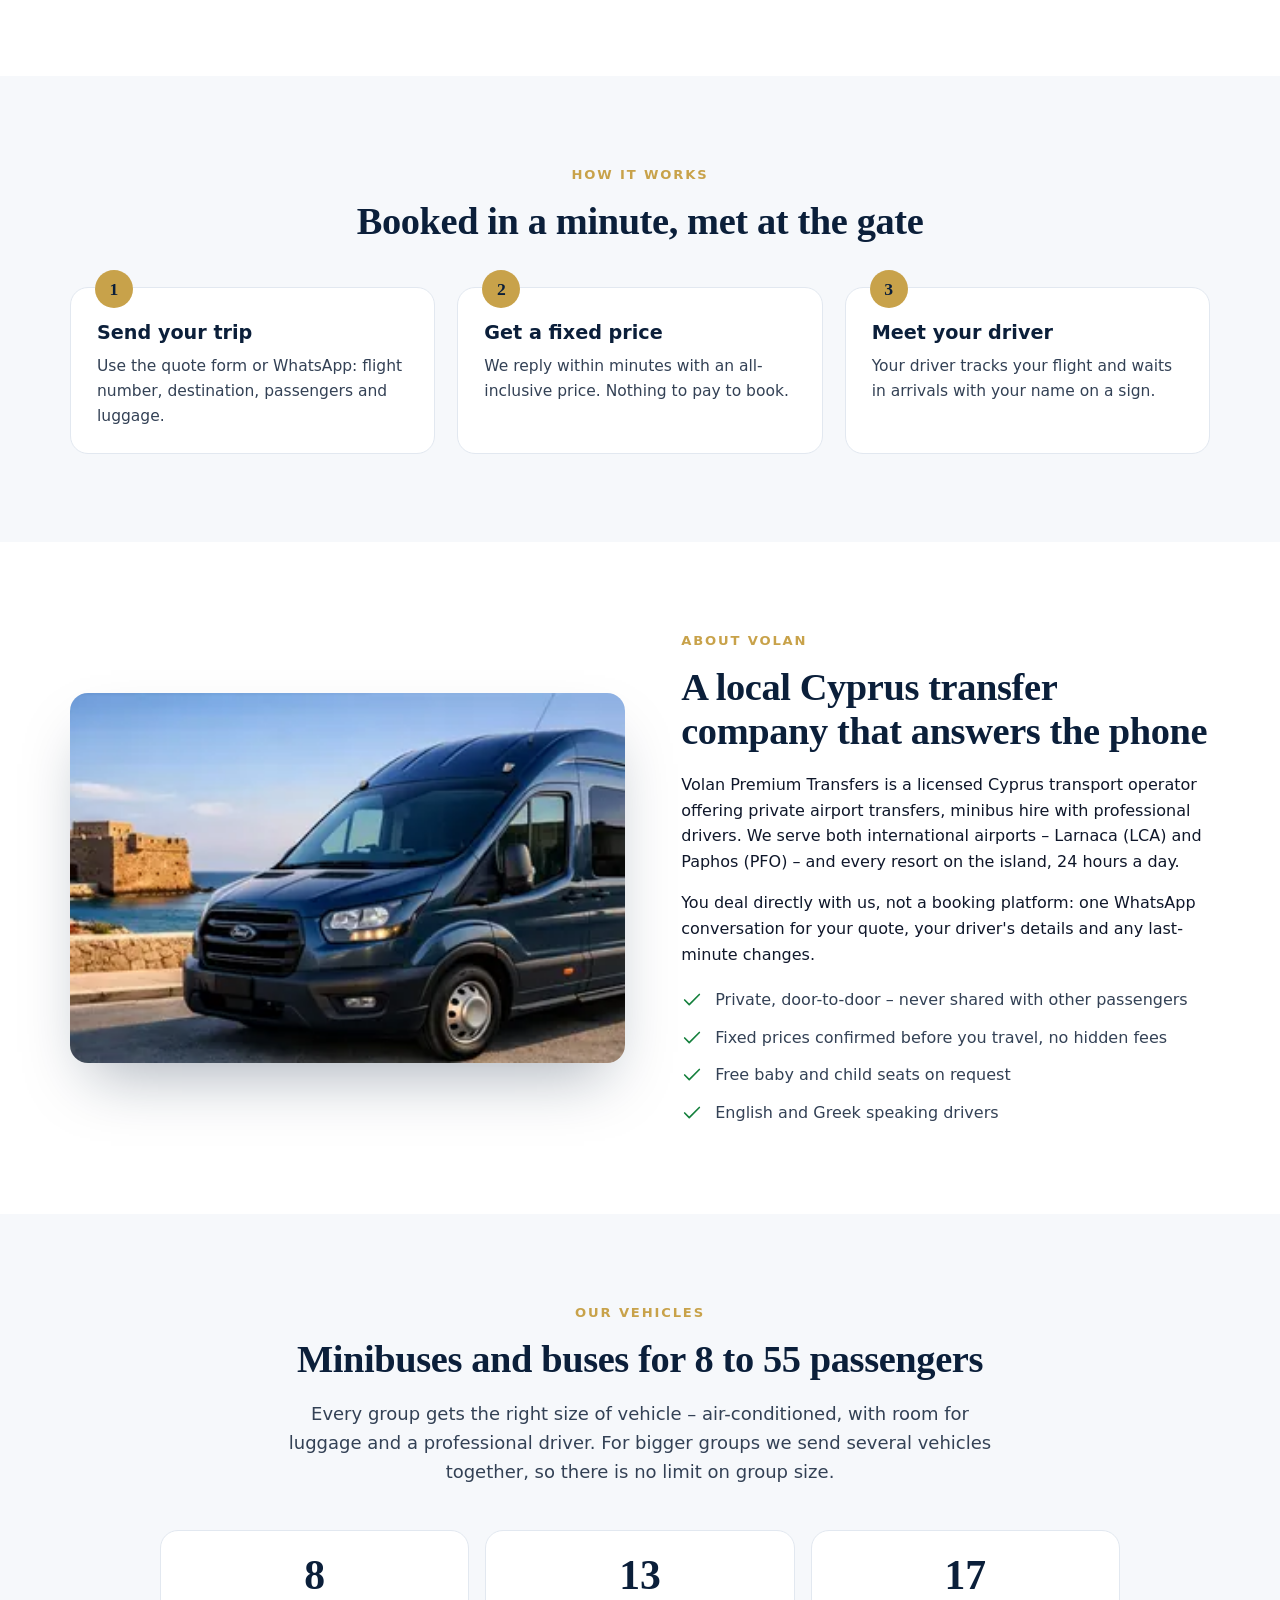
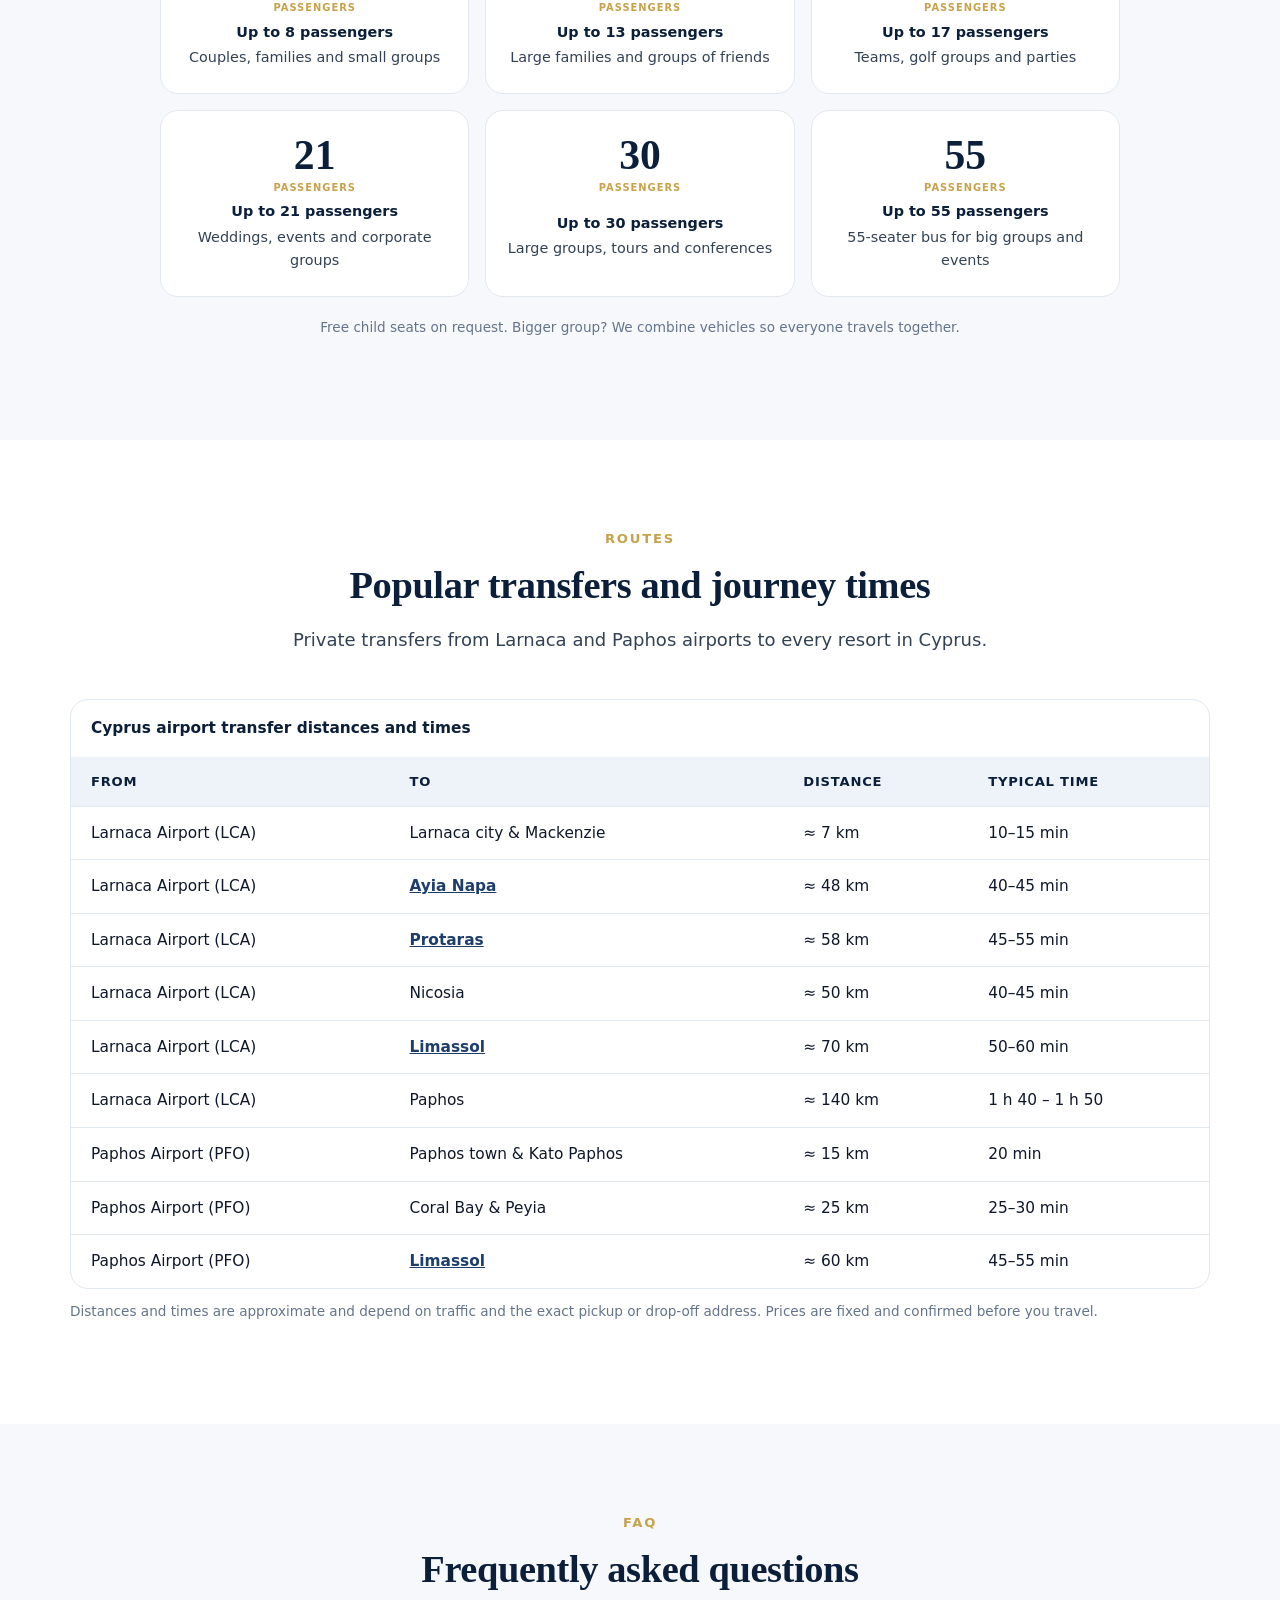
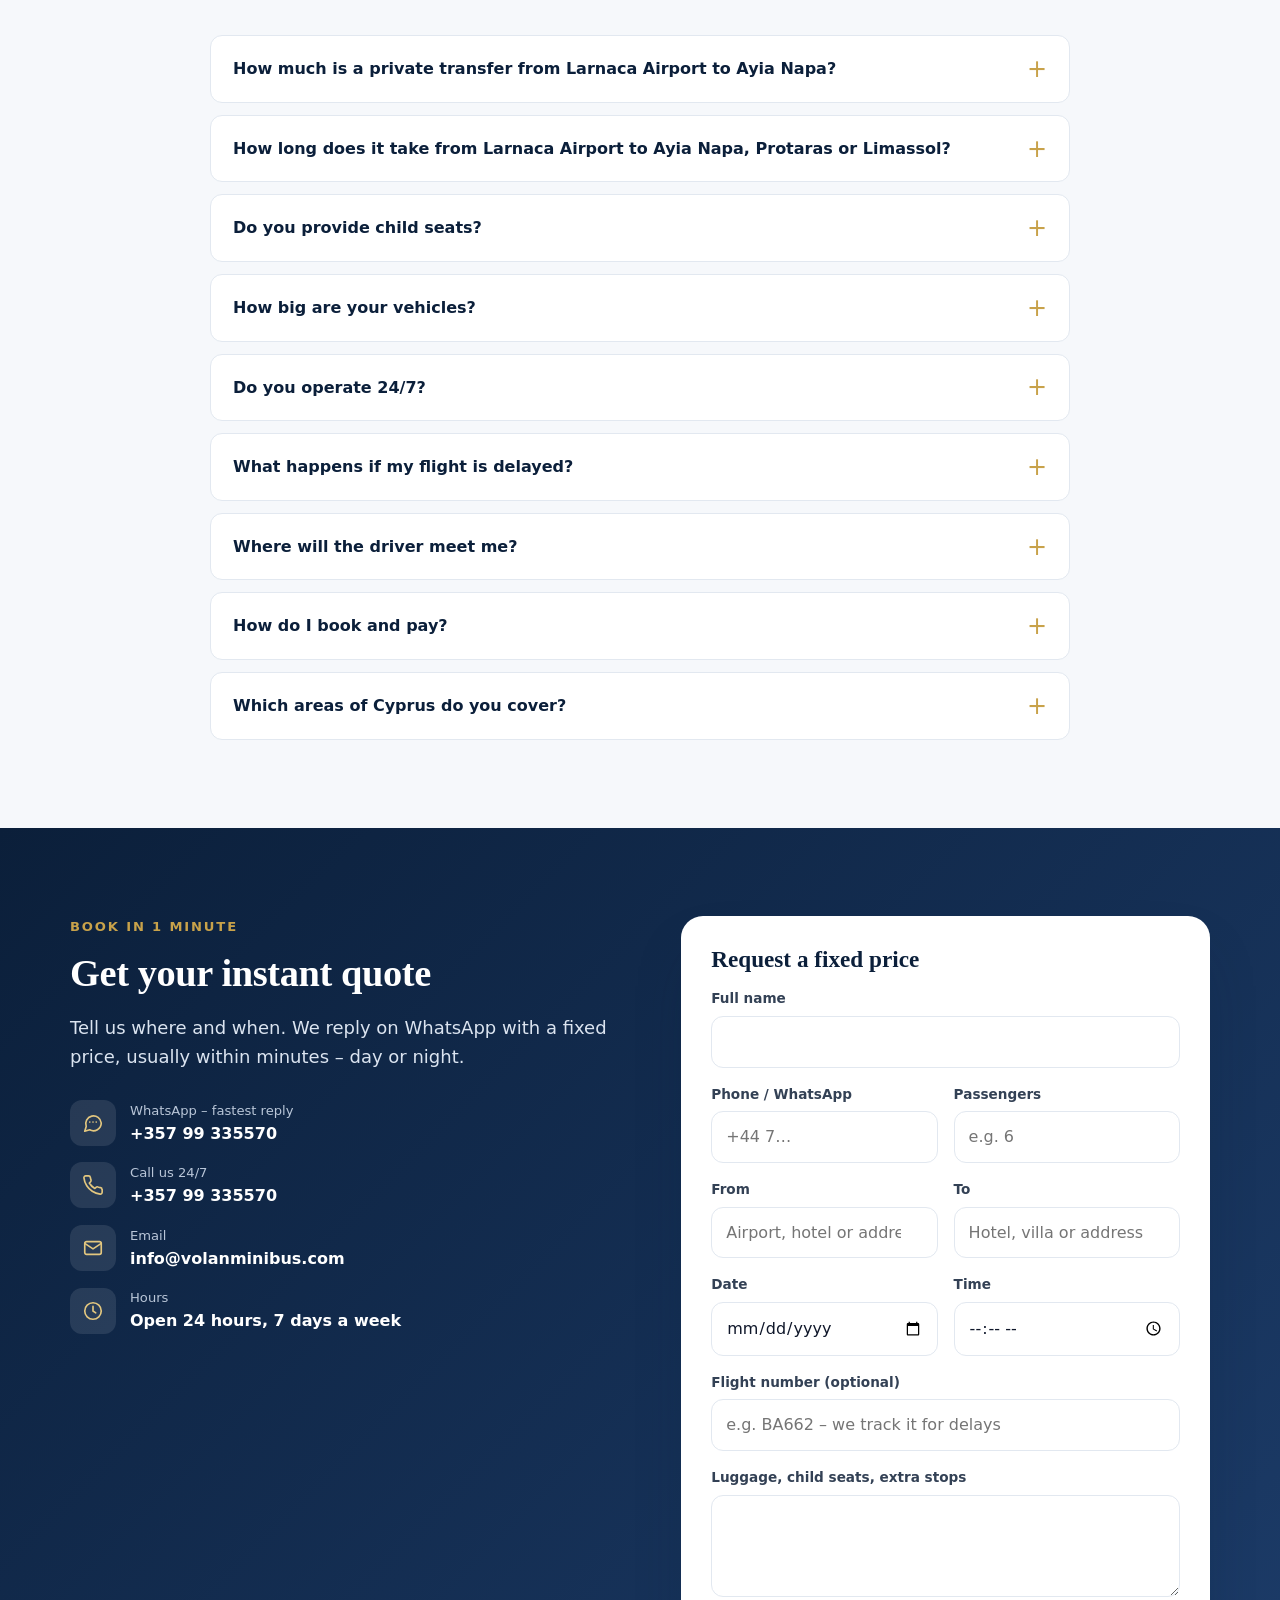
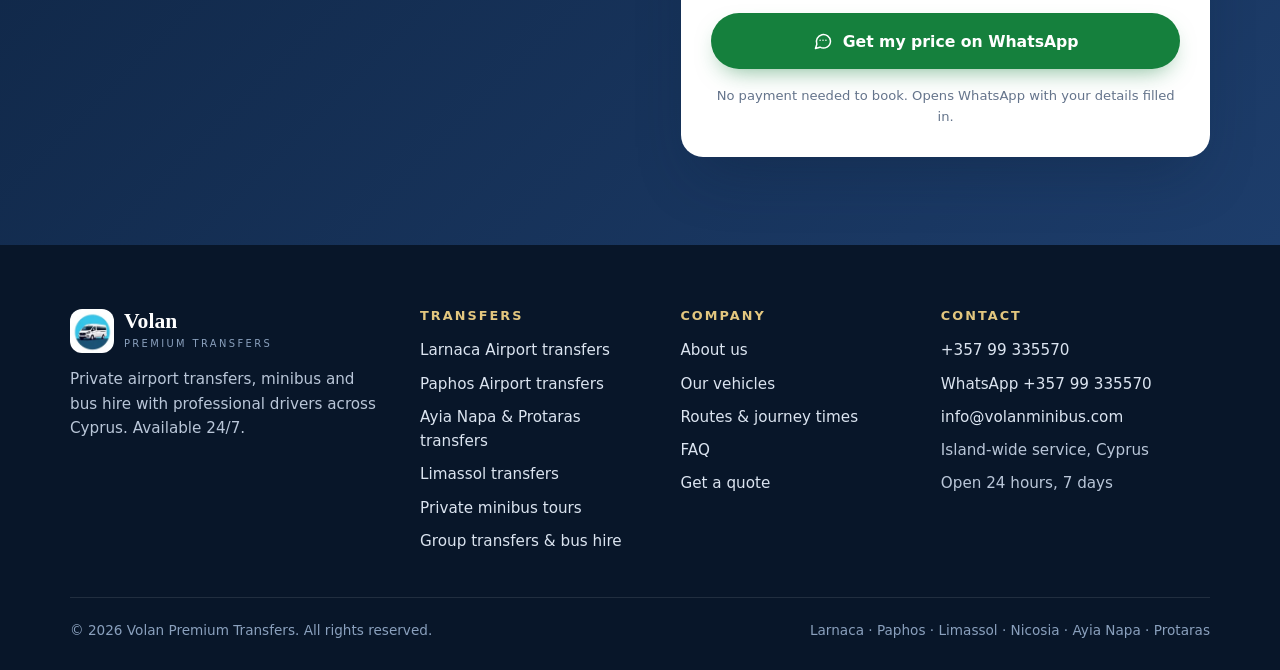
==== commit f23557cb: "Fleet section: 3 boxes per row centred on desktop, 2 per row on phones Co-Authored-By: Claude Opus 5" ====
--- a/index.html
+++ b/index.html
@@ -25,7 +25,7 @@
 <meta name="twitter:description" content="Private airport transfers in Cyprus from Larnaca &amp; Paphos to Ayia Napa, Protaras, Limassol &amp; more. Any group size, free child seats, meet &amp; greet. 24/7.">
 <meta name="twitter:image" content="https://volanpremiumtransfers.com/assets/img/og-image.jpg">
 <link rel="preload" as="image" href="/assets/img/van-coast-960.webp" imagesrcset="/assets/img/van-coast-640.webp 640w, /assets/img/van-coast-960.webp 960w, /assets/img/van-coast-1536.webp 1536w" imagesizes="100vw" fetchpriority="high">
-<link rel="stylesheet" href="/assets/css/site.css?v=f9078033">
+<link rel="stylesheet" href="/assets/css/site.css?v=f41608de">
 <script async src="https://www.googletagmanager.com/gtag/js?id=G-36GFT8VNKB"></script>
 <script>window.dataLayer=window.dataLayer||[];function gtag(){dataLayer.push(arguments);}gtag('js',new Date());gtag('config','G-36GFT8VNKB');</script>
 <script type="application/ld+json">{
--- a/assets/css/site.css
+++ b/assets/css/site.css
@@ -267,7 +267,7 @@
 }
 @media (min-width:721px){.hero-inner{padding:64px 0 60px}.hero .hero-img{object-position:75% 50%}}
 /* Fleet seat sizes */
-.seats{list-style:none;padding:0;margin:0;display:grid;grid-template-columns:repeat(5,1fr);gap:16px}
+.seats{list-style:none;padding:0;margin:0 auto;max-width:960px;display:grid;grid-template-columns:repeat(3,1fr);gap:16px}
 .seats li{background:#fff;border:1px solid var(--line);border-radius:var(--radius);padding:24px 18px;text-align:center;display:grid;gap:8px;justify-items:center}
 .seats b{font-family:var(--serif);font-size:2.6rem;line-height:1;color:var(--navy)}
 .seats b::after{content:"passengers";display:block;font-family:var(--sans);font-size:.62rem;letter-spacing:.1em;text-transform:uppercase;color:var(--gold);margin-top:6px}
@@ -275,8 +275,9 @@
 .seats span{font-size:.9rem;color:var(--ink-2)}
 .note.center{text-align:center;margin-top:20px}
 @media (max-width:860px){
-  .seats{grid-template-columns:1fr}
-  .seats li{grid-template-columns:72px 1fr;text-align:left;justify-items:start;align-items:center;padding:16px 18px}
-  .seats b{font-size:2rem;justify-self:center}
+  .seats{grid-template-columns:repeat(2,1fr);gap:12px;max-width:560px}
+  .seats li{padding:18px 12px;gap:6px}
+  .seats b{font-size:2.1rem}
+  .seats span{font-size:.85rem;line-height:1.4}
 }
 .eyebrow::before{display:none}
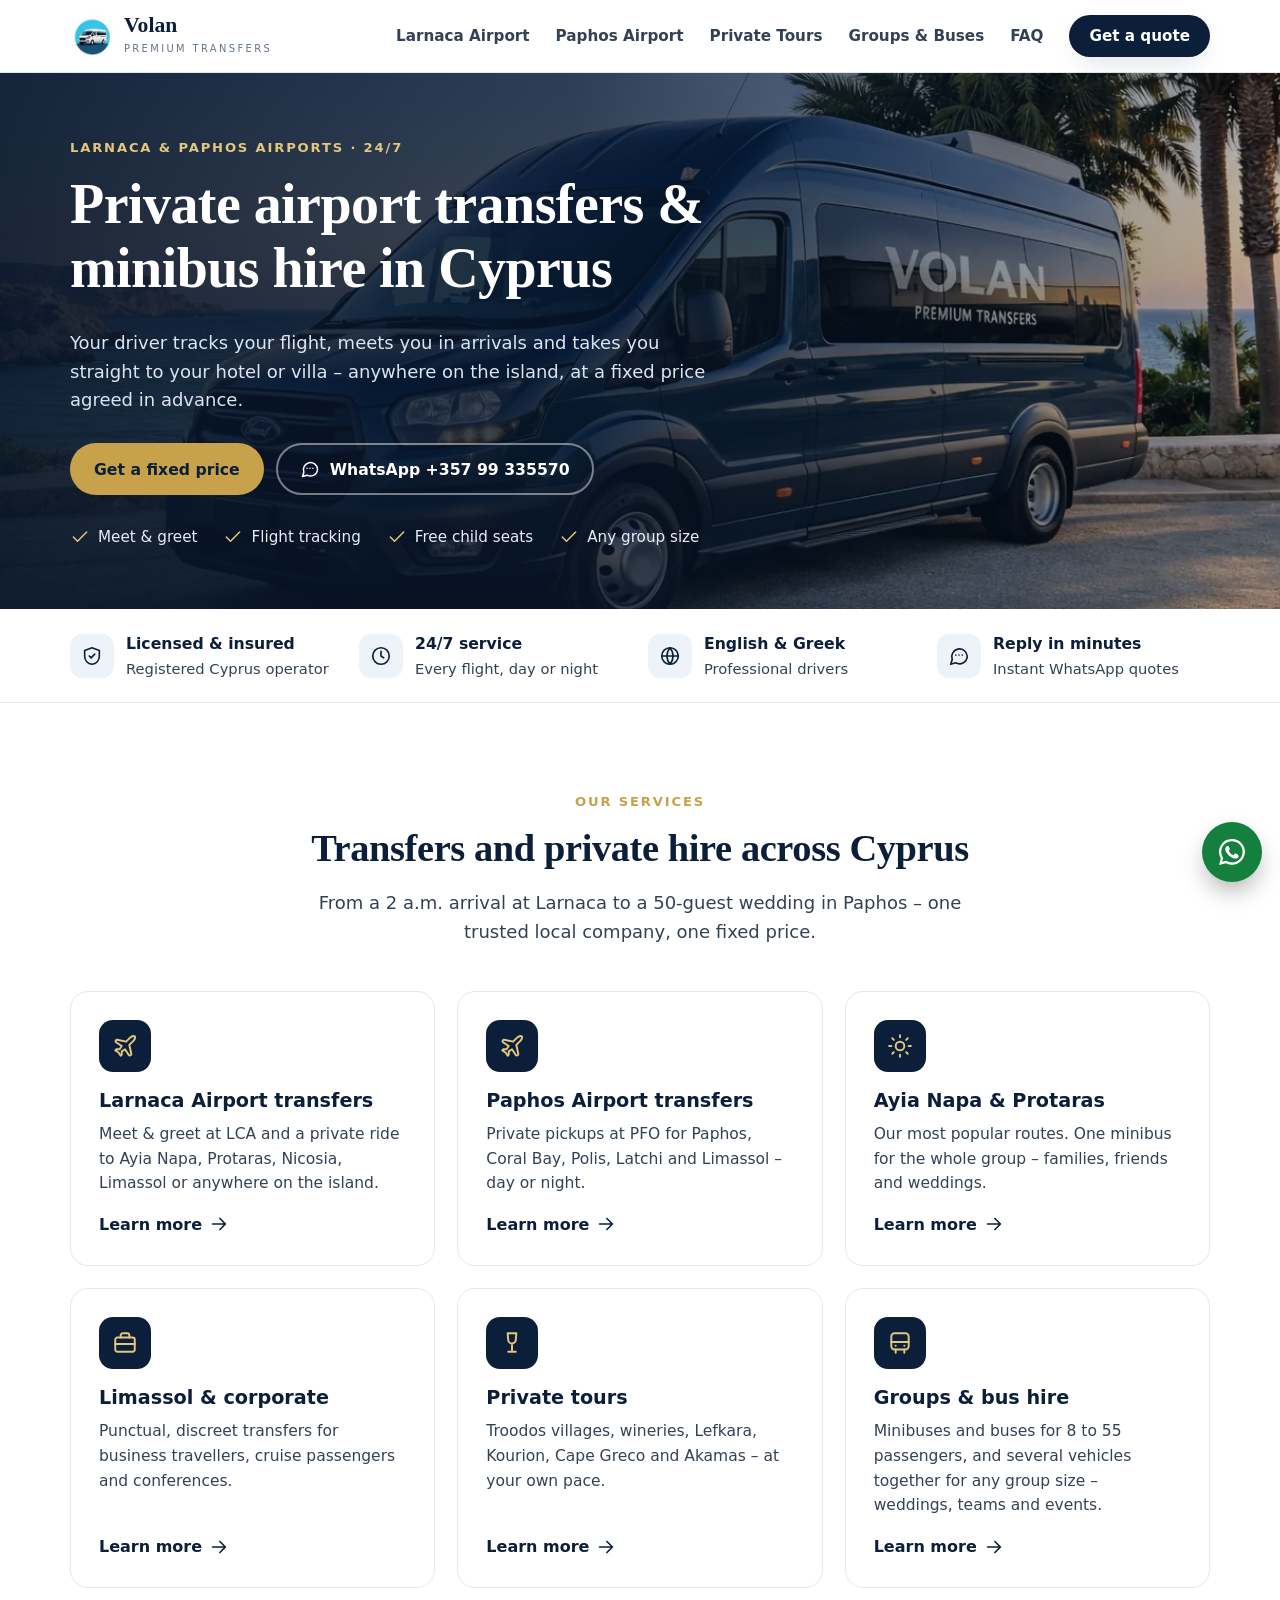
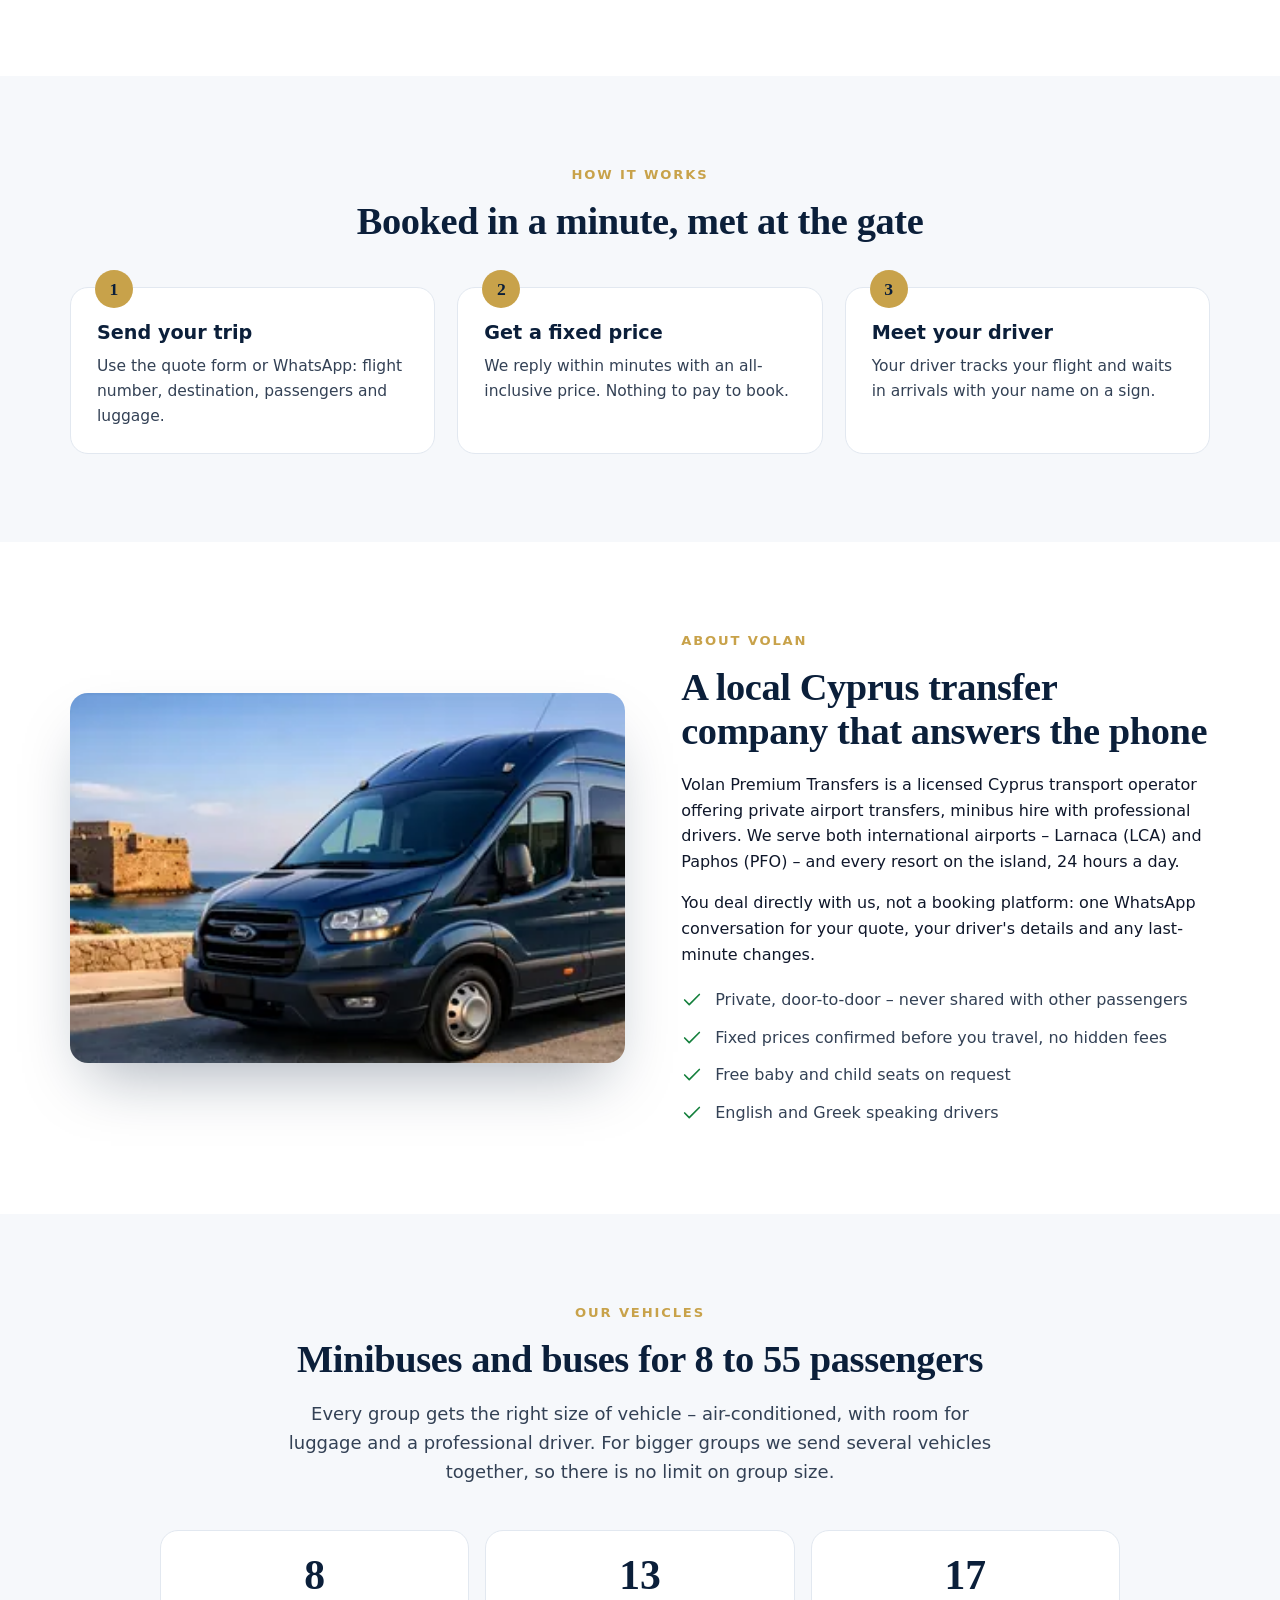
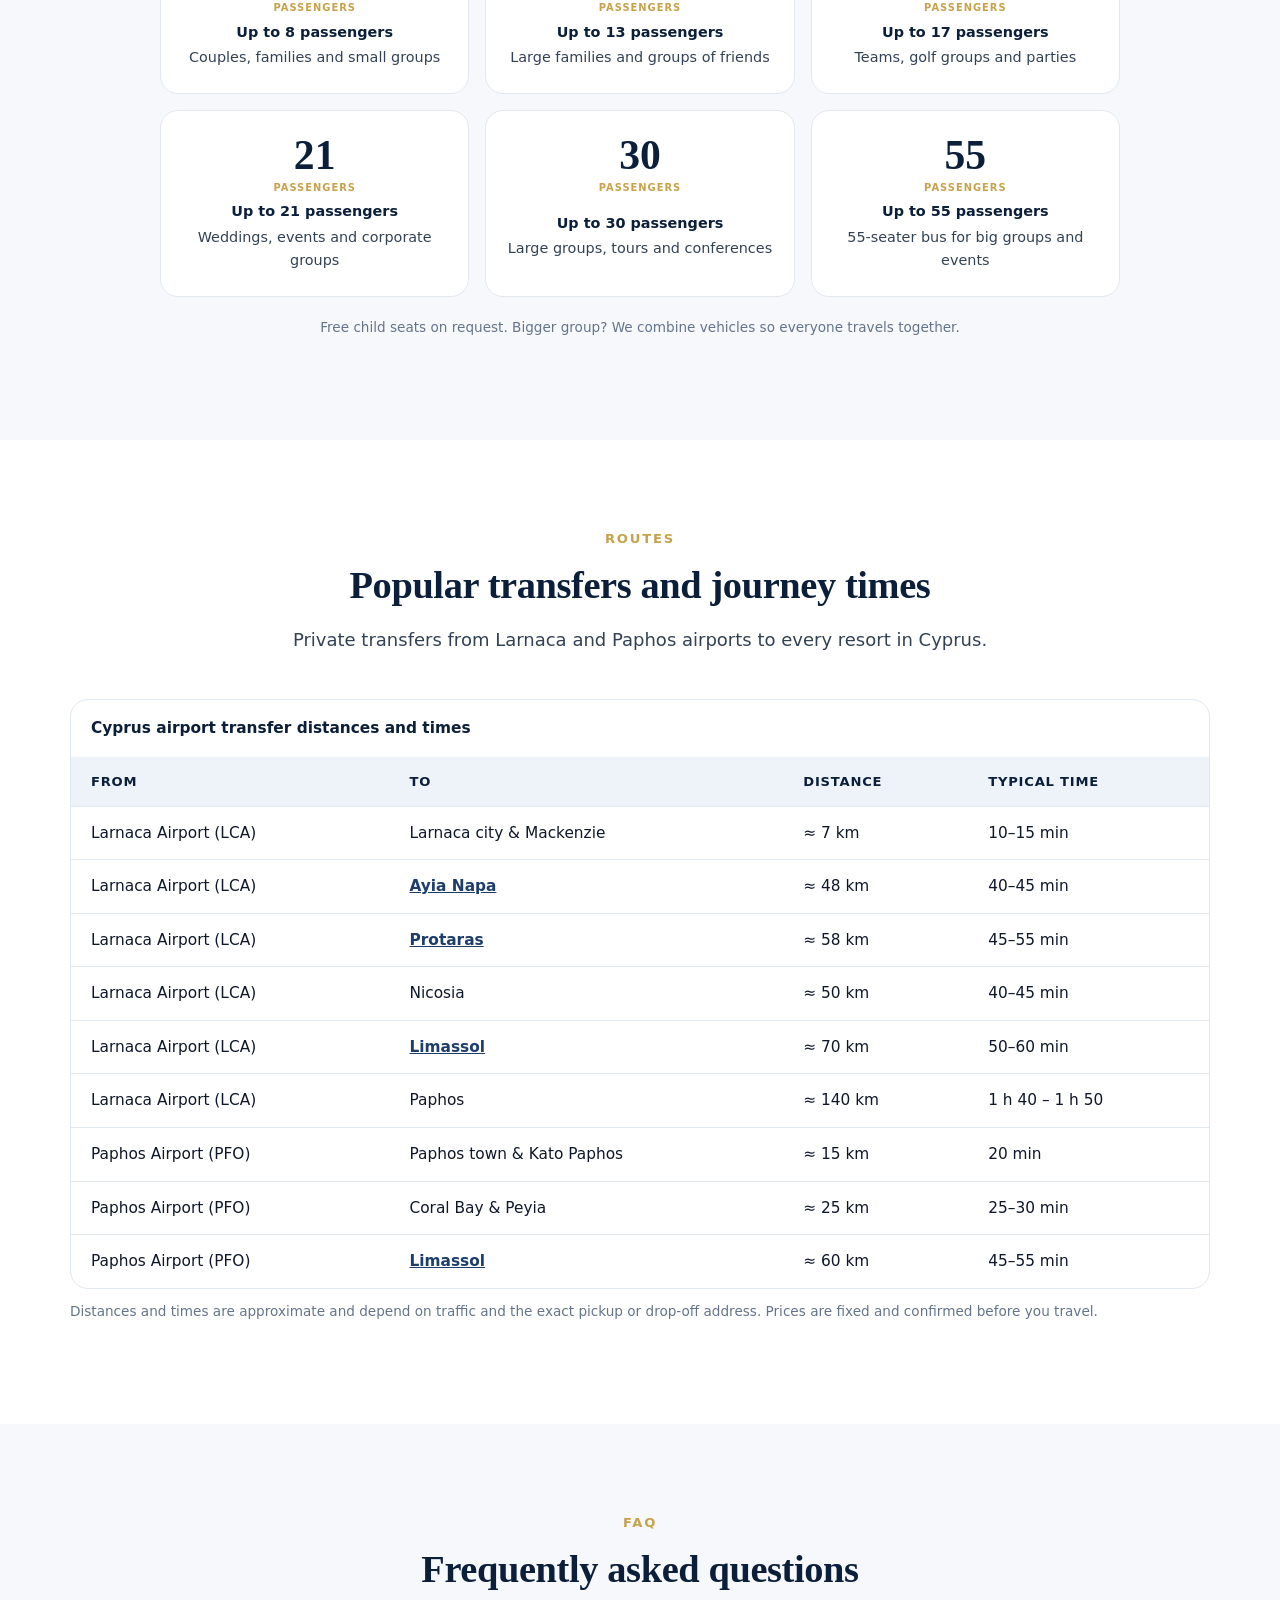
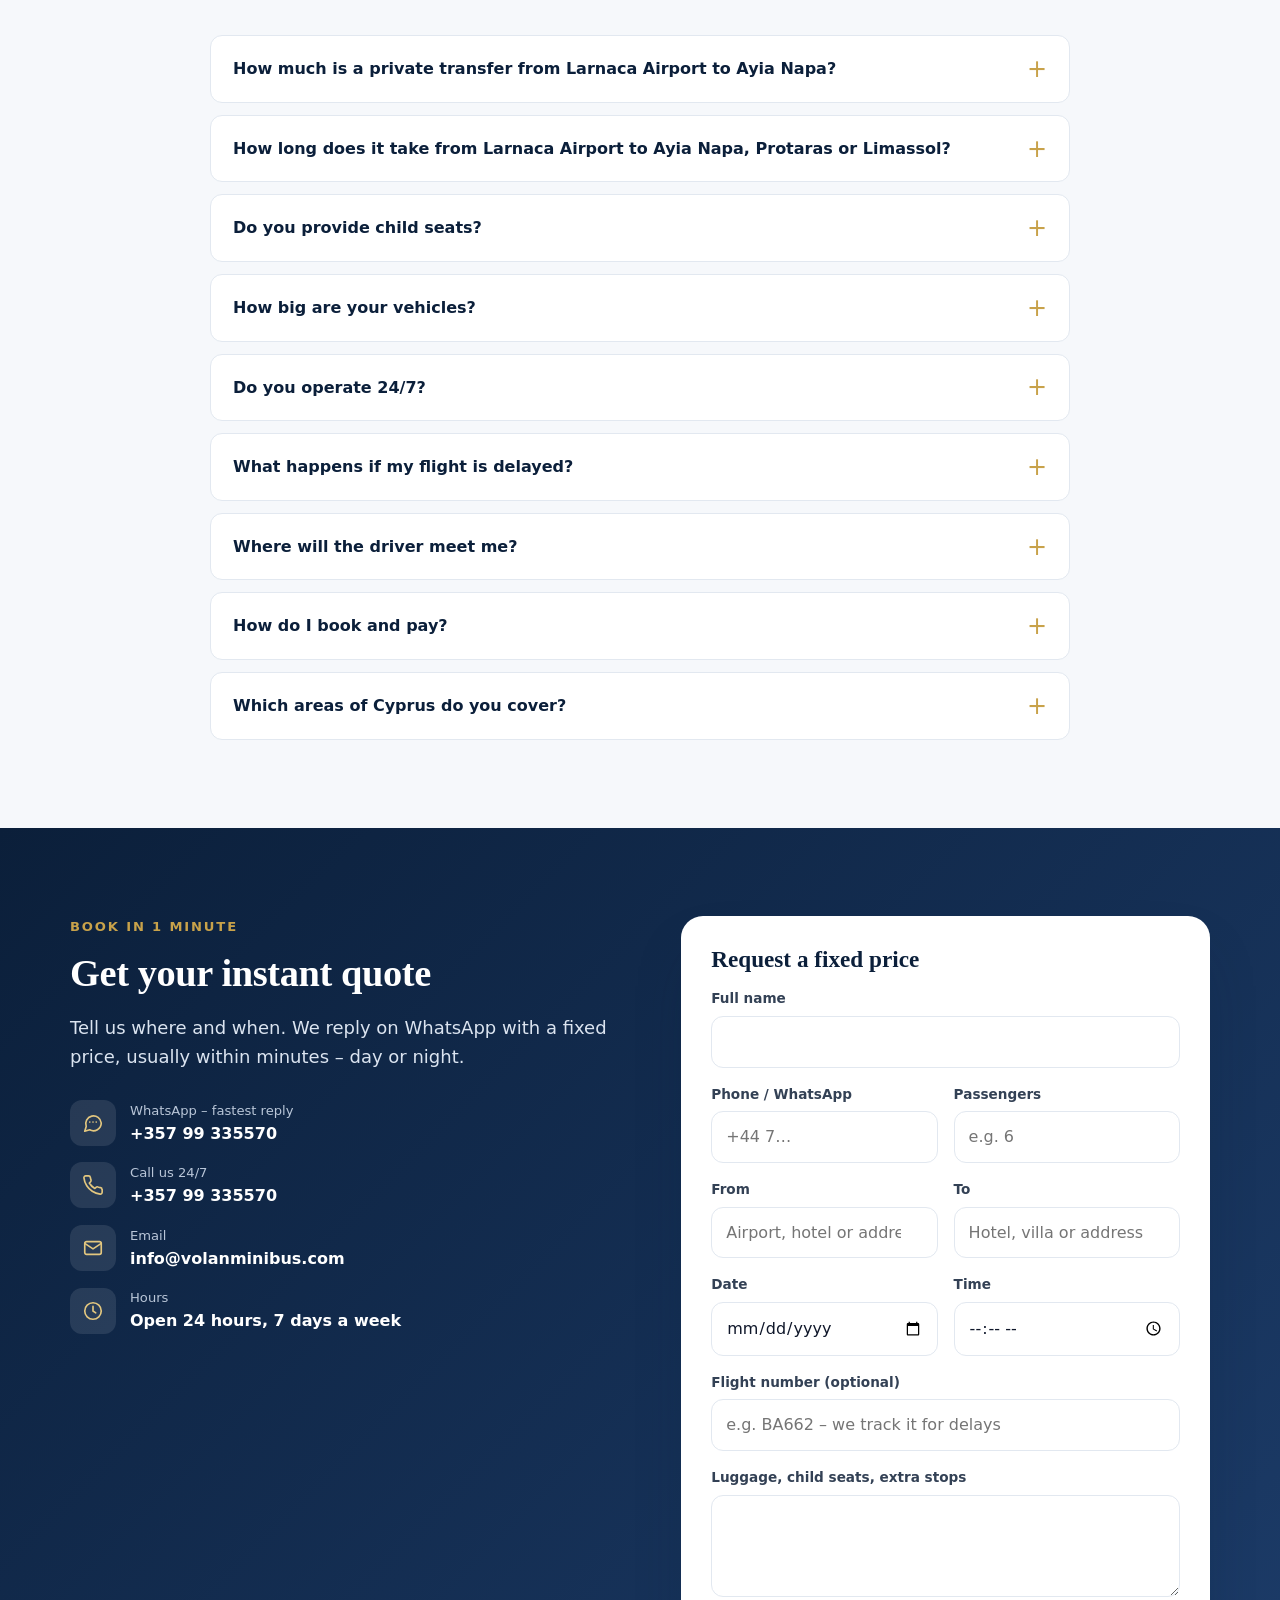
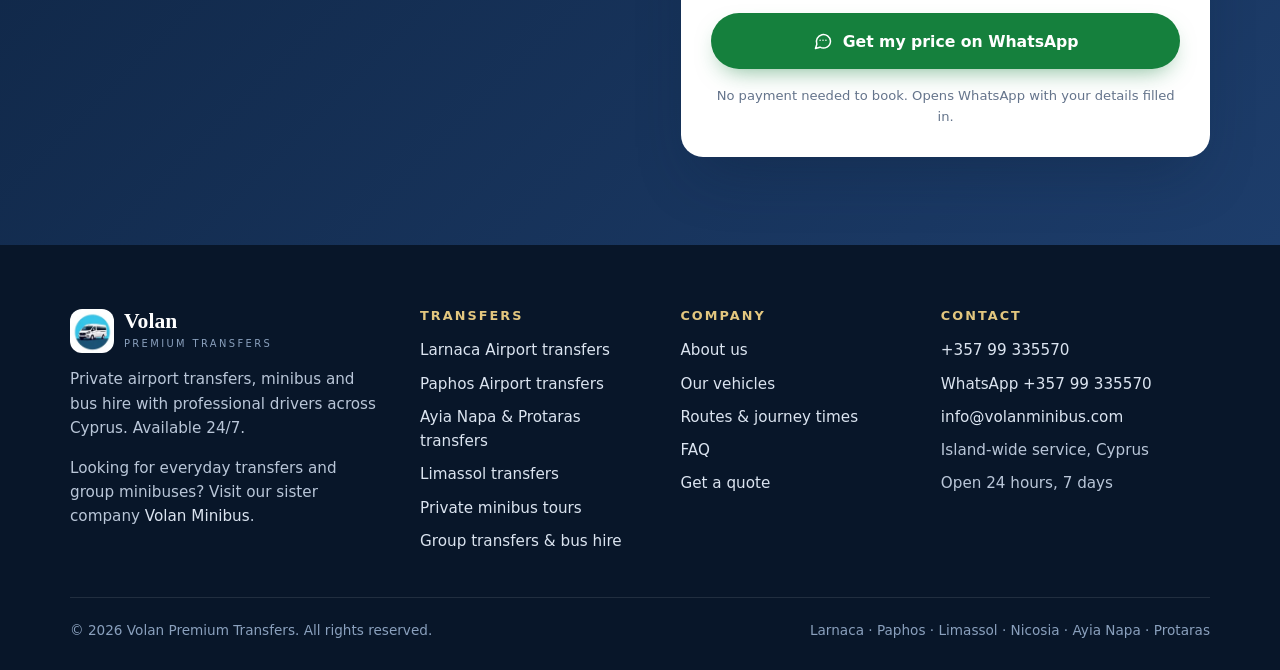
==== commit f40c3bde: "Footer: link to sister company Volan Minibus; update handoff (all 7 pages indexed) Co-Authored-By: C" ====
--- a/index.html
+++ b/index.html
@@ -407,6 +407,7 @@
    <div>
     <a class="brand" href="/"><picture><source srcset="/assets/img/logo-96.webp" type="image/webp"><img src="/assets/img/logo-96.png" width="44" height="44" alt="" loading="lazy"></picture><span><b>Volan</b><small>Premium Transfers</small></span></a>
     <p>Private airport transfers, minibus and bus hire with professional drivers across Cyprus. Available 24/7.</p>
+    <p>Looking for everyday transfers and group minibuses? Visit our sister company <a href="https://volanminibus.com/">Volan Minibus</a>.</p>
    </div>
    <div><h2>Transfers</h2><ul><li><a href="/larnaca-airport-transfers/">Larnaca Airport transfers</a></li><li><a href="/paphos-airport-transfers/">Paphos Airport transfers</a></li><li><a href="/ayia-napa-protaras-transfers/">Ayia Napa &amp; Protaras transfers</a></li><li><a href="/limassol-transfers/">Limassol transfers</a></li><li><a href="/private-tours-cyprus/">Private minibus tours</a></li><li><a href="/group-bus-hire-cyprus/">Group transfers &amp; bus hire</a></li></ul></div>
    <div><h2>Company</h2><ul><li><a href="/#about">About us</a></li><li><a href="/#fleet">Our vehicles</a></li><li><a href="/#routes">Routes &amp; journey times</a></li><li><a href="/#faq">FAQ</a></li><li><a href="/#quote">Get a quote</a></li></ul></div>
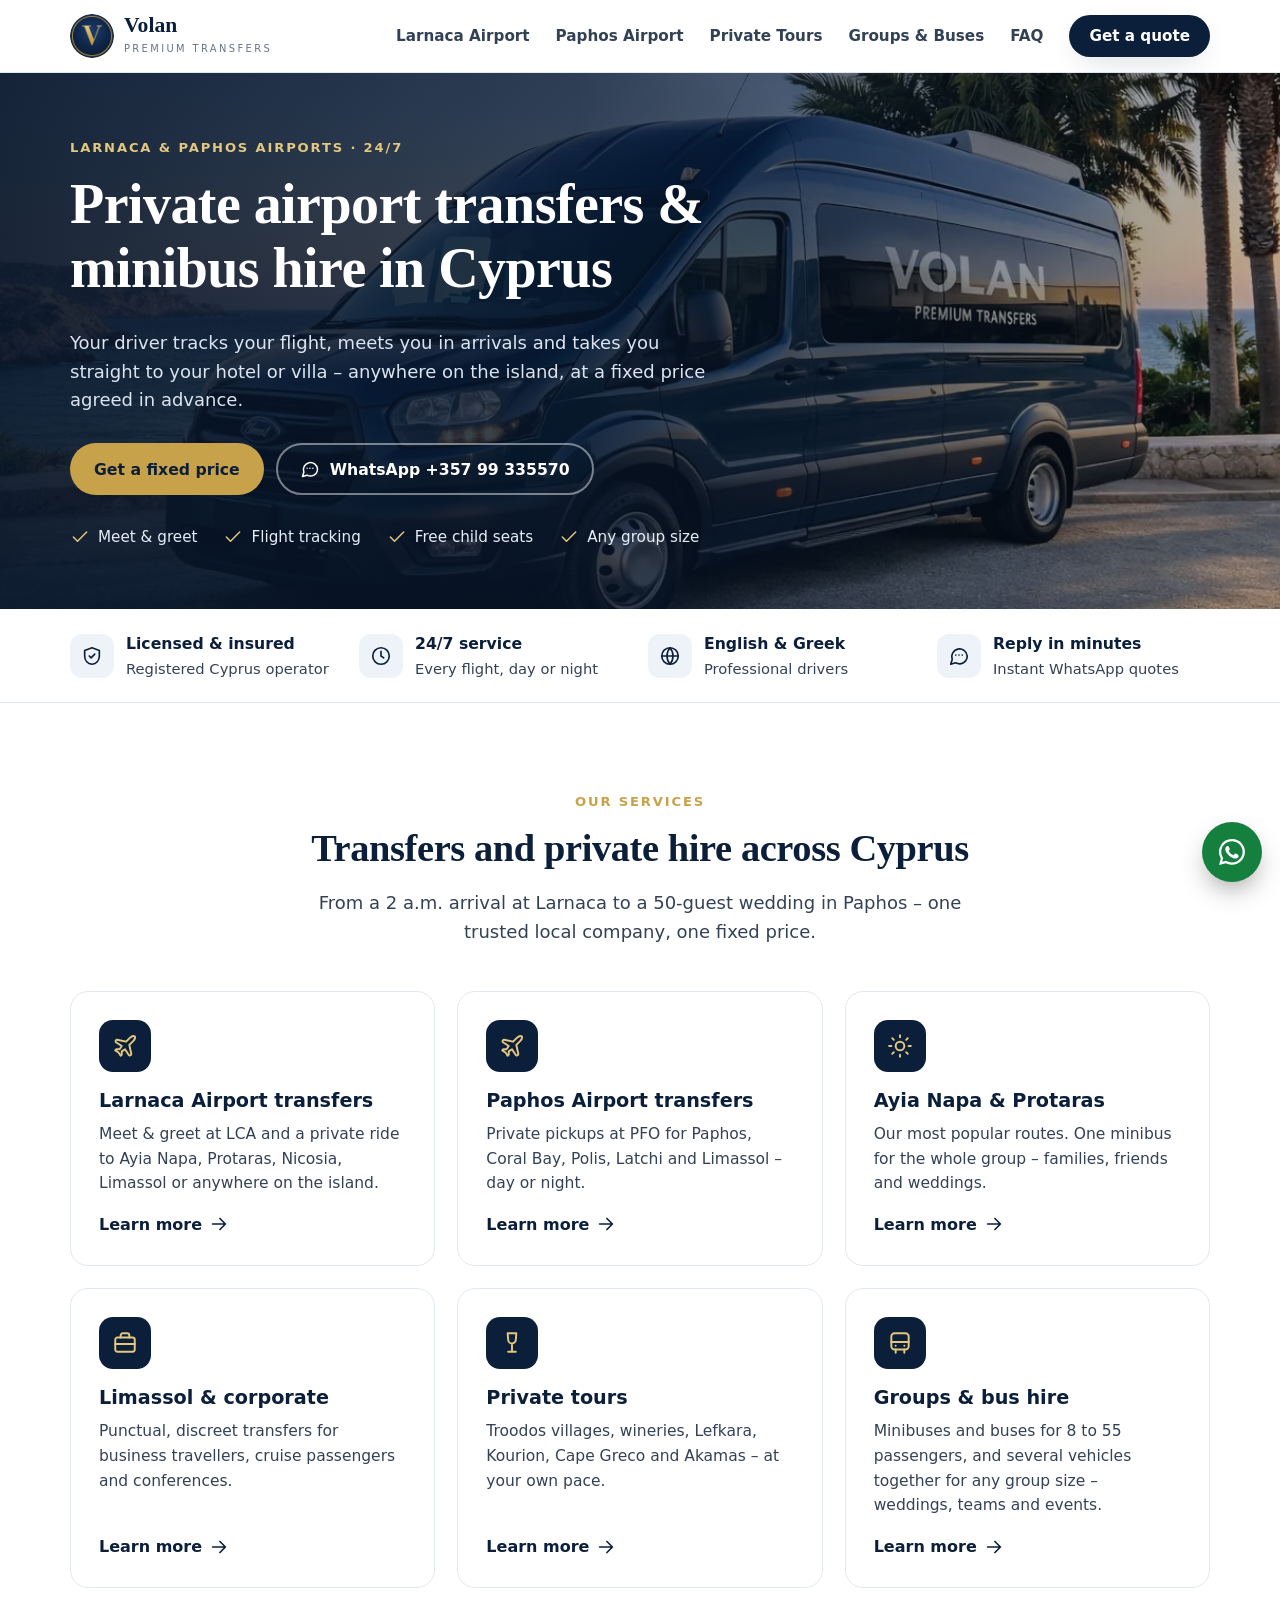
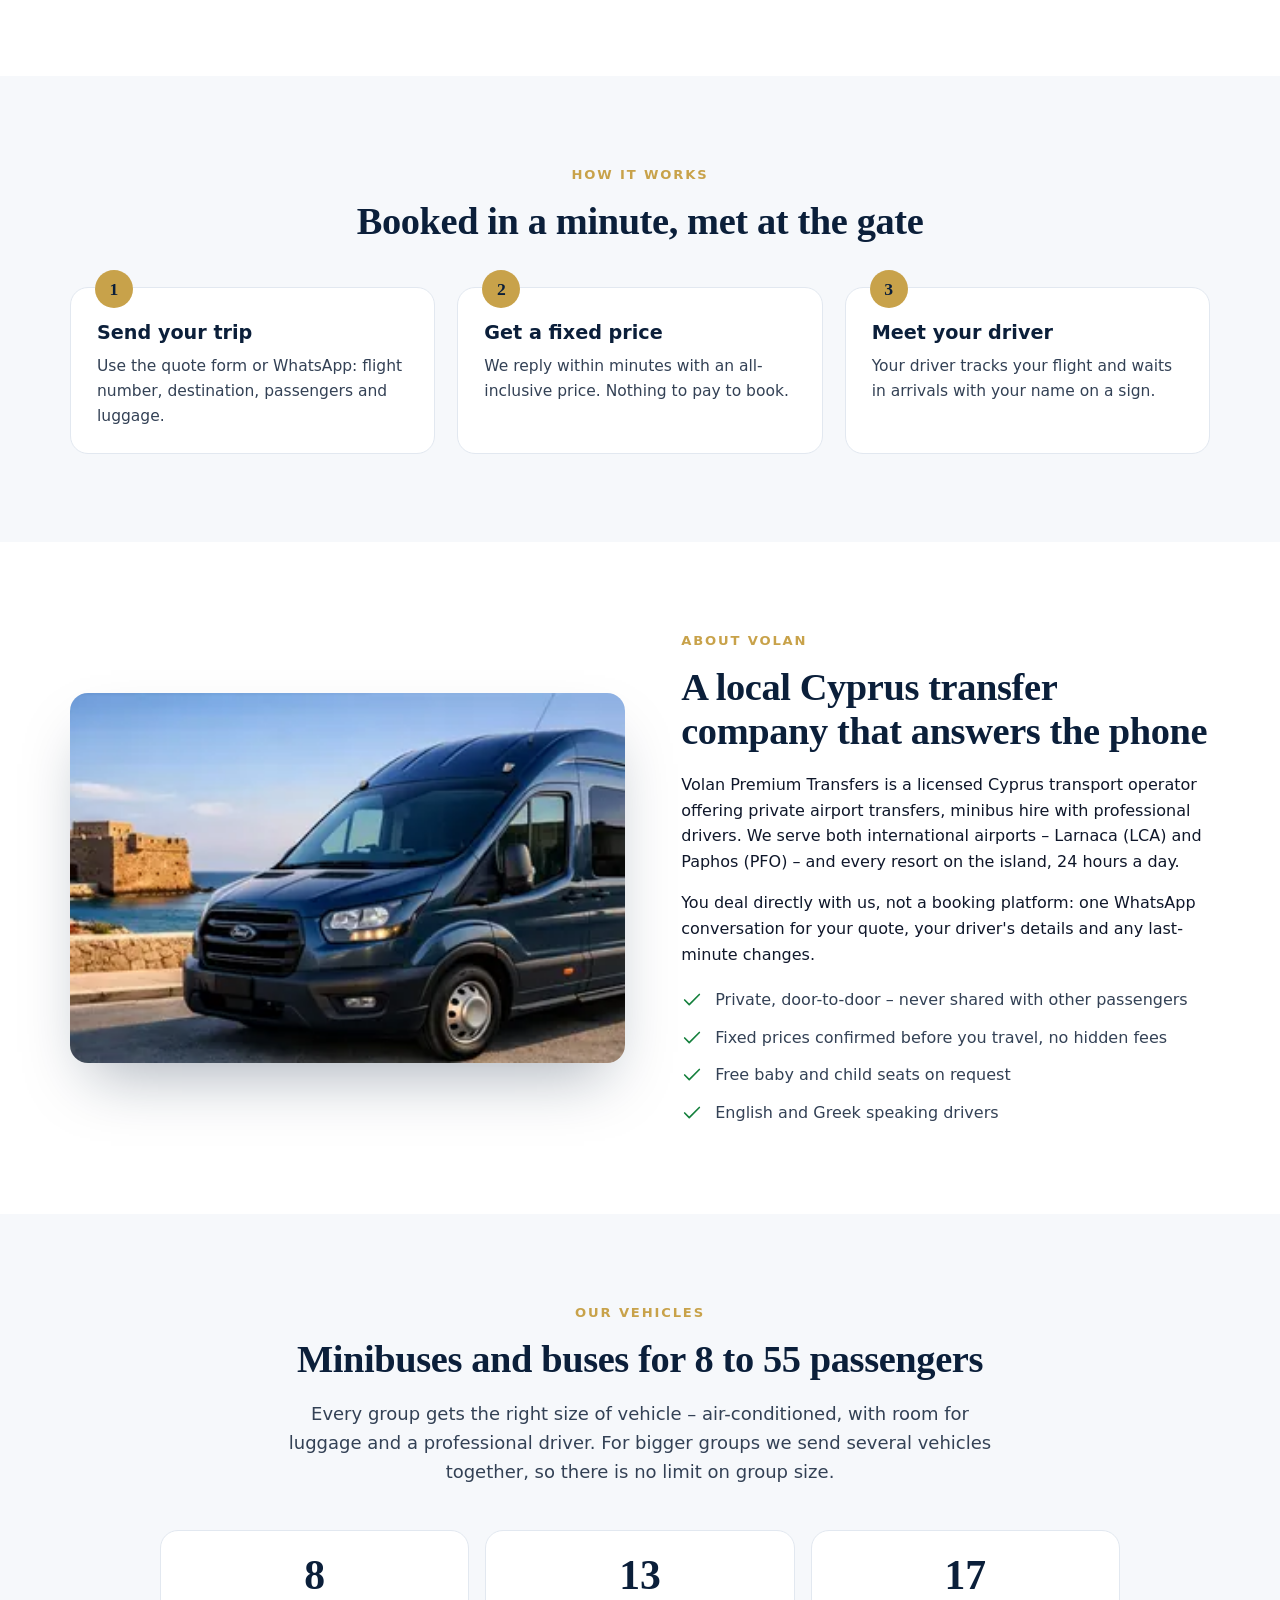
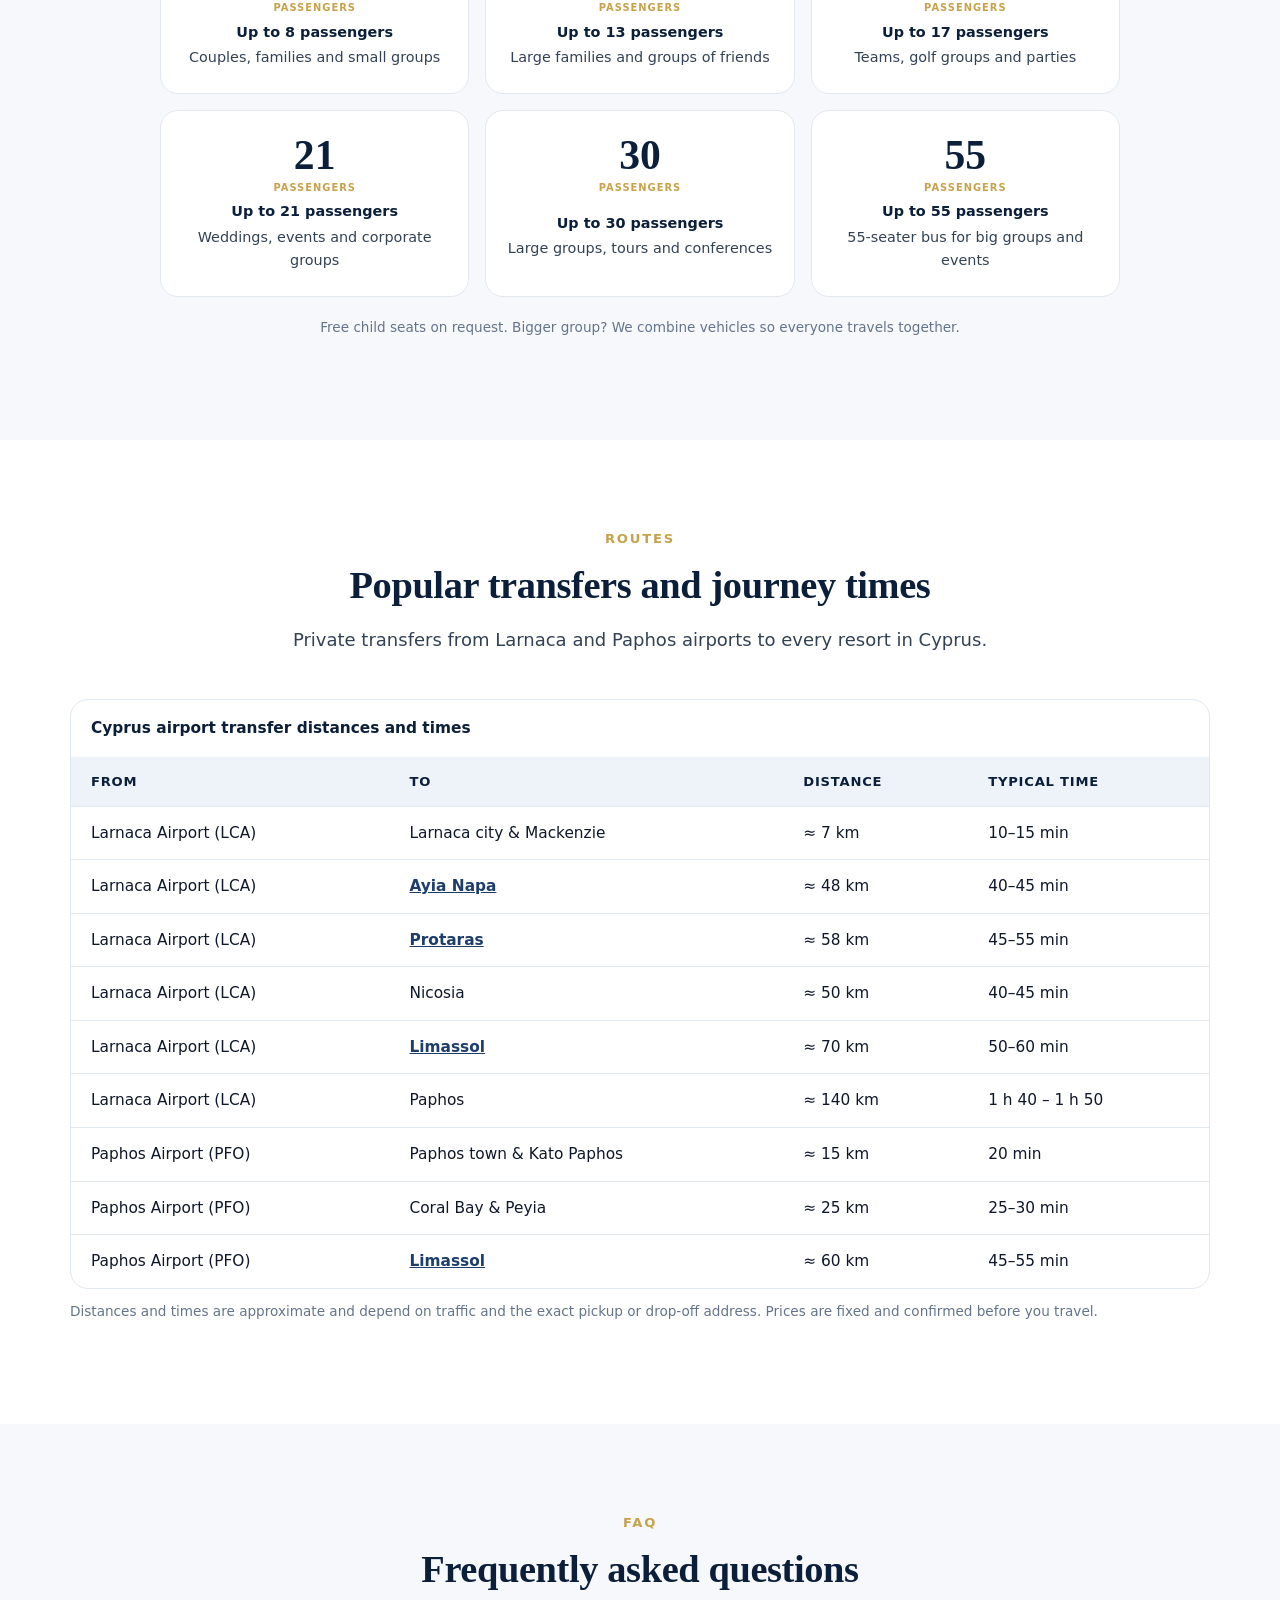
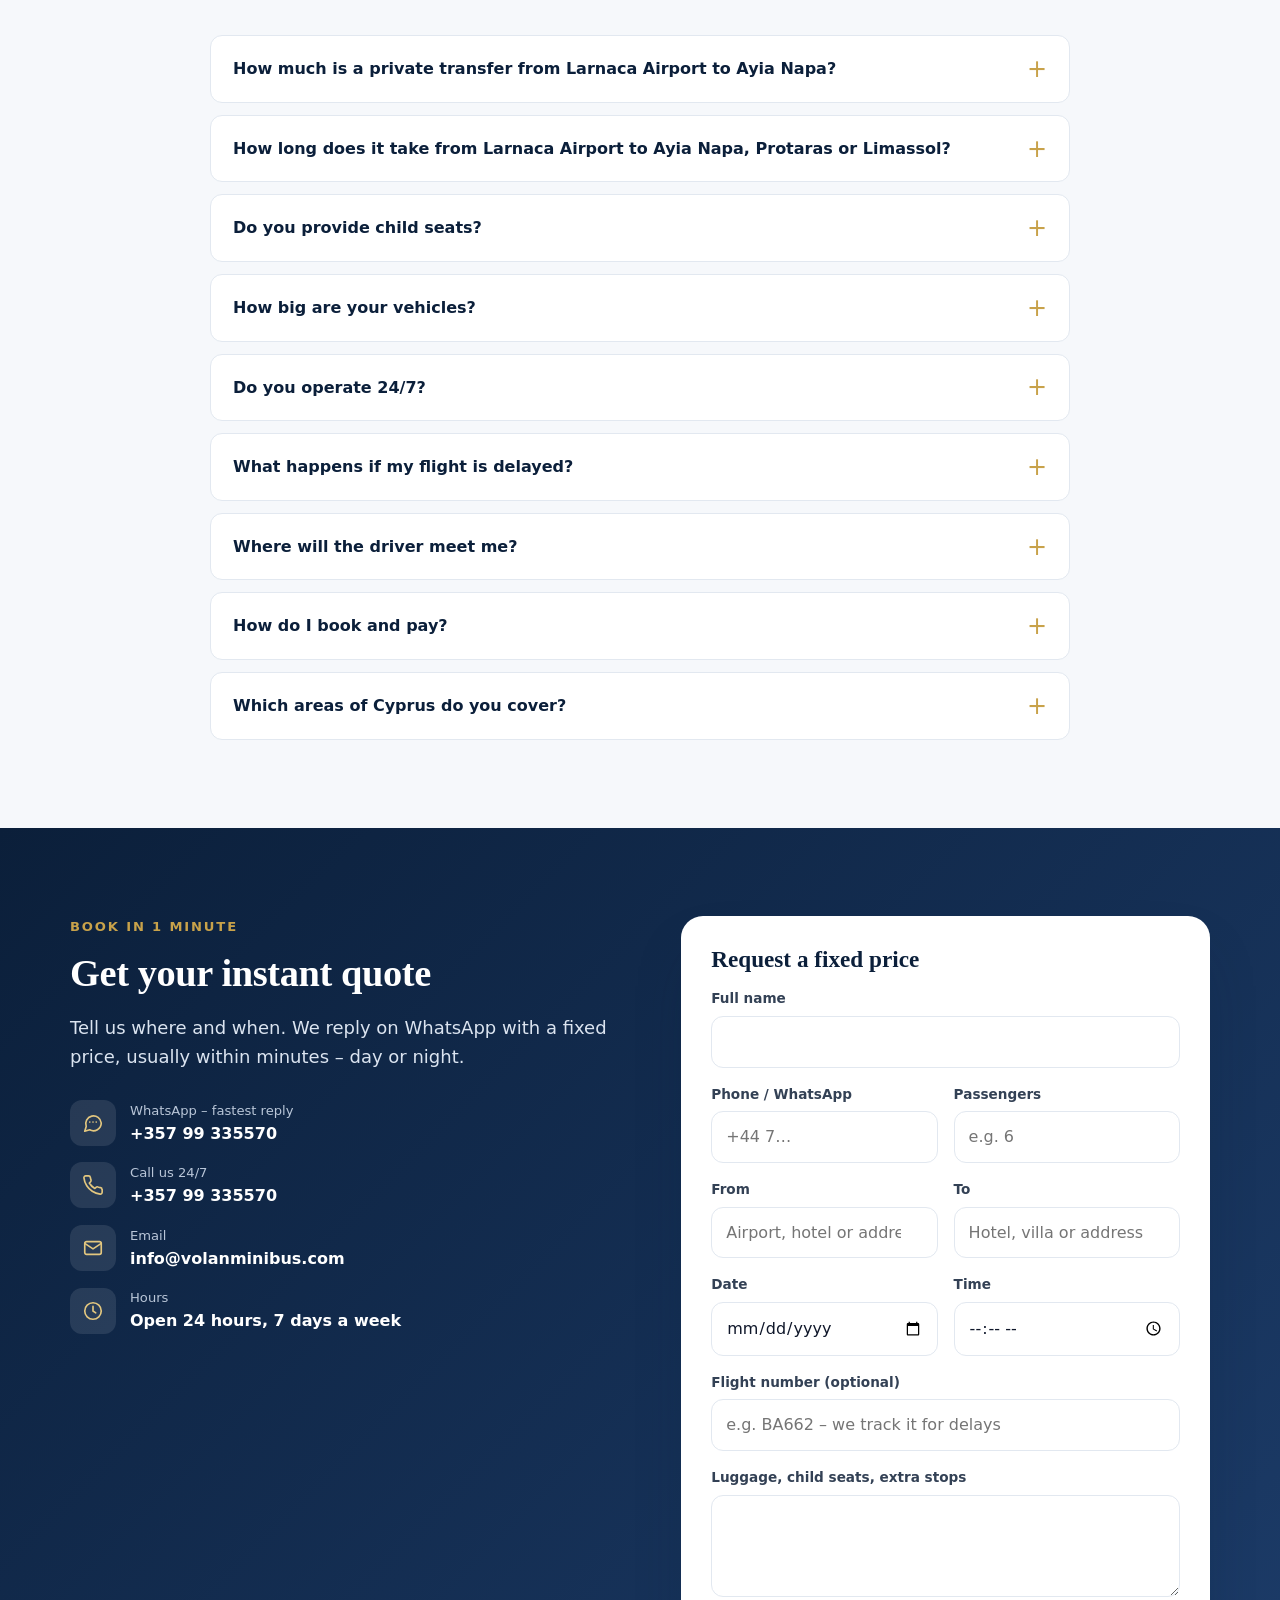
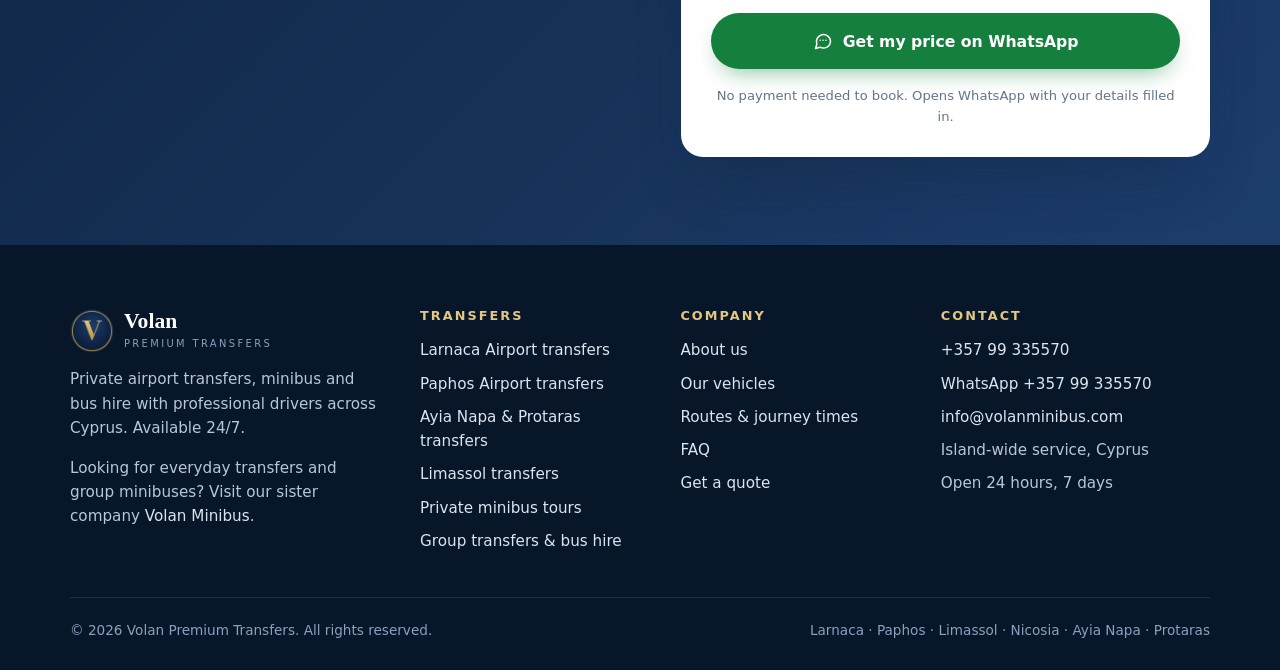
==== commit 699a5e7f: "New Volan Premium logo: header/footer badge, favicon, apple-touch icon, schema logo Co-Authored-By: " ====
--- a/index.html
+++ b/index.html
@@ -25,7 +25,7 @@
 <meta name="twitter:description" content="Private airport transfers in Cyprus from Larnaca &amp; Paphos to Ayia Napa, Protaras, Limassol &amp; more. Any group size, free child seats, meet &amp; greet. 24/7.">
 <meta name="twitter:image" content="https://volanpremiumtransfers.com/assets/img/og-image.jpg">
 <link rel="preload" as="image" href="/assets/img/van-coast-960.webp" imagesrcset="/assets/img/van-coast-640.webp 640w, /assets/img/van-coast-960.webp 960w, /assets/img/van-coast-1536.webp 1536w" imagesizes="100vw" fetchpriority="high">
-<link rel="stylesheet" href="/assets/css/site.css?v=f41608de">
+<link rel="stylesheet" href="/assets/css/site.css?v=6a597de7">
 <script async src="https://www.googletagmanager.com/gtag/js?id=G-36GFT8VNKB"></script>
 <script>window.dataLayer=window.dataLayer||[];function gtag(){dataLayer.push(arguments);}gtag('js',new Date());gtag('config','G-36GFT8VNKB');</script>
 <script type="application/ld+json">{
@@ -48,7 +48,7 @@
    "alternateName": "Volan Minibus",
    "description": "Private airport transfers, minibus and bus hire with professional drivers across Cyprus. Larnaca and Paphos airport pickups, hotel transfers, private tours and group transport, 24/7.",
    "url": "https://volanpremiumtransfers.com/",
-   "logo": "https://volanpremiumtransfers.com/assets/img/logo-512.png",
+   "logo": "https://volanpremiumtransfers.com/assets/img/brand-512.png",
    "image": [
     "https://volanpremiumtransfers.com/assets/img/van-coast-1536.jpg",
     "https://volanpremiumtransfers.com/assets/img/og-image.jpg"
@@ -273,7 +273,7 @@
 <header class="site-header">
  <div class="wrap nav">
   <a class="brand" href="/">
-   <picture><source srcset="/assets/img/logo-96.webp" type="image/webp"><img src="/assets/img/logo-96.png" width="44" height="44" alt=""></picture>
+   <img src="/assets/img/brand-96.png" srcset="/assets/img/brand-96.png 1x, /assets/img/brand-192.png 2x" width="44" height="44" alt="">
    <span><b>Volan</b><small>Premium Transfers</small></span>
   </a>
   <button class="menu-toggle" type="button" aria-controls="menu" aria-expanded="false" aria-label="Open menu"><svg class="icon" viewBox="0 0 24 24" aria-hidden="true"><path d="M4 7h16M4 12h16M4 17h16"/></svg></button>
@@ -405,7 +405,7 @@
  <div class="wrap">
   <div class="foot-grid">
    <div>
-    <a class="brand" href="/"><picture><source srcset="/assets/img/logo-96.webp" type="image/webp"><img src="/assets/img/logo-96.png" width="44" height="44" alt="" loading="lazy"></picture><span><b>Volan</b><small>Premium Transfers</small></span></a>
+    <a class="brand" href="/"><img src="/assets/img/brand-96.png" srcset="/assets/img/brand-96.png 1x, /assets/img/brand-192.png 2x" width="44" height="44" alt="" loading="lazy"><span><b>Volan</b><small>Premium Transfers</small></span></a>
     <p>Private airport transfers, minibus and bus hire with professional drivers across Cyprus. Available 24/7.</p>
     <p>Looking for everyday transfers and group minibuses? Visit our sister company <a href="https://volanminibus.com/">Volan Minibus</a>.</p>
    </div>
--- a/assets/css/site.css
+++ b/assets/css/site.css
@@ -54,7 +54,7 @@
 .site-header{position:sticky;top:0;z-index:50;background:rgba(255,255,255,.92);backdrop-filter:saturate(1.4) blur(10px);-webkit-backdrop-filter:saturate(1.4) blur(10px);border-bottom:1px solid var(--line)}
 .nav{display:flex;align-items:center;justify-content:space-between;height:72px;gap:16px}
 .brand{display:flex;align-items:center;gap:10px;text-decoration:none;color:var(--navy)}
-.brand img{width:44px;height:44px;border-radius:12px}
+.brand img{width:44px;height:44px;border-radius:50%}
 .brand b{display:block;font-family:var(--serif);font-size:1.35rem;line-height:1}
 .brand small{display:block;font-size:.62rem;letter-spacing:.24em;text-transform:uppercase;color:var(--muted);margin-top:4px}
 .menu{display:flex;align-items:center;gap:26px}
